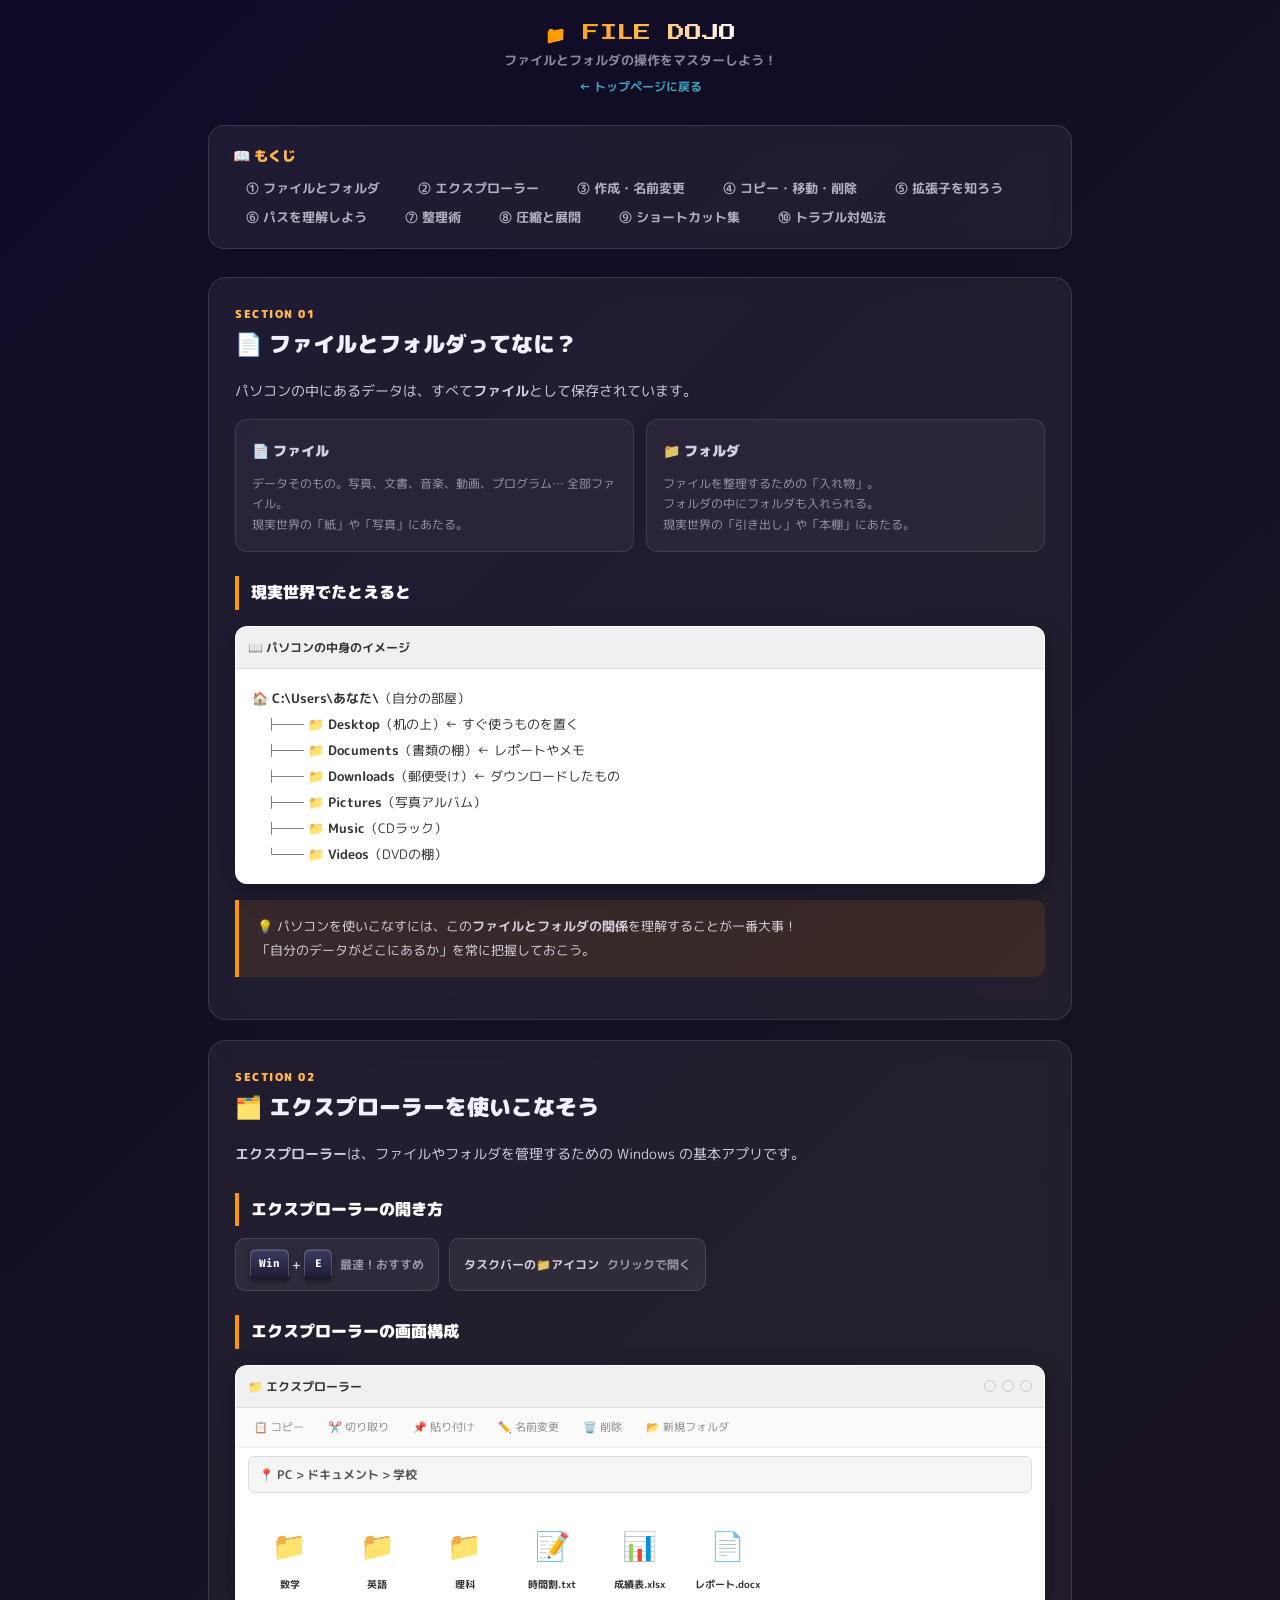
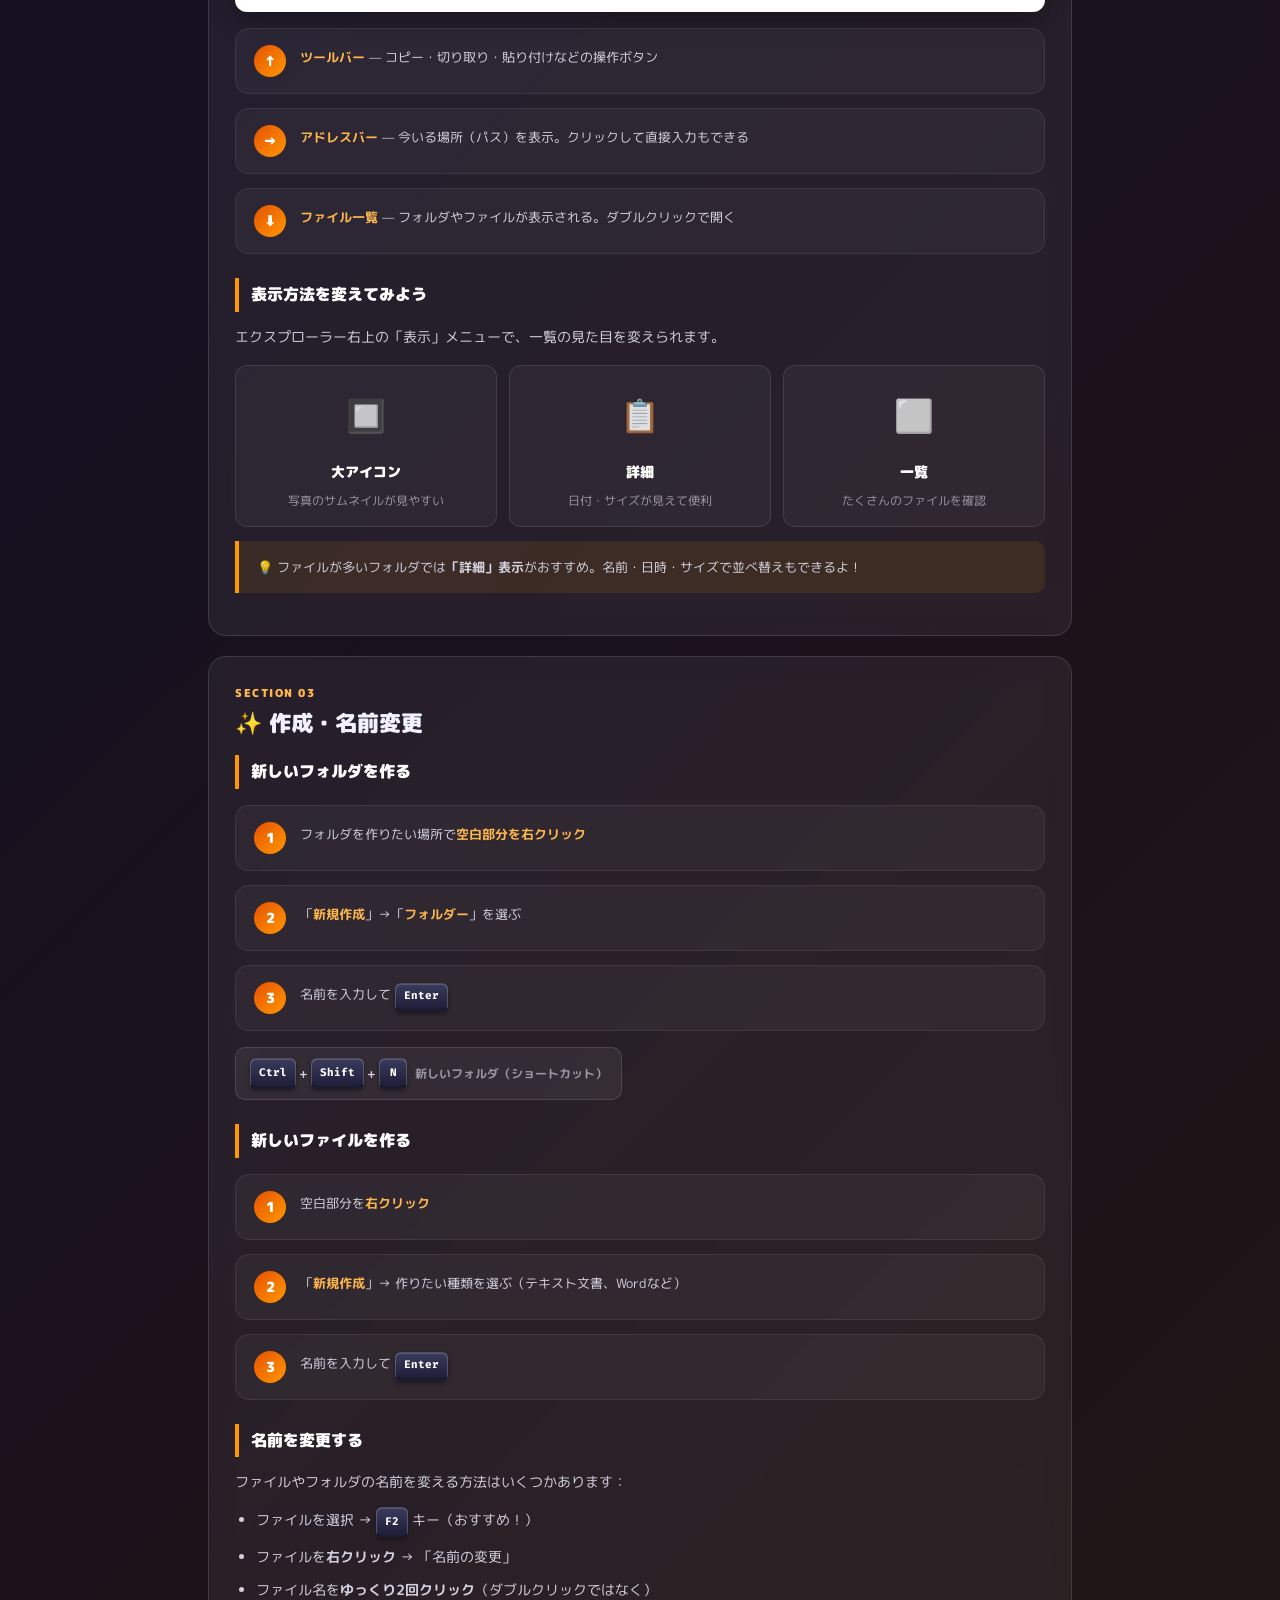
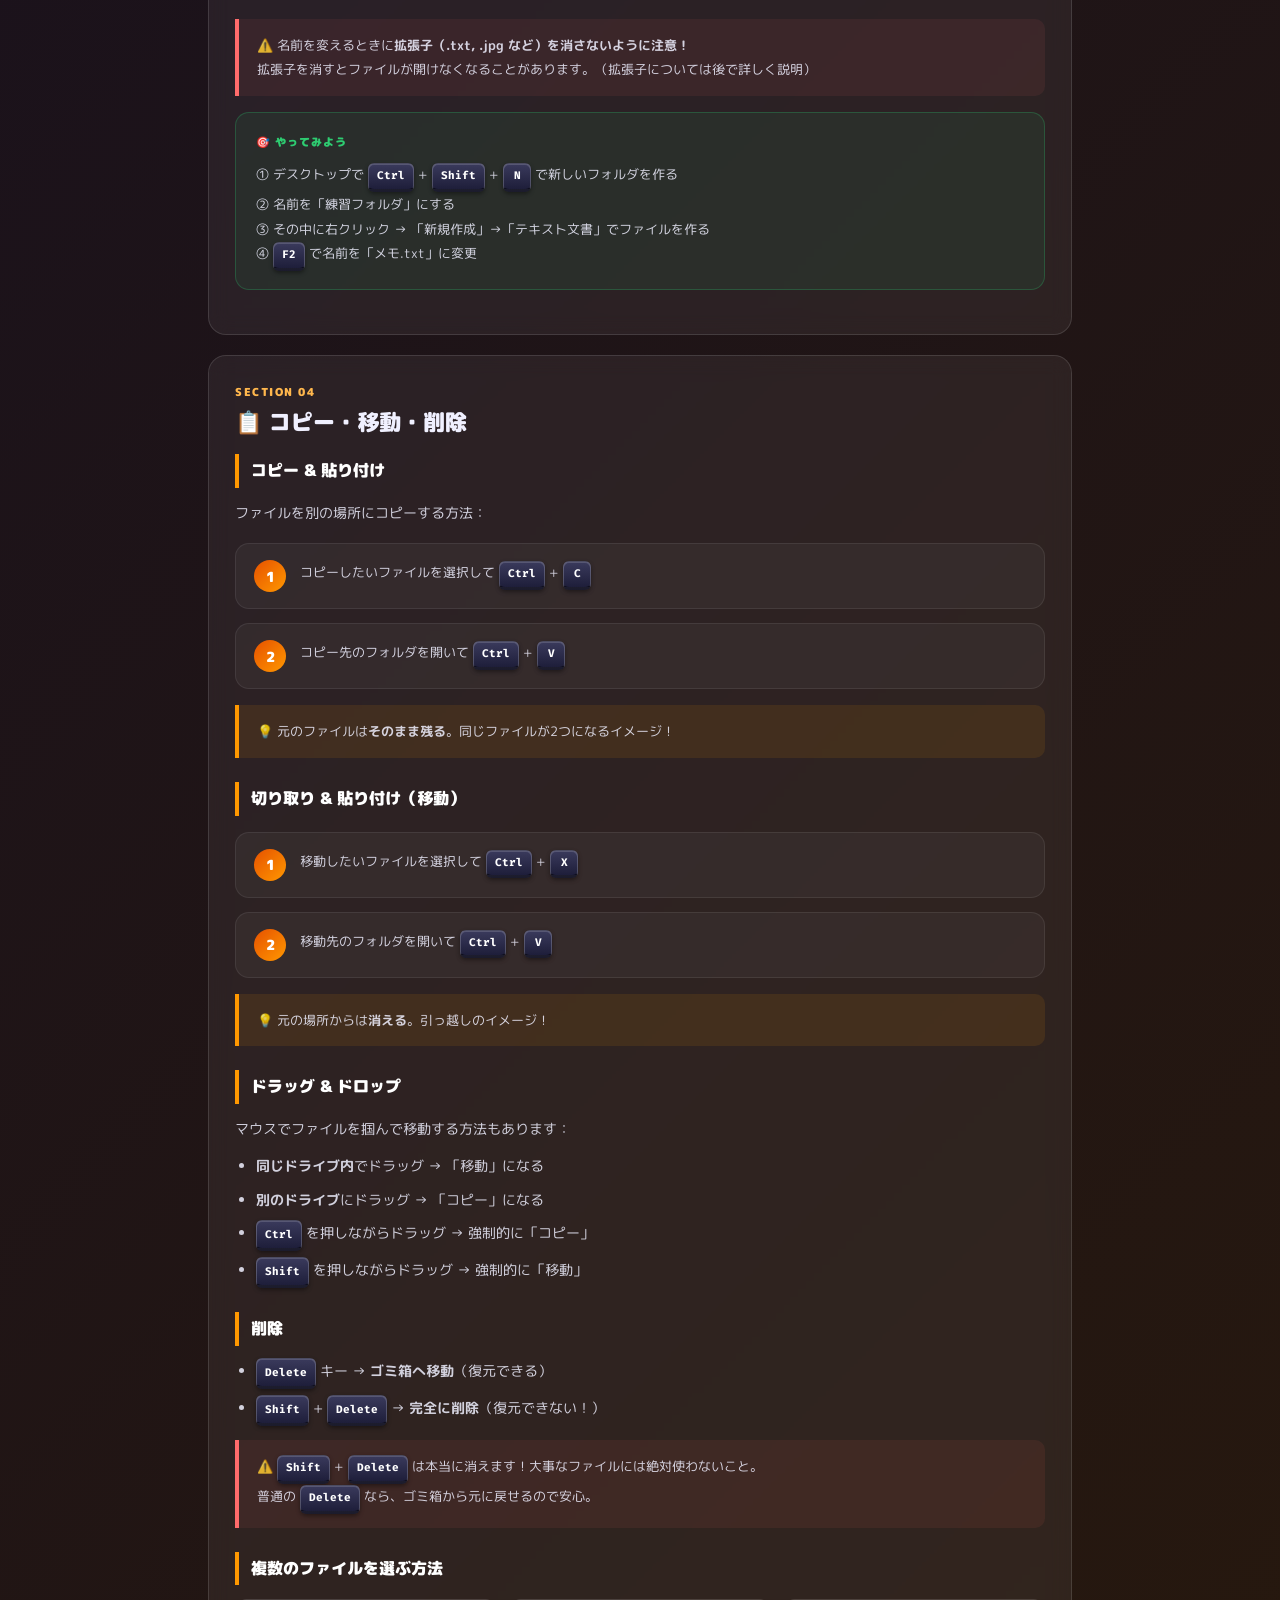
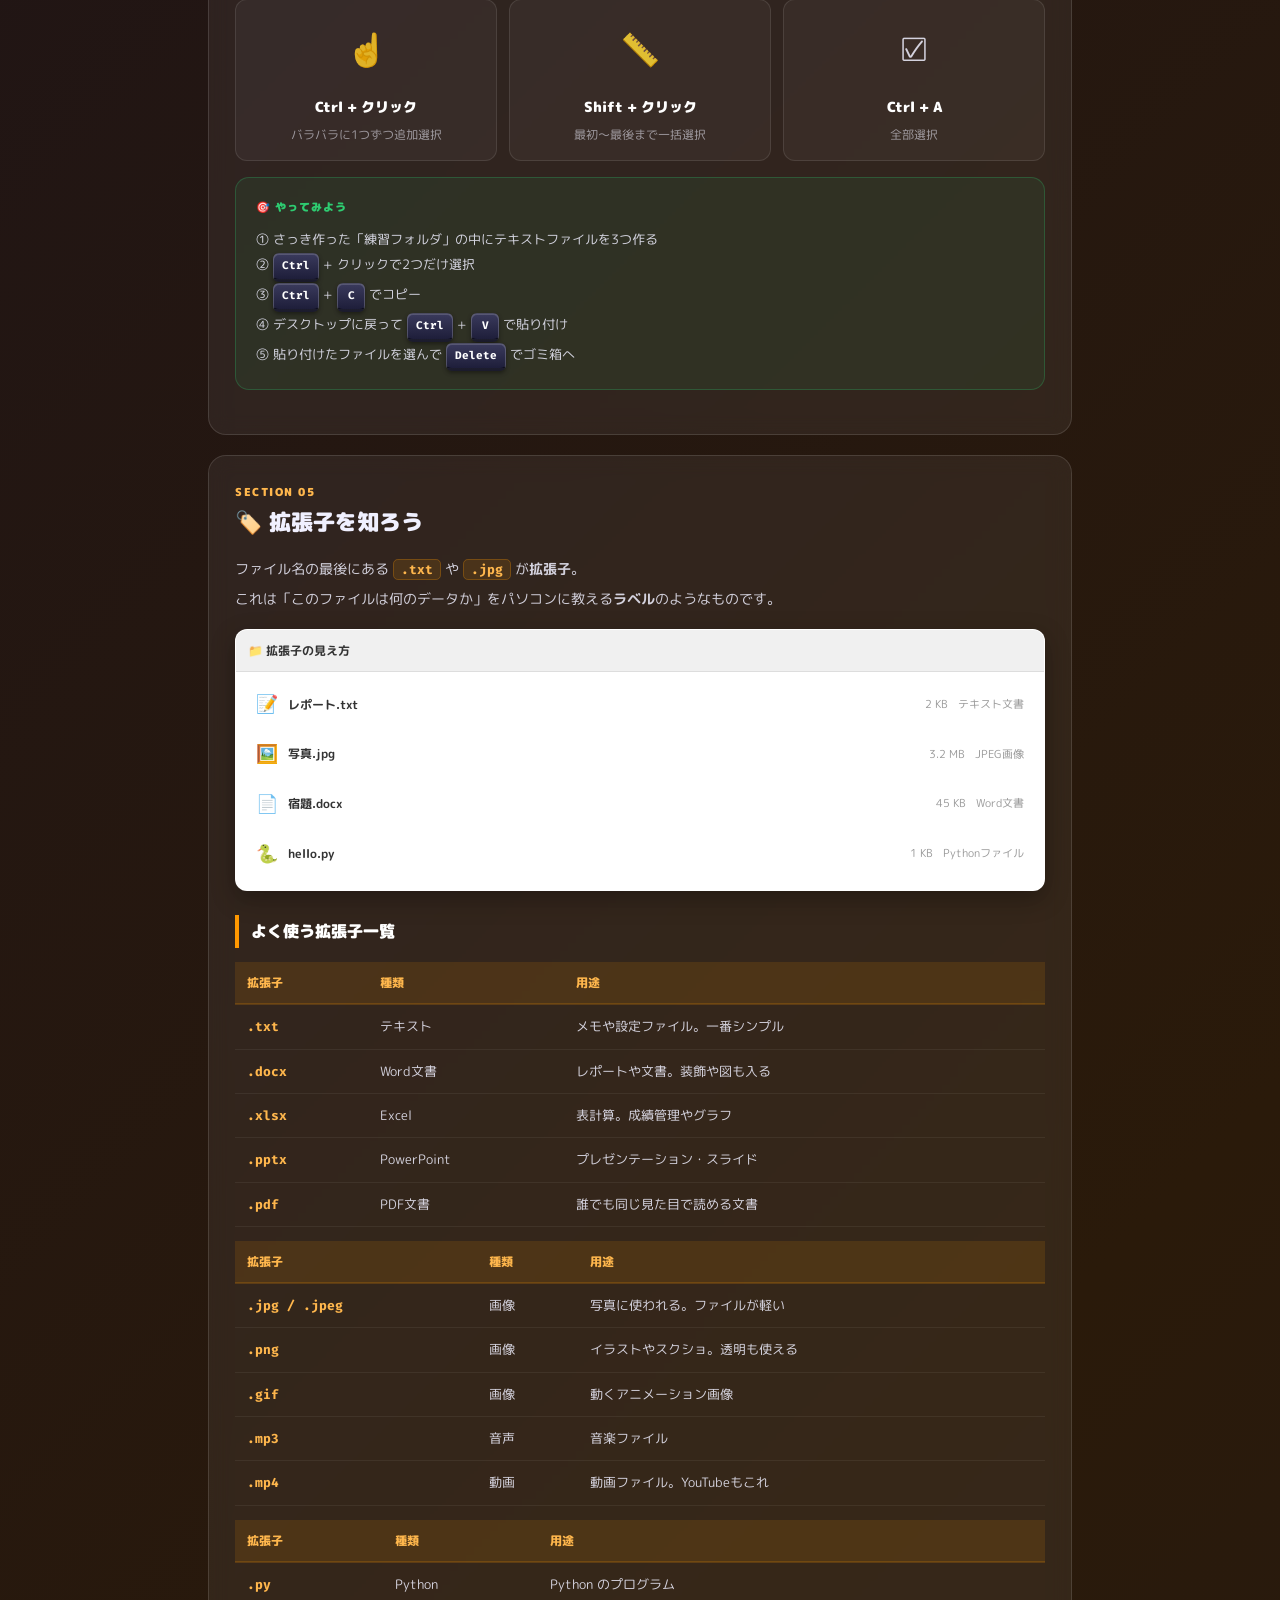
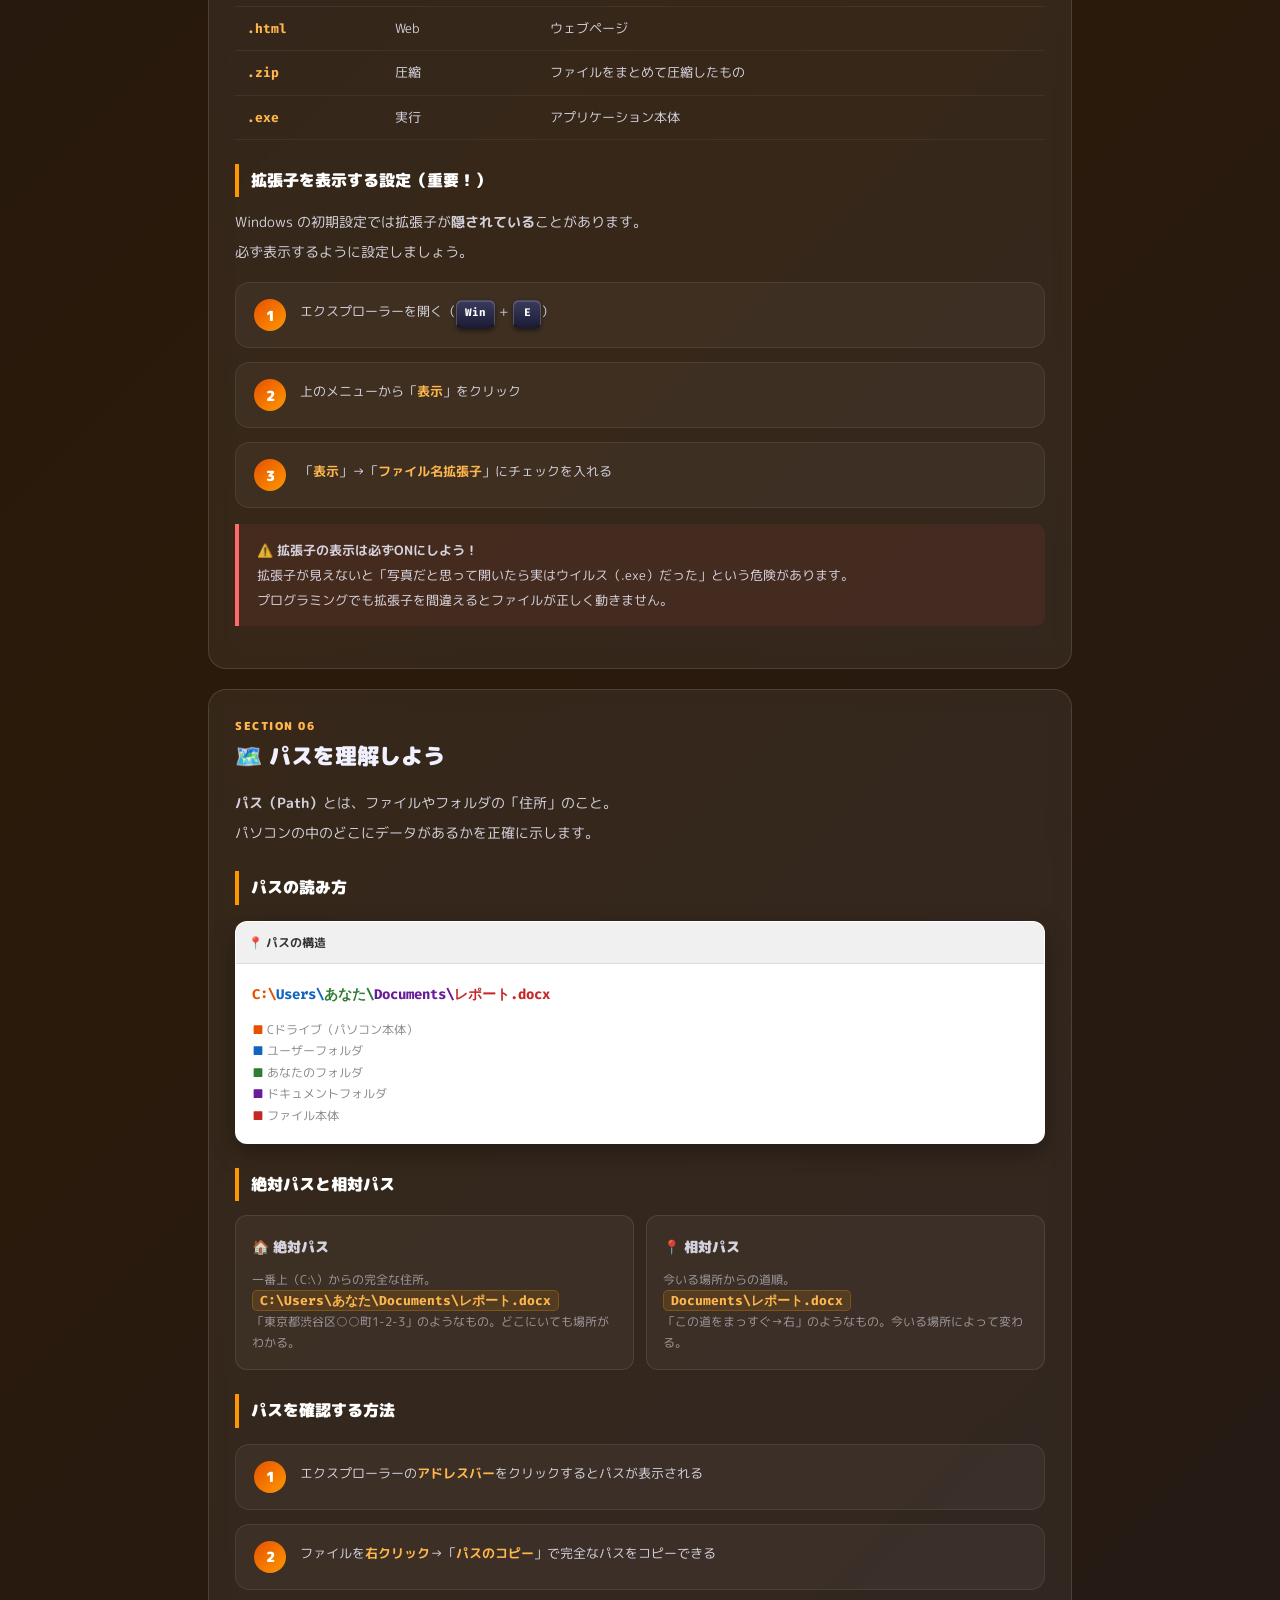
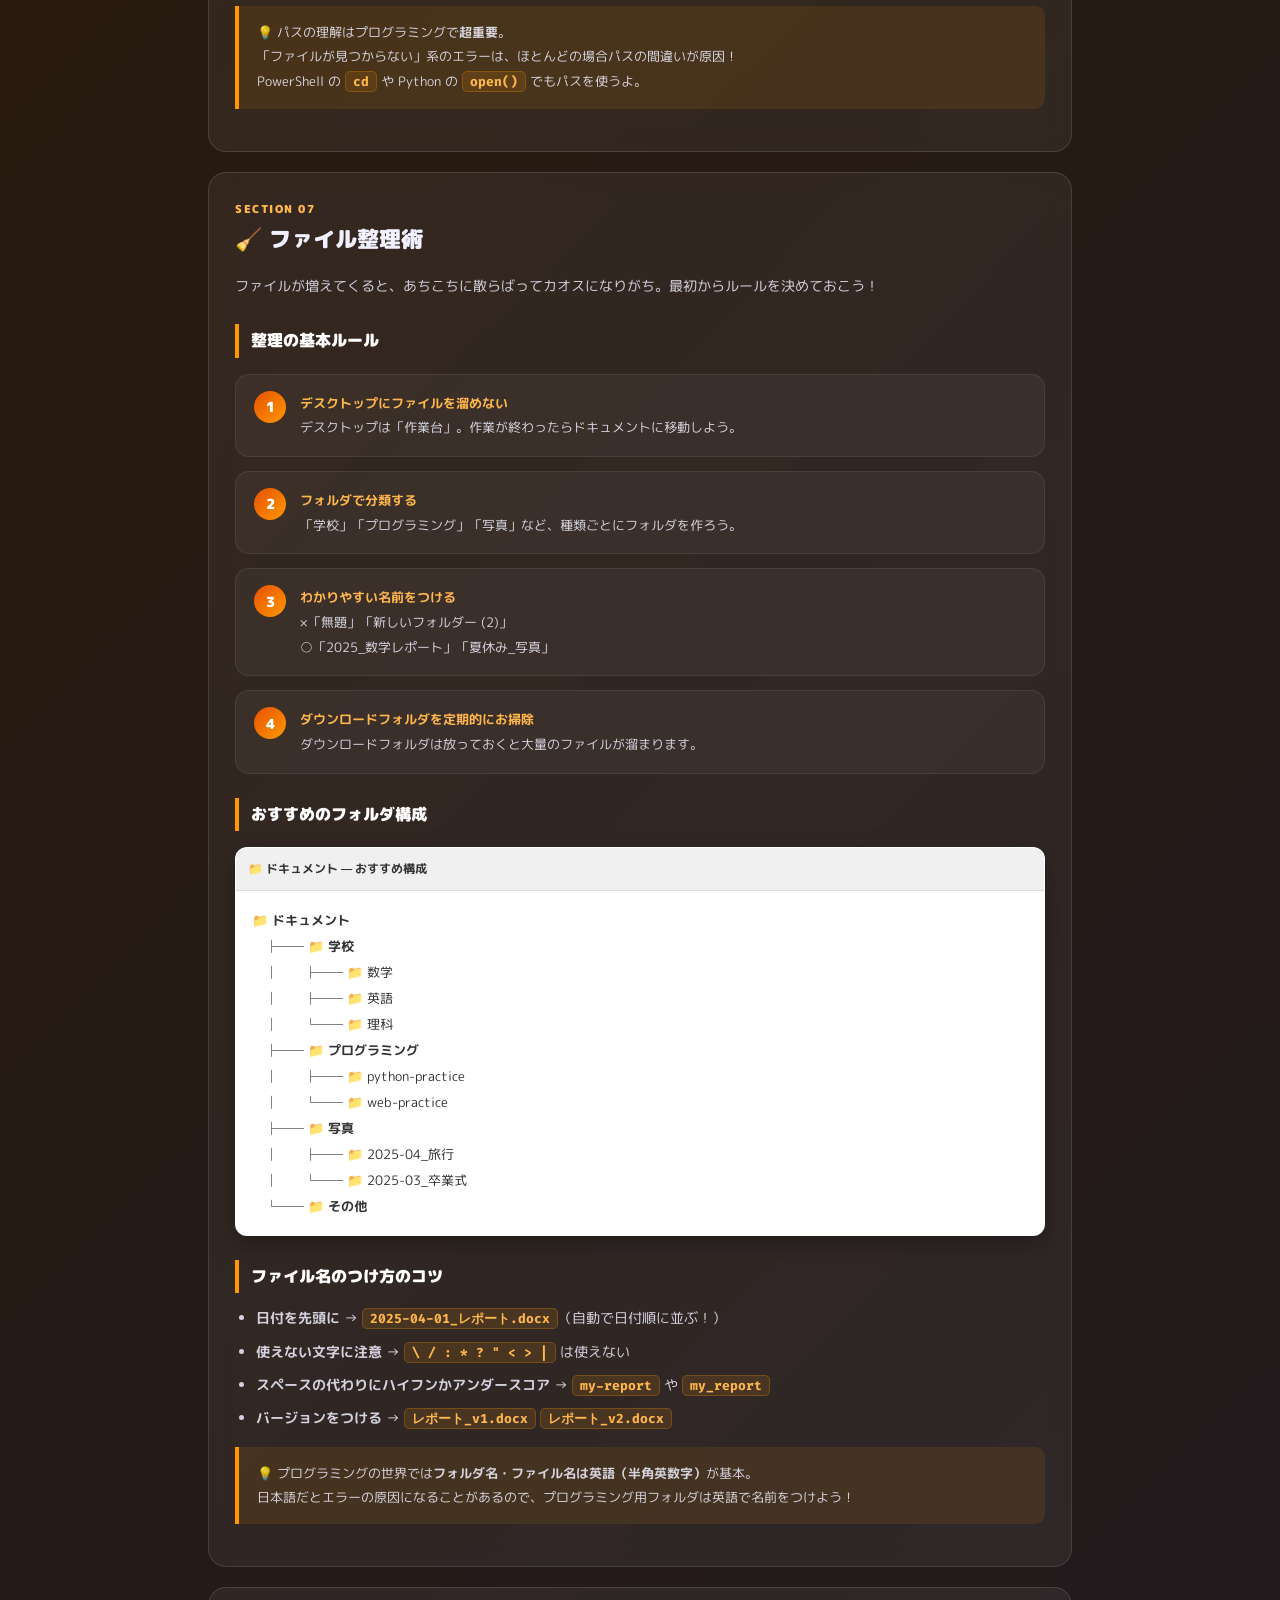
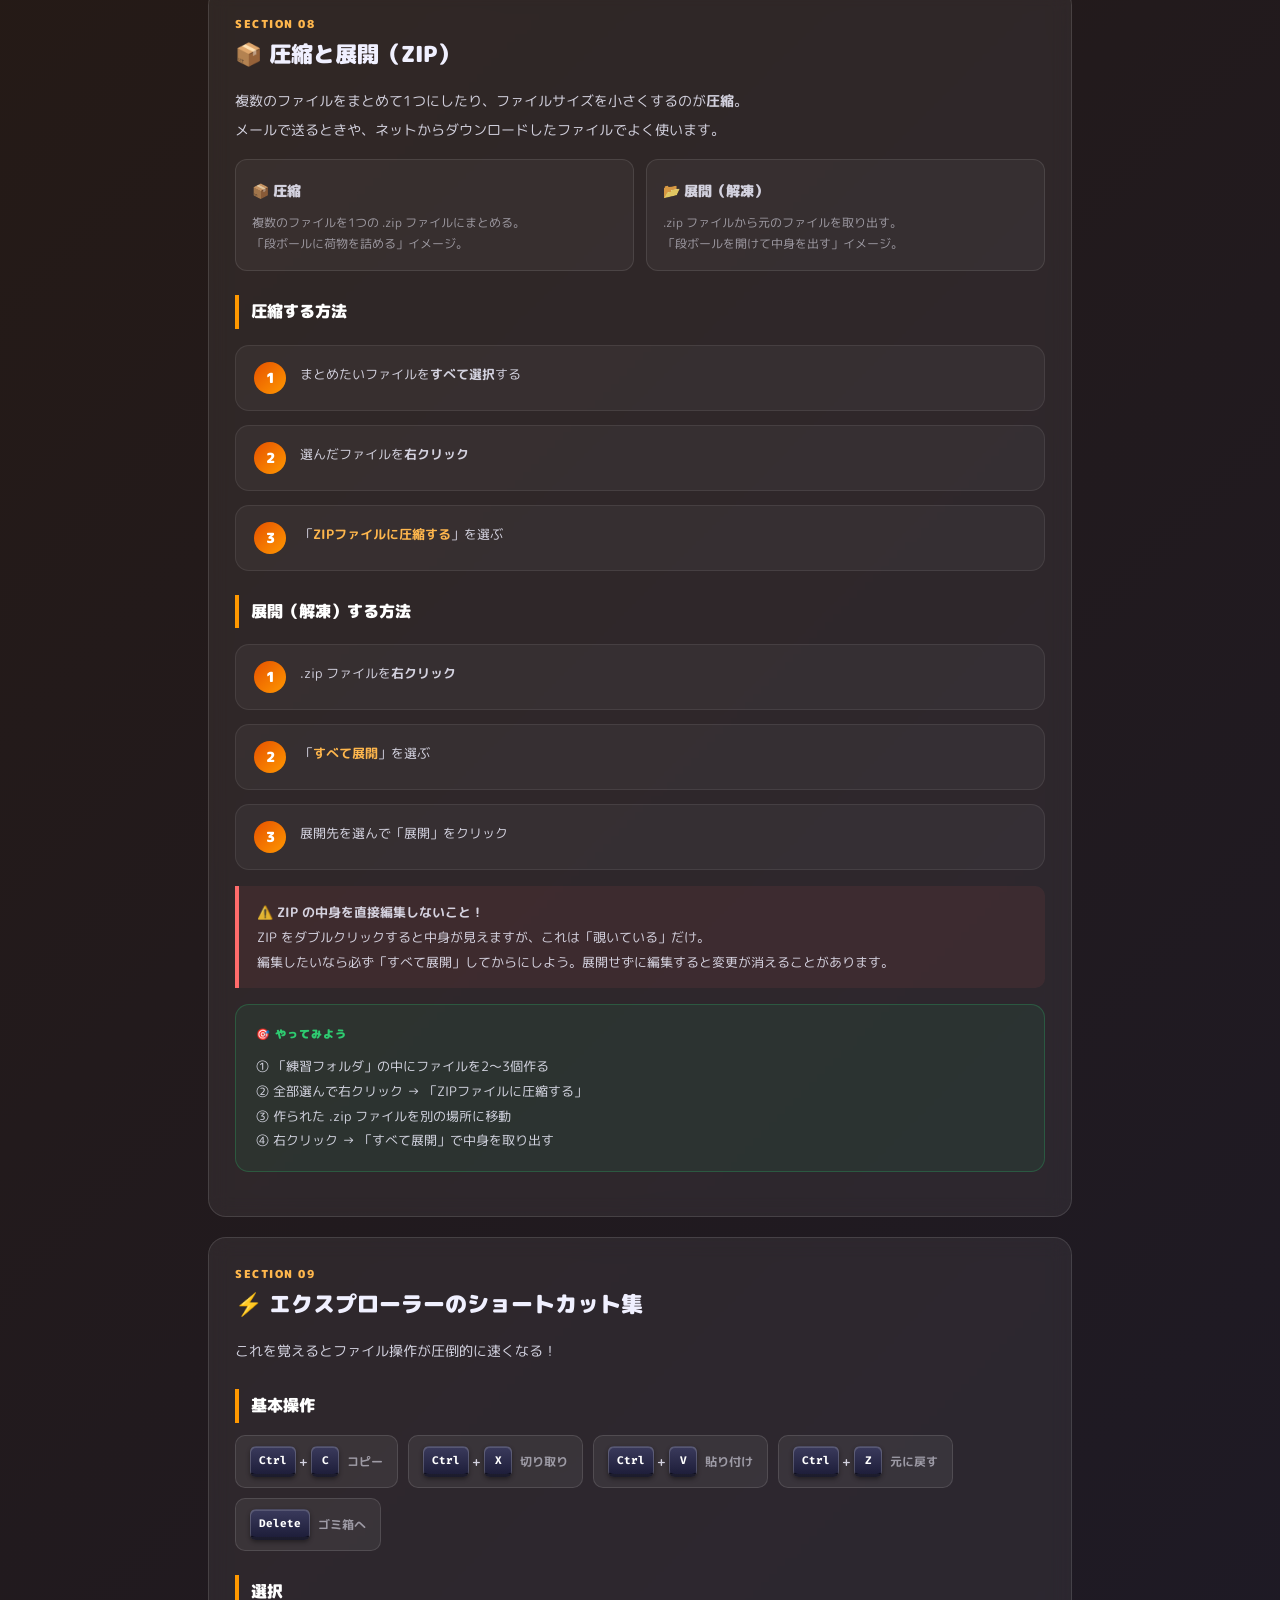
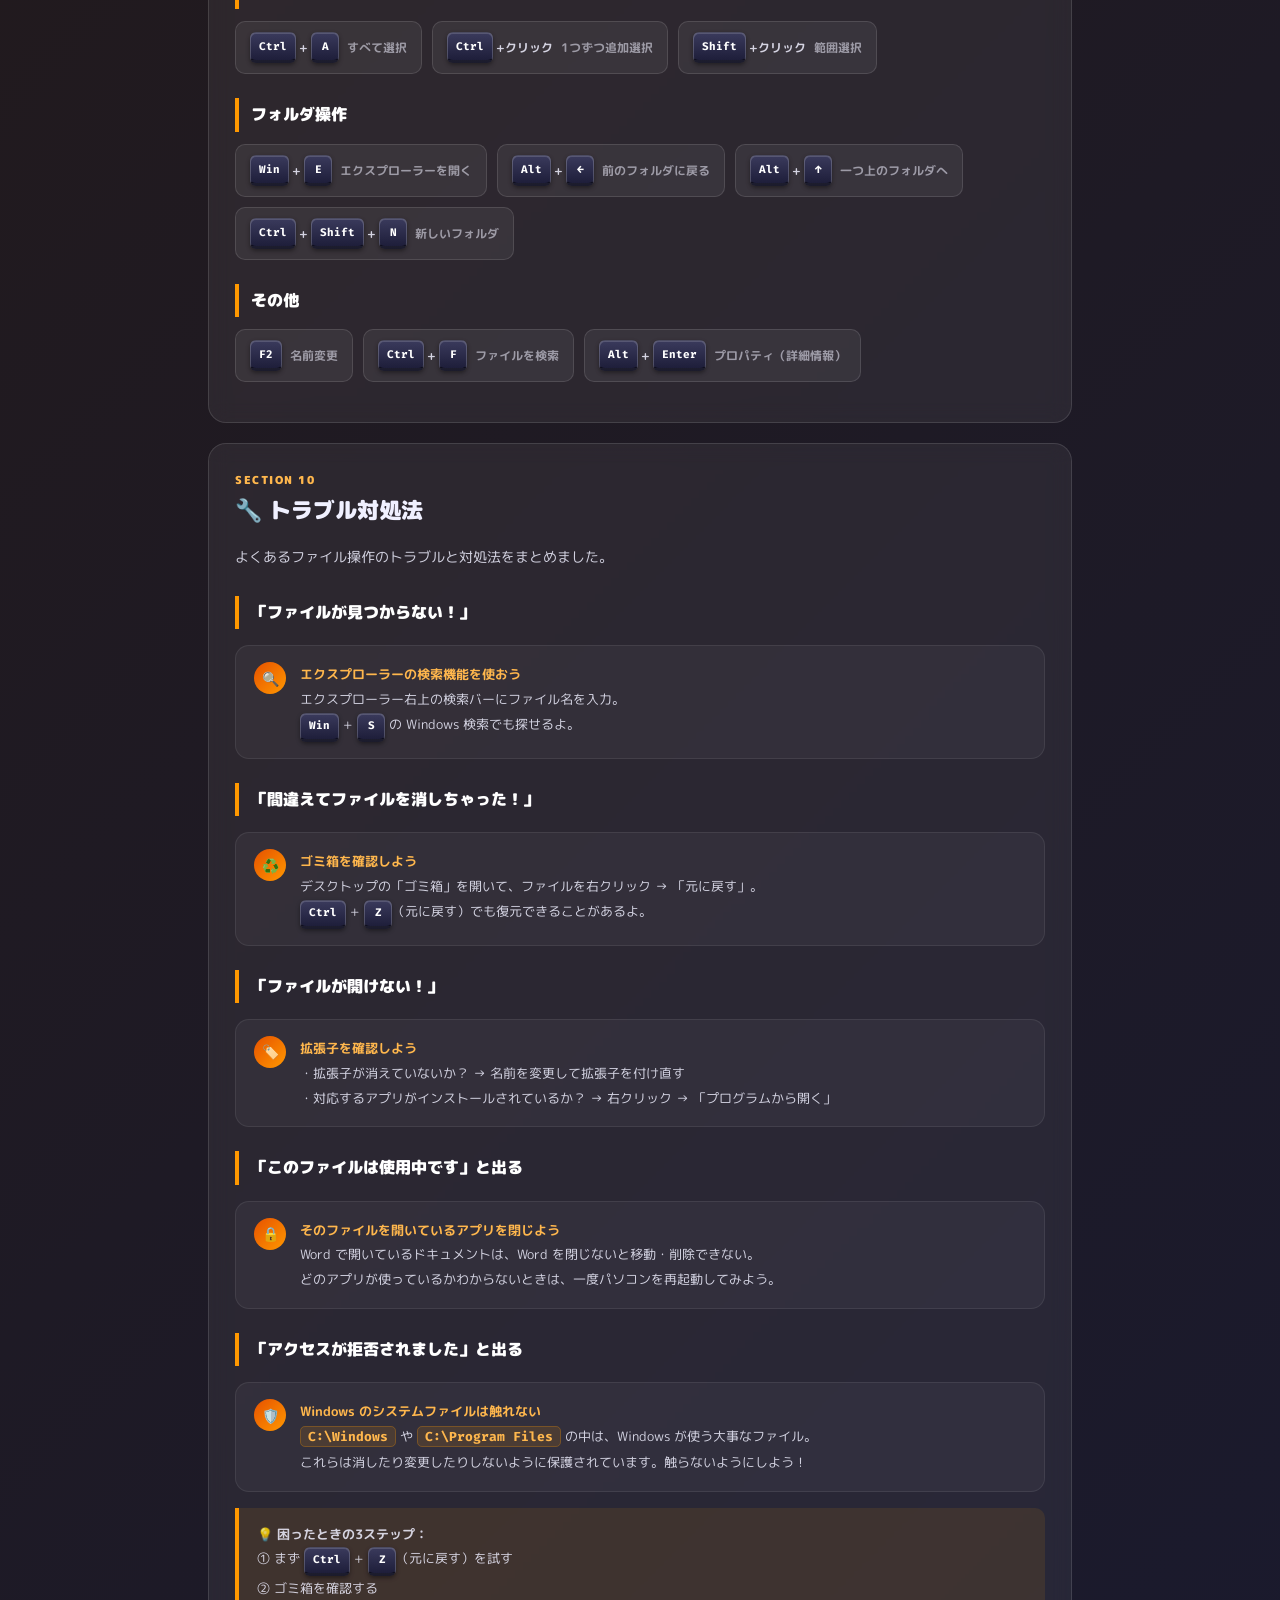
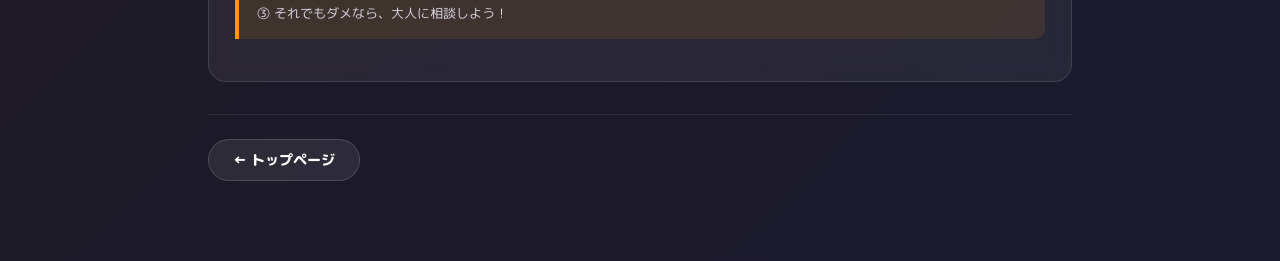
==== files/file-basics.html @ 325edcba "Add file operations tutorial 10 sections covering Windows file management: - Files & folders concept" ====
<!DOCTYPE html>
<html lang="ja">
<head>
<meta charset="UTF-8">
<meta name="viewport" content="width=device-width, initial-scale=1.0">
<title>ファイル操作 きほん — PC きほん道場</title>
<meta name="description" content="Windows 11 でのファイル・フォルダの操作方法を学ぼう。整理整頓の基本から拡張子の知識まで！">
<link href="https://fonts.googleapis.com/css2?family=M+PLUS+Rounded+1c:wght@400;700;800;900&family=Press+Start+2P&family=Fira+Code:wght@400;700&display=swap" rel="stylesheet">
<style>
:root {
  --accent: #7c6af5;
  --accent2: #50e6ff;
  --file-orange: #ff9800;
  --file-amber: #ffb74d;
  --correct: #2ecc71;
  --text-muted: rgba(240,240,255,0.55);
  --panel-bg: rgba(255,255,255,0.06);
  --panel-border: rgba(255,255,255,0.12);
}
* { box-sizing: border-box; margin: 0; padding: 0; }
body {
  font-family: 'M PLUS Rounded 1c', 'Meiryo', sans-serif;
  background: linear-gradient(135deg, #0f0c29, #2a1a0a, #1a1a2e);
  min-height: 100vh; color: #f0f0ff;
}
.outer { max-width: 900px; margin: 0 auto; padding: 24px 18px 80px; }

/* ── HEADER ── */
.header { text-align: center; margin-bottom: 28px; }
.logo {
  font-family: 'Press Start 2P', monospace;
  font-size: clamp(11px, 2.4vw, 17px);
  background: linear-gradient(90deg, #ff9800, #ffb74d, #fff);
  -webkit-background-clip: text; -webkit-text-fill-color: transparent;
  background-clip: text; display: inline-block; margin-bottom: 6px;
}
.sub { color: var(--text-muted); font-size: 13px; font-weight: 700; }
.home-link {
  display: inline-block; margin-top: 8px;
  color: var(--accent2); font-size: 12px; font-weight: 700;
  text-decoration: none; opacity: 0.7; transition: opacity 0.2s;
}
.home-link:hover { opacity: 1; }

/* ── TOC ── */
.toc {
  background: var(--panel-bg); border: 1.5px solid var(--panel-border);
  border-radius: 16px; padding: 20px 24px; margin-bottom: 28px;
  backdrop-filter: blur(10px);
}
.toc-title { font-size: 14px; font-weight: 900; margin-bottom: 10px; color: var(--file-amber); }
.toc-list { list-style: none; display: flex; flex-wrap: wrap; gap: 6px 12px; }
.toc-list a {
  font-size: 13px; font-weight: 700; color: rgba(240,240,255,0.7);
  text-decoration: none; padding: 4px 12px; border-radius: 8px;
  border: 1px solid transparent; transition: all 0.2s;
}
.toc-list a:hover { background: rgba(255,255,255,0.08); color: #fff; border-color: rgba(255,255,255,0.15); }

/* ── SECTION ── */
.section {
  background: var(--panel-bg); border: 1.5px solid var(--panel-border);
  border-radius: 18px; padding: 28px 26px; margin-bottom: 20px;
  backdrop-filter: blur(10px); scroll-margin-top: 20px;
}
.section-num {
  font-size: 11px; font-weight: 900; color: var(--file-amber);
  letter-spacing: 1.5px; margin-bottom: 4px;
}
.section-title {
  font-size: 22px; font-weight: 900; margin-bottom: 16px;
  display: flex; align-items: center; gap: 10px;
}
.section-body {
  font-size: 14px; line-height: 2.1; color: rgba(240,240,255,0.85);
}
.section-body h3 {
  font-size: 16px; font-weight: 900; margin: 24px 0 10px;
  padding-left: 12px; border-left: 4px solid var(--file-orange); color: #fff;
}
.section-body h3:first-child { margin-top: 0; }
.section-body code {
  font-family: 'Fira Code', monospace;
  background: rgba(255,152,0,0.12); border: 1px solid rgba(255,152,0,0.25);
  border-radius: 5px; padding: 1px 7px; font-size: 13px;
  color: var(--file-amber); font-weight: 700;
}
.section-body ul, .section-body ol { padding-left: 1.5em; margin: 8px 0; }
.section-body li { margin-bottom: 4px; }

/* Point / Warn */
.point {
  background: rgba(255,152,0,0.1); border-left: 4px solid var(--file-orange);
  border-radius: 0 10px 10px 0; padding: 14px 18px; margin: 14px 0;
  font-size: 13px; line-height: 1.9;
}
.warn {
  background: rgba(255,107,107,0.08); border-left: 4px solid #ff6b6b;
  border-radius: 0 10px 10px 0; padding: 14px 18px; margin: 14px 0;
  font-size: 13px; line-height: 1.9;
}

/* Steps */
.steps { display: flex; flex-direction: column; gap: 14px; margin: 16px 0; }
.step {
  background: rgba(255,255,255,0.04); border: 1px solid rgba(255,255,255,0.08);
  border-radius: 14px; padding: 16px 18px;
  display: flex; gap: 14px; align-items: flex-start;
}
.step-num {
  width: 32px; height: 32px; border-radius: 50%;
  background: linear-gradient(135deg, #e65100, var(--file-orange));
  color: #fff; font-size: 14px; font-weight: 900;
  display: flex; align-items: center; justify-content: center; flex-shrink: 0;
}
.step-content { flex: 1; font-size: 13px; line-height: 1.9; }
.step-content strong { color: var(--file-amber); }

/* Concept cards */
.concept-grid { display: grid; grid-template-columns: repeat(auto-fill, minmax(200px, 1fr)); gap: 12px; margin: 14px 0; }
.concept-card {
  background: rgba(255,255,255,0.04); border: 1px solid rgba(255,255,255,0.1);
  border-radius: 12px; padding: 16px; text-align: center;
}
.concept-icon { font-size: 32px; display: block; margin-bottom: 8px; }
.concept-name { font-size: 14px; font-weight: 900; color: #fff; margin-bottom: 4px; }
.concept-desc { font-size: 12px; color: var(--text-muted); line-height: 1.6; }

/* Fake explorer */
.explorer {
  background: #fff; border-radius: 12px; overflow: hidden;
  margin: 16px 0; border: 1px solid rgba(255,255,255,0.1);
  box-shadow: 0 8px 24px rgba(0,0,0,0.3);
  color: #333;
}
.explorer-titlebar {
  background: #f0f0f0; padding: 8px 12px;
  display: flex; align-items: center; justify-content: space-between;
  border-bottom: 1px solid #ddd;
}
.explorer-title { font-size: 12px; font-weight: 700; color: #333; display: flex; align-items: center; gap: 6px; }
.explorer-dots { display: flex; gap: 6px; }
.explorer-dots span { width: 12px; height: 12px; border-radius: 50%; border: 1px solid #ccc; }
.explorer-toolbar {
  background: #fafafa; padding: 6px 12px; border-bottom: 1px solid #eee;
  font-size: 11px; color: #888; display: flex; gap: 12px;
}
.explorer-toolbar span { cursor: default; padding: 2px 6px; border-radius: 4px; }
.explorer-toolbar span:hover { background: #eee; }
.explorer-path-bar {
  background: #f5f5f5; border: 1px solid #ddd; border-radius: 6px;
  margin: 8px 12px; padding: 5px 10px; font-size: 12px; color: #555;
  font-weight: 700; display: flex; align-items: center; gap: 4px;
}
.explorer-content { padding: 8px 12px 12px; }
.explorer-grid {
  display: grid; grid-template-columns: repeat(auto-fill, minmax(80px, 1fr));
  gap: 4px;
}
.explorer-item {
  text-align: center; padding: 8px 4px; border-radius: 6px;
  cursor: default; transition: background 0.15s;
}
.explorer-item:hover { background: #e8f0fe; }
.explorer-item.selected { background: #cce5ff; border: 1px solid #80bdff; }
.explorer-item .ei-icon { font-size: 28px; display: block; margin-bottom: 2px; }
.explorer-item .ei-name { font-size: 10px; color: #333; font-weight: 600; word-break: break-all; line-height: 1.3; }
.explorer-list { display: flex; flex-direction: column; gap: 2px; }
.explorer-list-item {
  display: flex; align-items: center; gap: 10px;
  padding: 5px 8px; border-radius: 6px; font-size: 12px;
  transition: background 0.15s;
}
.explorer-list-item:hover { background: #e8f0fe; }
.explorer-list-item .eli-icon { font-size: 18px; flex-shrink: 0; }
.explorer-list-item .eli-name { flex: 1; font-weight: 600; color: #333; }
.explorer-list-item .eli-date { color: #999; font-size: 11px; }
.explorer-list-item .eli-size { color: #999; font-size: 11px; min-width: 60px; text-align: right; }

/* kbd */
.kbd {
  display: inline-flex; align-items: center; justify-content: center;
  background: linear-gradient(180deg, #3a3a5c 0%, #1e1e3a 100%);
  border: 1.5px solid rgba(255,255,255,0.2);
  border-bottom: 3px solid rgba(0,0,0,0.5);
  border-radius: 6px; color: #fff;
  font-size: 11px; font-weight: 800;
  padding: 2px 8px; min-width: 28px;
  box-shadow: inset 0 1px 0 rgba(255,255,255,0.15), 0 2px 4px rgba(0,0,0,0.4);
  white-space: nowrap; font-family: 'Fira Code', monospace;
}

/* Extension table */
.ext-table { width: 100%; border-collapse: collapse; margin: 14px 0; font-size: 13px; }
.ext-table th {
  text-align: left; padding: 8px 12px;
  background: rgba(255,152,0,0.12); color: var(--file-amber);
  font-weight: 800; font-size: 12px;
  border-bottom: 2px solid rgba(255,152,0,0.2);
}
.ext-table td {
  padding: 8px 12px; border-bottom: 1px solid rgba(255,255,255,0.06);
  vertical-align: top;
}
.ext-table td:first-child {
  font-family: 'Fira Code', monospace; color: var(--file-amber);
  font-weight: 700; white-space: nowrap;
}
.ext-table tr:hover td { background: rgba(255,255,255,0.03); }

/* Try-it */
.try-it {
  background: rgba(46,204,113,0.08); border: 1.5px solid rgba(46,204,113,0.25);
  border-radius: 14px; padding: 18px 20px; margin: 16px 0;
}
.try-it-label {
  font-size: 11px; font-weight: 900; color: var(--correct);
  letter-spacing: 1px; text-transform: uppercase; margin-bottom: 8px;
}
.try-it-body { font-size: 13px; line-height: 1.9; }

/* Compare */
.compare-grid { display: grid; grid-template-columns: 1fr 1fr; gap: 12px; margin: 14px 0; }
@media (max-width: 600px) { .compare-grid { grid-template-columns: 1fr; } }
.compare-card {
  background: rgba(255,255,255,0.04); border: 1px solid rgba(255,255,255,0.1);
  border-radius: 12px; padding: 16px;
}
.compare-card h4 {
  font-size: 14px; font-weight: 900; margin-bottom: 8px;
  display: flex; align-items: center; gap: 6px;
}
.compare-card p { font-size: 12px; color: var(--text-muted); line-height: 1.7; }

/* Shortcut badge row */
.shortcut-row {
  display: flex; flex-wrap: wrap; gap: 10px; margin: 12px 0;
}
.shortcut-badge {
  background: rgba(255,255,255,0.06); border: 1px solid rgba(255,255,255,0.12);
  border-radius: 10px; padding: 10px 14px;
  display: flex; align-items: center; gap: 8px;
  font-size: 12px; font-weight: 700;
}
.shortcut-badge .sb-keys { display: flex; align-items: center; gap: 3px; }
.shortcut-badge .sb-label { color: var(--text-muted); }

/* Nav */
.nav-bottom {
  display: flex; justify-content: space-between; align-items: center;
  margin-top: 32px; padding-top: 24px;
  border-top: 1px solid rgba(255,255,255,0.08);
}
.nav-btn {
  background: linear-gradient(135deg, var(--accent), #5a4fcf);
  border: none; border-radius: 50px; color: #fff;
  font-family: 'M PLUS Rounded 1c', sans-serif;
  font-size: 14px; font-weight: 800;
  padding: 10px 24px; cursor: pointer; transition: all 0.2s;
  text-decoration: none;
}
.nav-btn:hover { transform: translateY(-2px); box-shadow: 0 6px 20px rgba(124,106,245,0.4); }
.nav-btn.secondary {
  background: rgba(255,255,255,0.08); border: 1.5px solid rgba(255,255,255,0.15);
}
.nav-btn.secondary:hover { background: rgba(255,255,255,0.14); box-shadow: none; }
</style>
</head>
<body>
<div class="outer">

  <div class="header">
    <div class="logo">📁 FILE DOJO</div>
    <div class="sub">ファイルとフォルダの操作をマスターしよう！</div>
    <a class="home-link" href="../index.html">← トップページに戻る</a>
  </div>

  <!-- TOC -->
  <div class="toc">
    <div class="toc-title">📖 もくじ</div>
    <ul class="toc-list">
      <li><a href="#what">① ファイルとフォルダ</a></li>
      <li><a href="#explorer">② エクスプローラー</a></li>
      <li><a href="#create">③ 作成・名前変更</a></li>
      <li><a href="#copymove">④ コピー・移動・削除</a></li>
      <li><a href="#extension">⑤ 拡張子を知ろう</a></li>
      <li><a href="#path">⑥ パスを理解しよう</a></li>
      <li><a href="#organize">⑦ 整理術</a></li>
      <li><a href="#zip">⑧ 圧縮と展開</a></li>
      <li><a href="#shortcut">⑨ ショートカット集</a></li>
      <li><a href="#trouble">⑩ トラブル対処法</a></li>
    </ul>
  </div>

  <!-- ══════════════════════════════════════ -->
  <!-- SECTION 1 -->
  <!-- ══════════════════════════════════════ -->
  <div class="section" id="what">
    <div class="section-num">SECTION 01</div>
    <div class="section-title">📄 ファイルとフォルダってなに？</div>
    <div class="section-body">
      <p>パソコンの中にあるデータは、すべて<b>ファイル</b>として保存されています。</p>

      <div class="compare-grid">
        <div class="compare-card">
          <h4>📄 ファイル</h4>
          <p>
            データそのもの。写真、文書、音楽、動画、プログラム… 全部ファイル。<br>
            現実世界の「紙」や「写真」にあたる。
          </p>
        </div>
        <div class="compare-card">
          <h4>📁 フォルダ</h4>
          <p>
            ファイルを整理するための「入れ物」。<br>
            フォルダの中にフォルダも入れられる。<br>
            現実世界の「引き出し」や「本棚」にあたる。
          </p>
        </div>
      </div>

      <h3>現実世界でたとえると</h3>
      <div class="explorer">
        <div class="explorer-titlebar">
          <div class="explorer-title">📖 パソコンの中身のイメージ</div>
        </div>
        <div class="explorer-content" style="font-size:13px;line-height:2;color:#333;padding:16px;">
          🏠 <b>C:\Users\あなた\</b>（自分の部屋）<br>
          　├── 📁 <b>Desktop</b>（机の上）← すぐ使うものを置く<br>
          　├── 📁 <b>Documents</b>（書類の棚）← レポートやメモ<br>
          　├── 📁 <b>Downloads</b>（郵便受け）← ダウンロードしたもの<br>
          　├── 📁 <b>Pictures</b>（写真アルバム）<br>
          　├── 📁 <b>Music</b>（CDラック）<br>
          　└── 📁 <b>Videos</b>（DVDの棚）
        </div>
      </div>

      <div class="point">
        💡 パソコンを使いこなすには、この<b>ファイルとフォルダの関係</b>を理解することが一番大事！<br>
        「自分のデータがどこにあるか」を常に把握しておこう。
      </div>
    </div>
  </div>

  <!-- ══════════════════════════════════════ -->
  <!-- SECTION 2 -->
  <!-- ══════════════════════════════════════ -->
  <div class="section" id="explorer">
    <div class="section-num">SECTION 02</div>
    <div class="section-title">🗂️ エクスプローラーを使いこなそう</div>
    <div class="section-body">
      <p><b>エクスプローラー</b>は、ファイルやフォルダを管理するための Windows の基本アプリです。</p>

      <h3>エクスプローラーの開き方</h3>
      <div class="shortcut-row">
        <div class="shortcut-badge">
          <div class="sb-keys"><span class="kbd">Win</span> + <span class="kbd">E</span></div>
          <div class="sb-label">最速！おすすめ</div>
        </div>
        <div class="shortcut-badge">
          <div class="sb-keys">タスクバーの📁アイコン</div>
          <div class="sb-label">クリックで開く</div>
        </div>
      </div>

      <h3>エクスプローラーの画面構成</h3>
      <div class="explorer">
        <div class="explorer-titlebar">
          <div class="explorer-title">📁 エクスプローラー</div>
          <div class="explorer-dots"><span></span><span></span><span></span></div>
        </div>
        <div class="explorer-toolbar">
          <span>📋 コピー</span>
          <span>✂️ 切り取り</span>
          <span>📌 貼り付け</span>
          <span>✏️ 名前変更</span>
          <span>🗑️ 削除</span>
          <span>📂 新規フォルダ</span>
        </div>
        <div class="explorer-path-bar">📍 PC &gt; ドキュメント &gt; 学校</div>
        <div class="explorer-content">
          <div class="explorer-grid">
            <div class="explorer-item"><span class="ei-icon">📁</span><div class="ei-name">数学</div></div>
            <div class="explorer-item"><span class="ei-icon">📁</span><div class="ei-name">英語</div></div>
            <div class="explorer-item"><span class="ei-icon">📁</span><div class="ei-name">理科</div></div>
            <div class="explorer-item"><span class="ei-icon">📝</span><div class="ei-name">時間割.txt</div></div>
            <div class="explorer-item"><span class="ei-icon">📊</span><div class="ei-name">成績表.xlsx</div></div>
            <div class="explorer-item"><span class="ei-icon">📄</span><div class="ei-name">レポート.docx</div></div>
          </div>
        </div>
      </div>

      <div class="steps">
        <div class="step">
          <div class="step-num">↑</div>
          <div class="step-content">
            <strong>ツールバー</strong> — コピー・切り取り・貼り付けなどの操作ボタン
          </div>
        </div>
        <div class="step">
          <div class="step-num">→</div>
          <div class="step-content">
            <strong>アドレスバー</strong> — 今いる場所（パス）を表示。クリックして直接入力もできる
          </div>
        </div>
        <div class="step">
          <div class="step-num">⬇</div>
          <div class="step-content">
            <strong>ファイル一覧</strong> — フォルダやファイルが表示される。ダブルクリックで開く
          </div>
        </div>
      </div>

      <h3>表示方法を変えてみよう</h3>
      <p>エクスプローラー右上の「表示」メニューで、一覧の見た目を変えられます。</p>
      <div class="concept-grid">
        <div class="concept-card">
          <span class="concept-icon">🔲</span>
          <div class="concept-name">大アイコン</div>
          <div class="concept-desc">写真のサムネイルが見やすい</div>
        </div>
        <div class="concept-card">
          <span class="concept-icon">📋</span>
          <div class="concept-name">詳細</div>
          <div class="concept-desc">日付・サイズが見えて便利</div>
        </div>
        <div class="concept-card">
          <span class="concept-icon">⬜</span>
          <div class="concept-name">一覧</div>
          <div class="concept-desc">たくさんのファイルを確認</div>
        </div>
      </div>

      <div class="point">
        💡 ファイルが多いフォルダでは<b>「詳細」表示</b>がおすすめ。名前・日時・サイズで並べ替えもできるよ！
      </div>
    </div>
  </div>

  <!-- ══════════════════════════════════════ -->
  <!-- SECTION 3 -->
  <!-- ══════════════════════════════════════ -->
  <div class="section" id="create">
    <div class="section-num">SECTION 03</div>
    <div class="section-title">✨ 作成・名前変更</div>
    <div class="section-body">

      <h3>新しいフォルダを作る</h3>
      <div class="steps">
        <div class="step">
          <div class="step-num">1</div>
          <div class="step-content">
            フォルダを作りたい場所で<strong>空白部分を右クリック</strong>
          </div>
        </div>
        <div class="step">
          <div class="step-num">2</div>
          <div class="step-content">
            「<strong>新規作成</strong>」→「<strong>フォルダー</strong>」を選ぶ
          </div>
        </div>
        <div class="step">
          <div class="step-num">3</div>
          <div class="step-content">
            名前を入力して <span class="kbd">Enter</span>
          </div>
        </div>
      </div>

      <div class="shortcut-row">
        <div class="shortcut-badge">
          <div class="sb-keys"><span class="kbd">Ctrl</span> + <span class="kbd">Shift</span> + <span class="kbd">N</span></div>
          <div class="sb-label">新しいフォルダ（ショートカット）</div>
        </div>
      </div>

      <h3>新しいファイルを作る</h3>
      <div class="steps">
        <div class="step">
          <div class="step-num">1</div>
          <div class="step-content">
            空白部分を<strong>右クリック</strong>
          </div>
        </div>
        <div class="step">
          <div class="step-num">2</div>
          <div class="step-content">
            「<strong>新規作成</strong>」→ 作りたい種類を選ぶ（テキスト文書、Wordなど）
          </div>
        </div>
        <div class="step">
          <div class="step-num">3</div>
          <div class="step-content">
            名前を入力して <span class="kbd">Enter</span>
          </div>
        </div>
      </div>

      <h3>名前を変更する</h3>
      <p>ファイルやフォルダの名前を変える方法はいくつかあります：</p>
      <ul>
        <li>ファイルを選択 → <span class="kbd">F2</span> キー（おすすめ！）</li>
        <li>ファイルを<b>右クリック</b> → 「名前の変更」</li>
        <li>ファイル名を<b>ゆっくり2回クリック</b>（ダブルクリックではなく）</li>
      </ul>

      <div class="warn">
        ⚠️ 名前を変えるときに<b>拡張子（.txt, .jpg など）を消さないように注意！</b><br>
        拡張子を消すとファイルが開けなくなることがあります。（拡張子については後で詳しく説明）
      </div>

      <div class="try-it">
        <div class="try-it-label">🎯 やってみよう</div>
        <div class="try-it-body">
          ① デスクトップで <span class="kbd">Ctrl</span> + <span class="kbd">Shift</span> + <span class="kbd">N</span> で新しいフォルダを作る<br>
          ② 名前を「練習フォルダ」にする<br>
          ③ その中に右クリック → 「新規作成」→「テキスト文書」でファイルを作る<br>
          ④ <span class="kbd">F2</span> で名前を「メモ.txt」に変更
        </div>
      </div>
    </div>
  </div>

  <!-- ══════════════════════════════════════ -->
  <!-- SECTION 4 -->
  <!-- ══════════════════════════════════════ -->
  <div class="section" id="copymove">
    <div class="section-num">SECTION 04</div>
    <div class="section-title">📋 コピー・移動・削除</div>
    <div class="section-body">

      <h3>コピー & 貼り付け</h3>
      <p>ファイルを別の場所にコピーする方法：</p>
      <div class="steps">
        <div class="step">
          <div class="step-num">1</div>
          <div class="step-content">
            コピーしたいファイルを選択して <span class="kbd">Ctrl</span> + <span class="kbd">C</span>
          </div>
        </div>
        <div class="step">
          <div class="step-num">2</div>
          <div class="step-content">
            コピー先のフォルダを開いて <span class="kbd">Ctrl</span> + <span class="kbd">V</span>
          </div>
        </div>
      </div>

      <div class="point">
        💡 元のファイルは<b>そのまま残る</b>。同じファイルが2つになるイメージ！
      </div>

      <h3>切り取り & 貼り付け（移動）</h3>
      <div class="steps">
        <div class="step">
          <div class="step-num">1</div>
          <div class="step-content">
            移動したいファイルを選択して <span class="kbd">Ctrl</span> + <span class="kbd">X</span>
          </div>
        </div>
        <div class="step">
          <div class="step-num">2</div>
          <div class="step-content">
            移動先のフォルダを開いて <span class="kbd">Ctrl</span> + <span class="kbd">V</span>
          </div>
        </div>
      </div>

      <div class="point">
        💡 元の場所からは<b>消える</b>。引っ越しのイメージ！
      </div>

      <h3>ドラッグ & ドロップ</h3>
      <p>マウスでファイルを掴んで移動する方法もあります：</p>
      <ul>
        <li><b>同じドライブ内</b>でドラッグ → 「移動」になる</li>
        <li><b>別のドライブ</b>にドラッグ → 「コピー」になる</li>
        <li><span class="kbd">Ctrl</span> を押しながらドラッグ → 強制的に「コピー」</li>
        <li><span class="kbd">Shift</span> を押しながらドラッグ → 強制的に「移動」</li>
      </ul>

      <h3>削除</h3>
      <ul>
        <li><span class="kbd">Delete</span> キー → <b>ゴミ箱へ移動</b>（復元できる）</li>
        <li><span class="kbd">Shift</span> + <span class="kbd">Delete</span> → <b>完全に削除</b>（復元できない！）</li>
      </ul>

      <div class="warn">
        ⚠️ <span class="kbd">Shift</span> + <span class="kbd">Delete</span> は本当に消えます！大事なファイルには絶対使わないこと。<br>
        普通の <span class="kbd">Delete</span> なら、ゴミ箱から元に戻せるので安心。
      </div>

      <h3>複数のファイルを選ぶ方法</h3>
      <div class="concept-grid">
        <div class="concept-card">
          <span class="concept-icon">☝️</span>
          <div class="concept-name">Ctrl + クリック</div>
          <div class="concept-desc">バラバラに1つずつ追加選択</div>
        </div>
        <div class="concept-card">
          <span class="concept-icon">📏</span>
          <div class="concept-name">Shift + クリック</div>
          <div class="concept-desc">最初〜最後まで一括選択</div>
        </div>
        <div class="concept-card">
          <span class="concept-icon">☑️</span>
          <div class="concept-name">Ctrl + A</div>
          <div class="concept-desc">全部選択</div>
        </div>
      </div>

      <div class="try-it">
        <div class="try-it-label">🎯 やってみよう</div>
        <div class="try-it-body">
          ① さっき作った「練習フォルダ」の中にテキストファイルを3つ作る<br>
          ② <span class="kbd">Ctrl</span> + クリックで2つだけ選択<br>
          ③ <span class="kbd">Ctrl</span> + <span class="kbd">C</span> でコピー<br>
          ④ デスクトップに戻って <span class="kbd">Ctrl</span> + <span class="kbd">V</span> で貼り付け<br>
          ⑤ 貼り付けたファイルを選んで <span class="kbd">Delete</span> でゴミ箱へ
        </div>
      </div>
    </div>
  </div>

  <!-- ══════════════════════════════════════ -->
  <!-- SECTION 5 -->
  <!-- ══════════════════════════════════════ -->
  <div class="section" id="extension">
    <div class="section-num">SECTION 05</div>
    <div class="section-title">🏷️ 拡張子を知ろう</div>
    <div class="section-body">
      <p>
        ファイル名の最後にある <code>.txt</code> や <code>.jpg</code> が<b>拡張子</b>。<br>
        これは「このファイルは何のデータか」をパソコンに教える<b>ラベル</b>のようなものです。
      </p>

      <div class="explorer">
        <div class="explorer-titlebar">
          <div class="explorer-title">📁 拡張子の見え方</div>
        </div>
        <div class="explorer-content">
          <div class="explorer-list">
            <div class="explorer-list-item">
              <span class="eli-icon">📝</span>
              <span class="eli-name">レポート<b>.txt</b></span>
              <span class="eli-size">2 KB</span>
              <span class="eli-date">テキスト文書</span>
            </div>
            <div class="explorer-list-item">
              <span class="eli-icon">🖼️</span>
              <span class="eli-name">写真<b>.jpg</b></span>
              <span class="eli-size">3.2 MB</span>
              <span class="eli-date">JPEG画像</span>
            </div>
            <div class="explorer-list-item">
              <span class="eli-icon">📄</span>
              <span class="eli-name">宿題<b>.docx</b></span>
              <span class="eli-size">45 KB</span>
              <span class="eli-date">Word文書</span>
            </div>
            <div class="explorer-list-item">
              <span class="eli-icon">🐍</span>
              <span class="eli-name">hello<b>.py</b></span>
              <span class="eli-size">1 KB</span>
              <span class="eli-date">Pythonファイル</span>
            </div>
          </div>
        </div>
      </div>

      <h3>よく使う拡張子一覧</h3>

      <table class="ext-table">
        <tr><th>拡張子</th><th>種類</th><th>用途</th></tr>
        <tr><td>.txt</td><td>テキスト</td><td>メモや設定ファイル。一番シンプル</td></tr>
        <tr><td>.docx</td><td>Word文書</td><td>レポートや文書。装飾や図も入る</td></tr>
        <tr><td>.xlsx</td><td>Excel</td><td>表計算。成績管理やグラフ</td></tr>
        <tr><td>.pptx</td><td>PowerPoint</td><td>プレゼンテーション・スライド</td></tr>
        <tr><td>.pdf</td><td>PDF文書</td><td>誰でも同じ見た目で読める文書</td></tr>
      </table>

      <table class="ext-table">
        <tr><th>拡張子</th><th>種類</th><th>用途</th></tr>
        <tr><td>.jpg / .jpeg</td><td>画像</td><td>写真に使われる。ファイルが軽い</td></tr>
        <tr><td>.png</td><td>画像</td><td>イラストやスクショ。透明も使える</td></tr>
        <tr><td>.gif</td><td>画像</td><td>動くアニメーション画像</td></tr>
        <tr><td>.mp3</td><td>音声</td><td>音楽ファイル</td></tr>
        <tr><td>.mp4</td><td>動画</td><td>動画ファイル。YouTubeもこれ</td></tr>
      </table>

      <table class="ext-table">
        <tr><th>拡張子</th><th>種類</th><th>用途</th></tr>
        <tr><td>.py</td><td>Python</td><td>Python のプログラム</td></tr>
        <tr><td>.html</td><td>Web</td><td>ウェブページ</td></tr>
        <tr><td>.zip</td><td>圧縮</td><td>ファイルをまとめて圧縮したもの</td></tr>
        <tr><td>.exe</td><td>実行</td><td>アプリケーション本体</td></tr>
      </table>

      <h3>拡張子を表示する設定（重要！）</h3>
      <p>Windows の初期設定では拡張子が<b>隠されている</b>ことがあります。<br>必ず表示するように設定しましょう。</p>

      <div class="steps">
        <div class="step">
          <div class="step-num">1</div>
          <div class="step-content">
            エクスプローラーを開く（<span class="kbd">Win</span> + <span class="kbd">E</span>）
          </div>
        </div>
        <div class="step">
          <div class="step-num">2</div>
          <div class="step-content">
            上のメニューから「<strong>表示</strong>」をクリック
          </div>
        </div>
        <div class="step">
          <div class="step-num">3</div>
          <div class="step-content">
            「<strong>表示</strong>」→「<strong>ファイル名拡張子</strong>」にチェックを入れる
          </div>
        </div>
      </div>

      <div class="warn">
        ⚠️ <b>拡張子の表示は必ずONにしよう！</b><br>
        拡張子が見えないと「写真だと思って開いたら実はウイルス（.exe）だった」という危険があります。<br>
        プログラミングでも拡張子を間違えるとファイルが正しく動きません。
      </div>
    </div>
  </div>

  <!-- ══════════════════════════════════════ -->
  <!-- SECTION 6 -->
  <!-- ══════════════════════════════════════ -->
  <div class="section" id="path">
    <div class="section-num">SECTION 06</div>
    <div class="section-title">🗺️ パスを理解しよう</div>
    <div class="section-body">
      <p>
        <b>パス（Path）</b>とは、ファイルやフォルダの「住所」のこと。<br>
        パソコンの中のどこにデータがあるかを正確に示します。
      </p>

      <h3>パスの読み方</h3>
      <div class="explorer">
        <div class="explorer-titlebar">
          <div class="explorer-title">📍 パスの構造</div>
        </div>
        <div class="explorer-content" style="font-size:14px;line-height:2.2;color:#333;padding:16px;font-family:'Fira Code',monospace;">
          <b style="color:#e65100;">C:\</b><b style="color:#1565c0;">Users\</b><b style="color:#2e7d32;">あなた\</b><b style="color:#6a1b9a;">Documents\</b><b style="color:#c62828;">レポート.docx</b>
          <div style="font-family:'M PLUS Rounded 1c',sans-serif;font-size:12px;color:#888;margin-top:8px;line-height:1.8;">
            <span style="color:#e65100;">■</span> Cドライブ（パソコン本体）<br>
            <span style="color:#1565c0;">■</span> ユーザーフォルダ<br>
            <span style="color:#2e7d32;">■</span> あなたのフォルダ<br>
            <span style="color:#6a1b9a;">■</span> ドキュメントフォルダ<br>
            <span style="color:#c62828;">■</span> ファイル本体
          </div>
        </div>
      </div>

      <h3>絶対パスと相対パス</h3>
      <div class="compare-grid">
        <div class="compare-card">
          <h4>🏠 絶対パス</h4>
          <p>
            一番上（C:\）からの完全な住所。<br>
            <code>C:\Users\あなた\Documents\レポート.docx</code><br>
            「東京都渋谷区○○町1-2-3」のようなもの。どこにいても場所がわかる。
          </p>
        </div>
        <div class="compare-card">
          <h4>📍 相対パス</h4>
          <p>
            今いる場所からの道順。<br>
            <code>Documents\レポート.docx</code><br>
            「この道をまっすぐ→右」のようなもの。今いる場所によって変わる。
          </p>
        </div>
      </div>

      <h3>パスを確認する方法</h3>
      <div class="steps">
        <div class="step">
          <div class="step-num">1</div>
          <div class="step-content">
            エクスプローラーの<strong>アドレスバー</strong>をクリックするとパスが表示される
          </div>
        </div>
        <div class="step">
          <div class="step-num">2</div>
          <div class="step-content">
            ファイルを<strong>右クリック</strong>→「<strong>パスのコピー</strong>」で完全なパスをコピーできる
          </div>
        </div>
      </div>

      <div class="point">
        💡 パスの理解はプログラミングで<b>超重要</b>。<br>
        「ファイルが見つからない」系のエラーは、ほとんどの場合パスの間違いが原因！<br>
        PowerShell の <code>cd</code> や Python の <code>open()</code> でもパスを使うよ。
      </div>
    </div>
  </div>

  <!-- ══════════════════════════════════════ -->
  <!-- SECTION 7 -->
  <!-- ══════════════════════════════════════ -->
  <div class="section" id="organize">
    <div class="section-num">SECTION 07</div>
    <div class="section-title">🧹 ファイル整理術</div>
    <div class="section-body">
      <p>ファイルが増えてくると、あちこちに散らばってカオスになりがち。最初からルールを決めておこう！</p>

      <h3>整理の基本ルール</h3>
      <div class="steps">
        <div class="step">
          <div class="step-num">1</div>
          <div class="step-content">
            <strong>デスクトップにファイルを溜めない</strong><br>
            デスクトップは「作業台」。作業が終わったらドキュメントに移動しよう。
          </div>
        </div>
        <div class="step">
          <div class="step-num">2</div>
          <div class="step-content">
            <strong>フォルダで分類する</strong><br>
            「学校」「プログラミング」「写真」など、種類ごとにフォルダを作ろう。
          </div>
        </div>
        <div class="step">
          <div class="step-num">3</div>
          <div class="step-content">
            <strong>わかりやすい名前をつける</strong><br>
            ×「無題」「新しいフォルダー (2)」<br>
            ○「2025_数学レポート」「夏休み_写真」
          </div>
        </div>
        <div class="step">
          <div class="step-num">4</div>
          <div class="step-content">
            <strong>ダウンロードフォルダを定期的にお掃除</strong><br>
            ダウンロードフォルダは放っておくと大量のファイルが溜まります。
          </div>
        </div>
      </div>

      <h3>おすすめのフォルダ構成</h3>
      <div class="explorer">
        <div class="explorer-titlebar">
          <div class="explorer-title">📁 ドキュメント — おすすめ構成</div>
        </div>
        <div class="explorer-content" style="font-size:13px;line-height:2;color:#333;padding:16px;">
          📁 <b>ドキュメント</b><br>
          　├── 📁 <b>学校</b><br>
          　│　　├── 📁 数学<br>
          　│　　├── 📁 英語<br>
          　│　　└── 📁 理科<br>
          　├── 📁 <b>プログラミング</b><br>
          　│　　├── 📁 python-practice<br>
          　│　　└── 📁 web-practice<br>
          　├── 📁 <b>写真</b><br>
          　│　　├── 📁 2025-04_旅行<br>
          　│　　└── 📁 2025-03_卒業式<br>
          　└── 📁 <b>その他</b>
        </div>
      </div>

      <h3>ファイル名のつけ方のコツ</h3>
      <ul>
        <li><b>日付を先頭に</b> → <code>2025-04-01_レポート.docx</code>（自動で日付順に並ぶ！）</li>
        <li><b>使えない文字に注意</b> → <code>\ / : * ? " &lt; &gt; |</code> は使えない</li>
        <li><b>スペースの代わりにハイフンかアンダースコア</b> → <code>my-report</code> や <code>my_report</code></li>
        <li><b>バージョンをつける</b> → <code>レポート_v1.docx</code> <code>レポート_v2.docx</code></li>
      </ul>

      <div class="point">
        💡 プログラミングの世界では<b>フォルダ名・ファイル名は英語（半角英数字）</b>が基本。<br>
        日本語だとエラーの原因になることがあるので、プログラミング用フォルダは英語で名前をつけよう！
      </div>
    </div>
  </div>

  <!-- ══════════════════════════════════════ -->
  <!-- SECTION 8 -->
  <!-- ══════════════════════════════════════ -->
  <div class="section" id="zip">
    <div class="section-num">SECTION 08</div>
    <div class="section-title">📦 圧縮と展開（ZIP）</div>
    <div class="section-body">
      <p>
        複数のファイルをまとめて1つにしたり、ファイルサイズを小さくするのが<b>圧縮</b>。<br>
        メールで送るときや、ネットからダウンロードしたファイルでよく使います。
      </p>

      <div class="compare-grid">
        <div class="compare-card">
          <h4>📦 圧縮</h4>
          <p>
            複数のファイルを1つの .zip ファイルにまとめる。<br>
            「段ボールに荷物を詰める」イメージ。
          </p>
        </div>
        <div class="compare-card">
          <h4>📂 展開（解凍）</h4>
          <p>
            .zip ファイルから元のファイルを取り出す。<br>
            「段ボールを開けて中身を出す」イメージ。
          </p>
        </div>
      </div>

      <h3>圧縮する方法</h3>
      <div class="steps">
        <div class="step">
          <div class="step-num">1</div>
          <div class="step-content">
            まとめたいファイルを<b>すべて選択</b>する
          </div>
        </div>
        <div class="step">
          <div class="step-num">2</div>
          <div class="step-content">
            選んだファイルを<b>右クリック</b>
          </div>
        </div>
        <div class="step">
          <div class="step-num">3</div>
          <div class="step-content">
            「<strong>ZIPファイルに圧縮する</strong>」を選ぶ
          </div>
        </div>
      </div>

      <h3>展開（解凍）する方法</h3>
      <div class="steps">
        <div class="step">
          <div class="step-num">1</div>
          <div class="step-content">
            .zip ファイルを<b>右クリック</b>
          </div>
        </div>
        <div class="step">
          <div class="step-num">2</div>
          <div class="step-content">
            「<strong>すべて展開</strong>」を選ぶ
          </div>
        </div>
        <div class="step">
          <div class="step-num">3</div>
          <div class="step-content">
            展開先を選んで「展開」をクリック
          </div>
        </div>
      </div>

      <div class="warn">
        ⚠️ <b>ZIP の中身を直接編集しないこと！</b><br>
        ZIP をダブルクリックすると中身が見えますが、これは「覗いている」だけ。<br>
        編集したいなら必ず「すべて展開」してからにしよう。展開せずに編集すると変更が消えることがあります。
      </div>

      <div class="try-it">
        <div class="try-it-label">🎯 やってみよう</div>
        <div class="try-it-body">
          ① 「練習フォルダ」の中にファイルを2〜3個作る<br>
          ② 全部選んで右クリック → 「ZIPファイルに圧縮する」<br>
          ③ 作られた .zip ファイルを別の場所に移動<br>
          ④ 右クリック → 「すべて展開」で中身を取り出す
        </div>
      </div>
    </div>
  </div>

  <!-- ══════════════════════════════════════ -->
  <!-- SECTION 9 -->
  <!-- ══════════════════════════════════════ -->
  <div class="section" id="shortcut">
    <div class="section-num">SECTION 09</div>
    <div class="section-title">⚡ エクスプローラーのショートカット集</div>
    <div class="section-body">
      <p>これを覚えるとファイル操作が圧倒的に速くなる！</p>

      <h3>基本操作</h3>
      <div class="shortcut-row">
        <div class="shortcut-badge">
          <div class="sb-keys"><span class="kbd">Ctrl</span>+<span class="kbd">C</span></div>
          <div class="sb-label">コピー</div>
        </div>
        <div class="shortcut-badge">
          <div class="sb-keys"><span class="kbd">Ctrl</span>+<span class="kbd">X</span></div>
          <div class="sb-label">切り取り</div>
        </div>
        <div class="shortcut-badge">
          <div class="sb-keys"><span class="kbd">Ctrl</span>+<span class="kbd">V</span></div>
          <div class="sb-label">貼り付け</div>
        </div>
        <div class="shortcut-badge">
          <div class="sb-keys"><span class="kbd">Ctrl</span>+<span class="kbd">Z</span></div>
          <div class="sb-label">元に戻す</div>
        </div>
        <div class="shortcut-badge">
          <div class="sb-keys"><span class="kbd">Delete</span></div>
          <div class="sb-label">ゴミ箱へ</div>
        </div>
      </div>

      <h3>選択</h3>
      <div class="shortcut-row">
        <div class="shortcut-badge">
          <div class="sb-keys"><span class="kbd">Ctrl</span>+<span class="kbd">A</span></div>
          <div class="sb-label">すべて選択</div>
        </div>
        <div class="shortcut-badge">
          <div class="sb-keys"><span class="kbd">Ctrl</span>+クリック</div>
          <div class="sb-label">1つずつ追加選択</div>
        </div>
        <div class="shortcut-badge">
          <div class="sb-keys"><span class="kbd">Shift</span>+クリック</div>
          <div class="sb-label">範囲選択</div>
        </div>
      </div>

      <h3>フォルダ操作</h3>
      <div class="shortcut-row">
        <div class="shortcut-badge">
          <div class="sb-keys"><span class="kbd">Win</span>+<span class="kbd">E</span></div>
          <div class="sb-label">エクスプローラーを開く</div>
        </div>
        <div class="shortcut-badge">
          <div class="sb-keys"><span class="kbd">Alt</span>+<span class="kbd">←</span></div>
          <div class="sb-label">前のフォルダに戻る</div>
        </div>
        <div class="shortcut-badge">
          <div class="sb-keys"><span class="kbd">Alt</span>+<span class="kbd">↑</span></div>
          <div class="sb-label">一つ上のフォルダへ</div>
        </div>
        <div class="shortcut-badge">
          <div class="sb-keys"><span class="kbd">Ctrl</span>+<span class="kbd">Shift</span>+<span class="kbd">N</span></div>
          <div class="sb-label">新しいフォルダ</div>
        </div>
      </div>

      <h3>その他</h3>
      <div class="shortcut-row">
        <div class="shortcut-badge">
          <div class="sb-keys"><span class="kbd">F2</span></div>
          <div class="sb-label">名前変更</div>
        </div>
        <div class="shortcut-badge">
          <div class="sb-keys"><span class="kbd">Ctrl</span>+<span class="kbd">F</span></div>
          <div class="sb-label">ファイルを検索</div>
        </div>
        <div class="shortcut-badge">
          <div class="sb-keys"><span class="kbd">Alt</span>+<span class="kbd">Enter</span></div>
          <div class="sb-label">プロパティ（詳細情報）</div>
        </div>
      </div>
    </div>
  </div>

  <!-- ══════════════════════════════════════ -->
  <!-- SECTION 10 -->
  <!-- ══════════════════════════════════════ -->
  <div class="section" id="trouble">
    <div class="section-num">SECTION 10</div>
    <div class="section-title">🔧 トラブル対処法</div>
    <div class="section-body">
      <p>よくあるファイル操作のトラブルと対処法をまとめました。</p>

      <h3>「ファイルが見つからない！」</h3>
      <div class="steps">
        <div class="step">
          <div class="step-num">🔍</div>
          <div class="step-content">
            <strong>エクスプローラーの検索機能を使おう</strong><br>
            エクスプローラー右上の検索バーにファイル名を入力。<br>
            <span class="kbd">Win</span> + <span class="kbd">S</span> の Windows 検索でも探せるよ。
          </div>
        </div>
      </div>

      <h3>「間違えてファイルを消しちゃった！」</h3>
      <div class="steps">
        <div class="step">
          <div class="step-num">♻️</div>
          <div class="step-content">
            <strong>ゴミ箱を確認しよう</strong><br>
            デスクトップの「ゴミ箱」を開いて、ファイルを右クリック → 「元に戻す」。<br>
            <span class="kbd">Ctrl</span> + <span class="kbd">Z</span>（元に戻す）でも復元できることがあるよ。
          </div>
        </div>
      </div>

      <h3>「ファイルが開けない！」</h3>
      <div class="steps">
        <div class="step">
          <div class="step-num">🏷️</div>
          <div class="step-content">
            <strong>拡張子を確認しよう</strong><br>
            ・拡張子が消えていないか？ → 名前を変更して拡張子を付け直す<br>
            ・対応するアプリがインストールされているか？ → 右クリック → 「プログラムから開く」
          </div>
        </div>
      </div>

      <h3>「このファイルは使用中です」と出る</h3>
      <div class="steps">
        <div class="step">
          <div class="step-num">🔒</div>
          <div class="step-content">
            <strong>そのファイルを開いているアプリを閉じよう</strong><br>
            Word で開いているドキュメントは、Word を閉じないと移動・削除できない。<br>
            どのアプリが使っているかわからないときは、一度パソコンを再起動してみよう。
          </div>
        </div>
      </div>

      <h3>「アクセスが拒否されました」と出る</h3>
      <div class="steps">
        <div class="step">
          <div class="step-num">🛡️</div>
          <div class="step-content">
            <strong>Windows のシステムファイルは触れない</strong><br>
            <code>C:\Windows</code> や <code>C:\Program Files</code> の中は、Windows が使う大事なファイル。<br>
            これらは消したり変更したりしないように保護されています。触らないようにしよう！
          </div>
        </div>
      </div>

      <div class="point">
        💡 <b>困ったときの3ステップ：</b><br>
        ① まず <span class="kbd">Ctrl</span> + <span class="kbd">Z</span>（元に戻す）を試す<br>
        ② ゴミ箱を確認する<br>
        ③ それでもダメなら、大人に相談しよう！
      </div>
    </div>
  </div>

  <!-- NAV -->
  <div class="nav-bottom">
    <a class="nav-btn secondary" href="../index.html">← トップページ</a>
  </div>

</div>
</body>
</html>
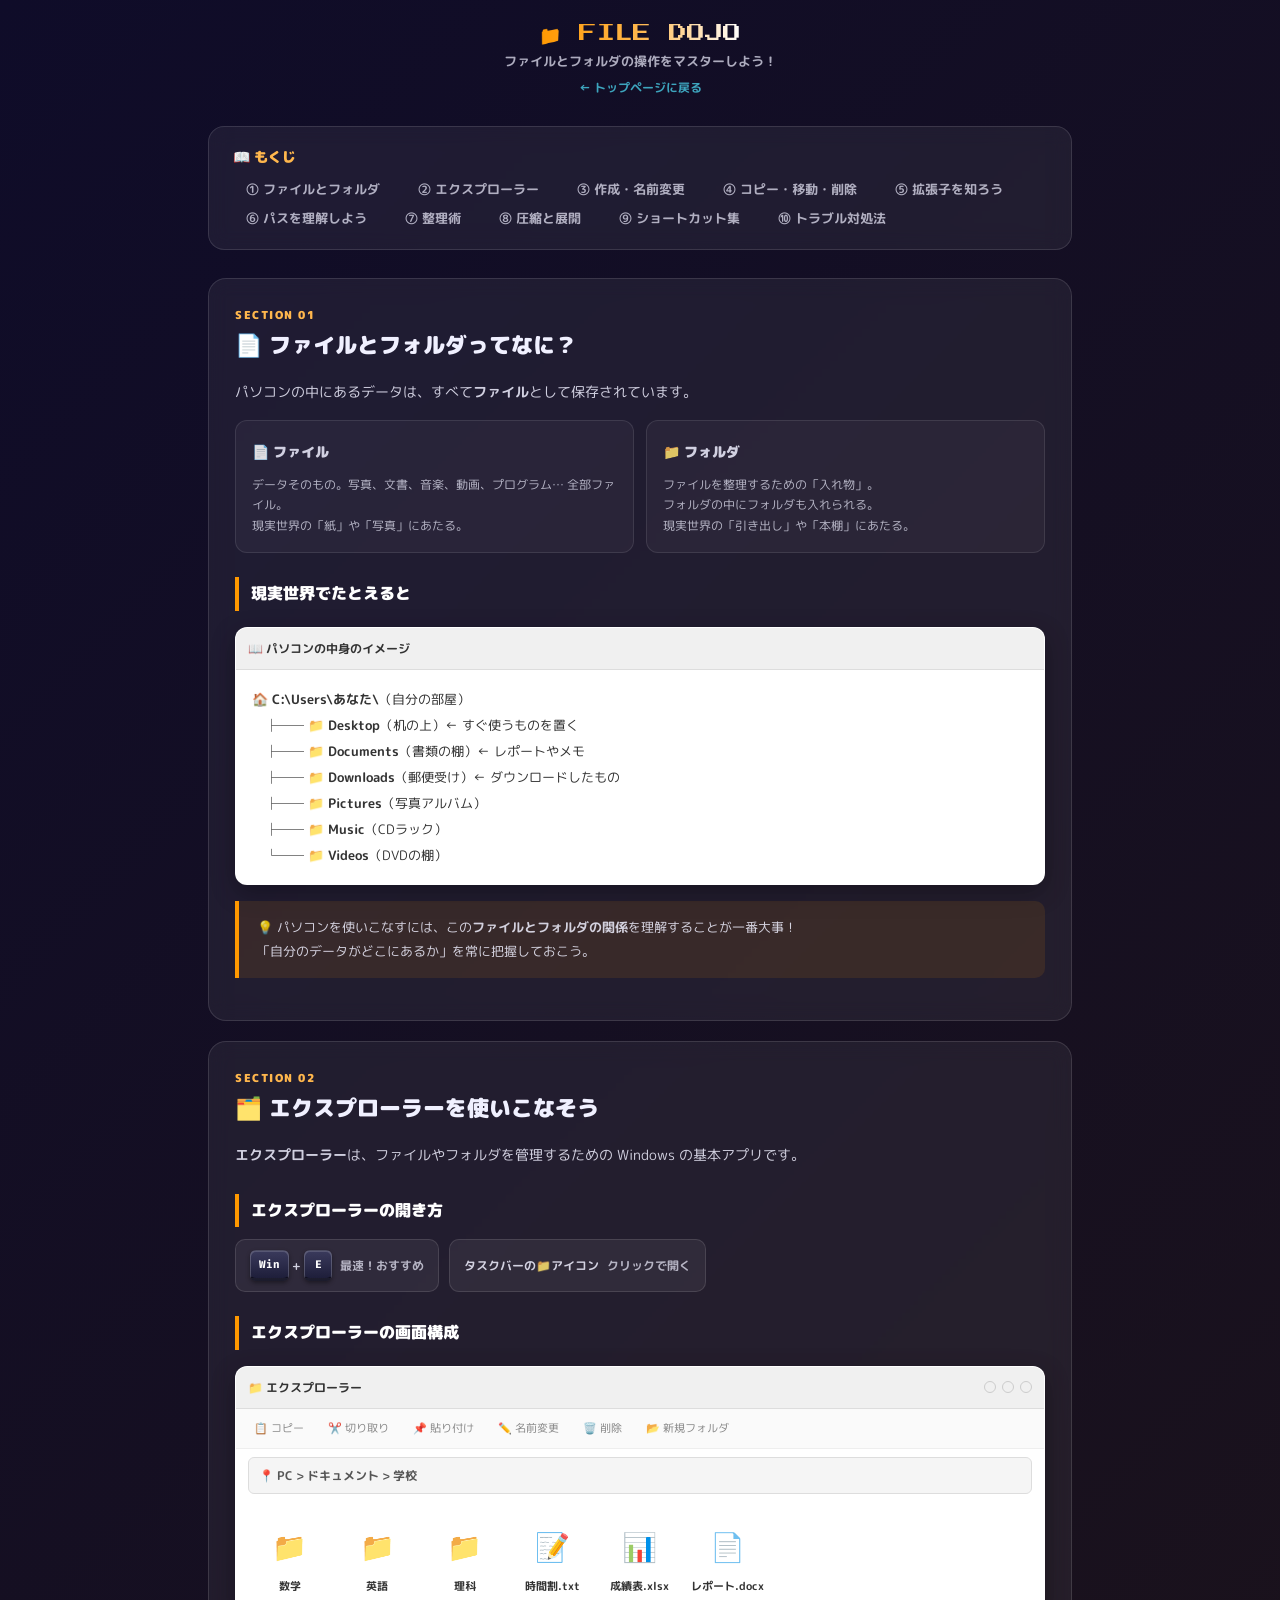
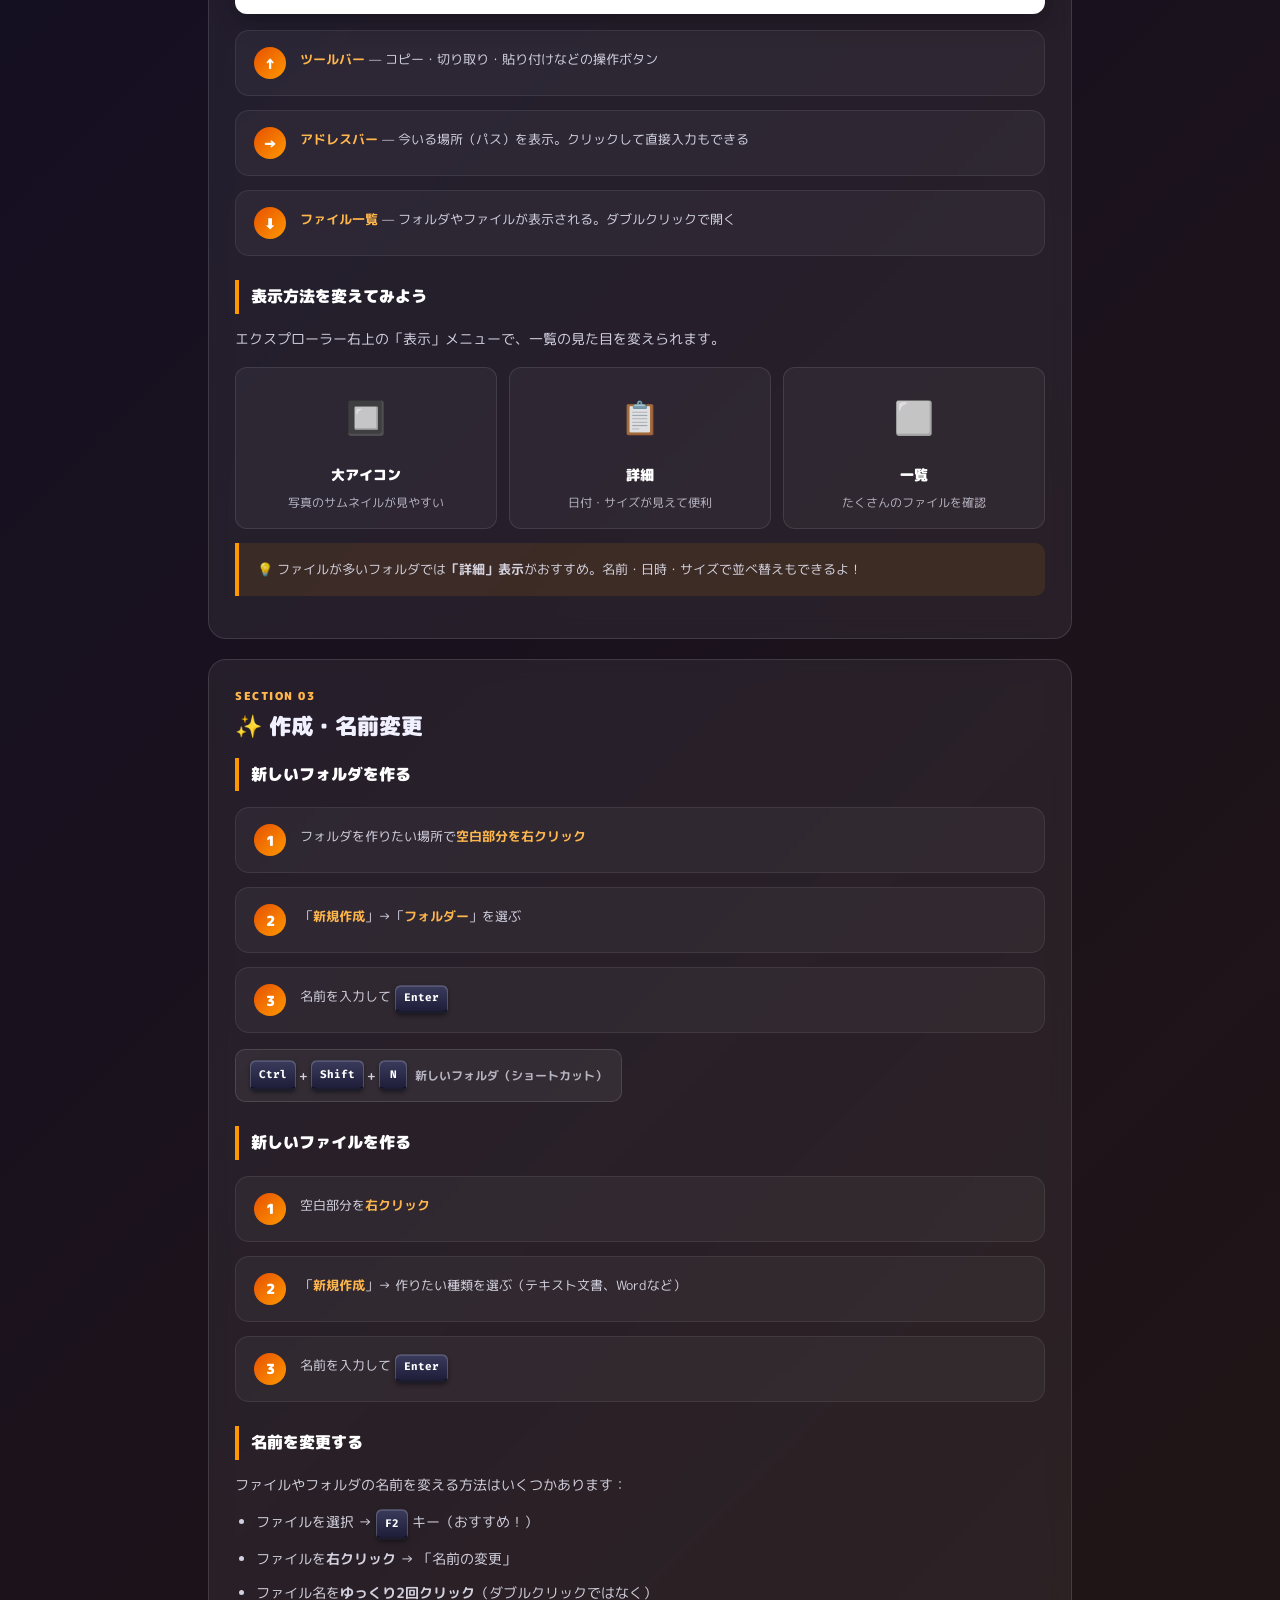
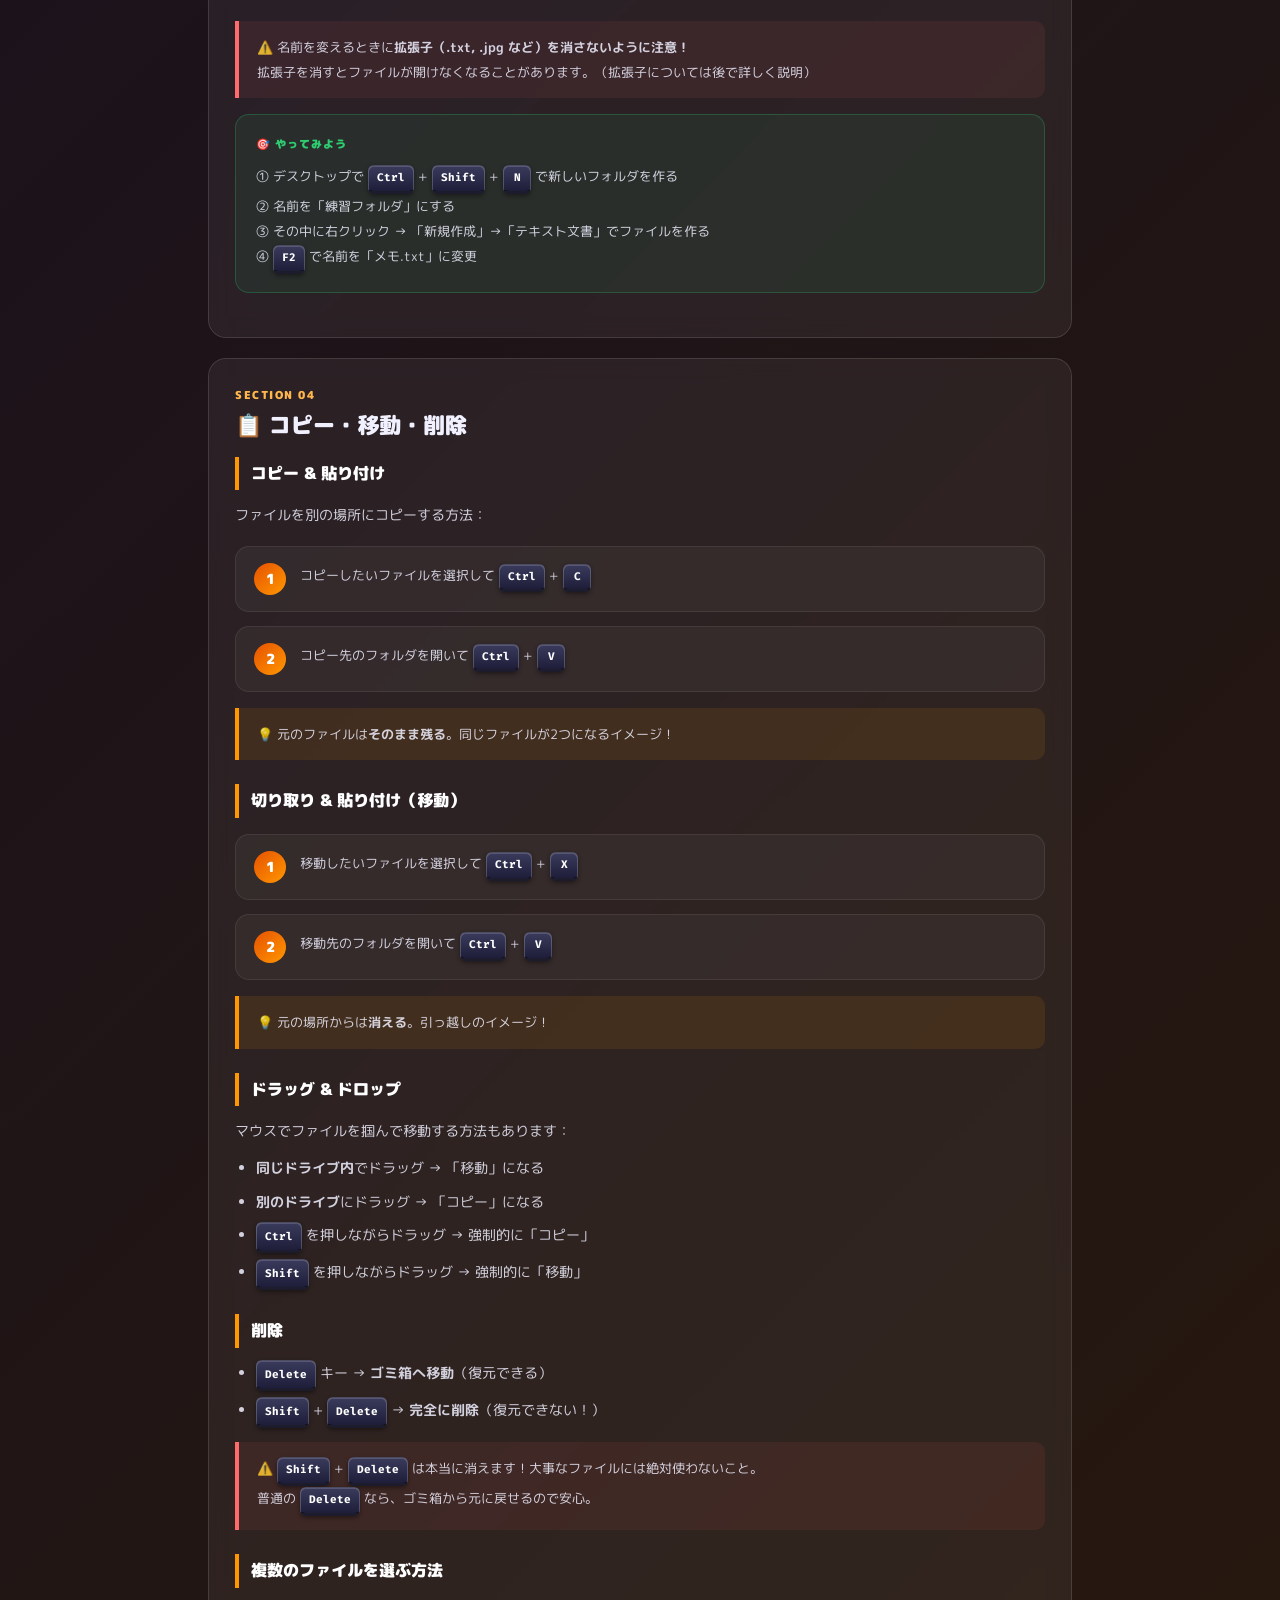
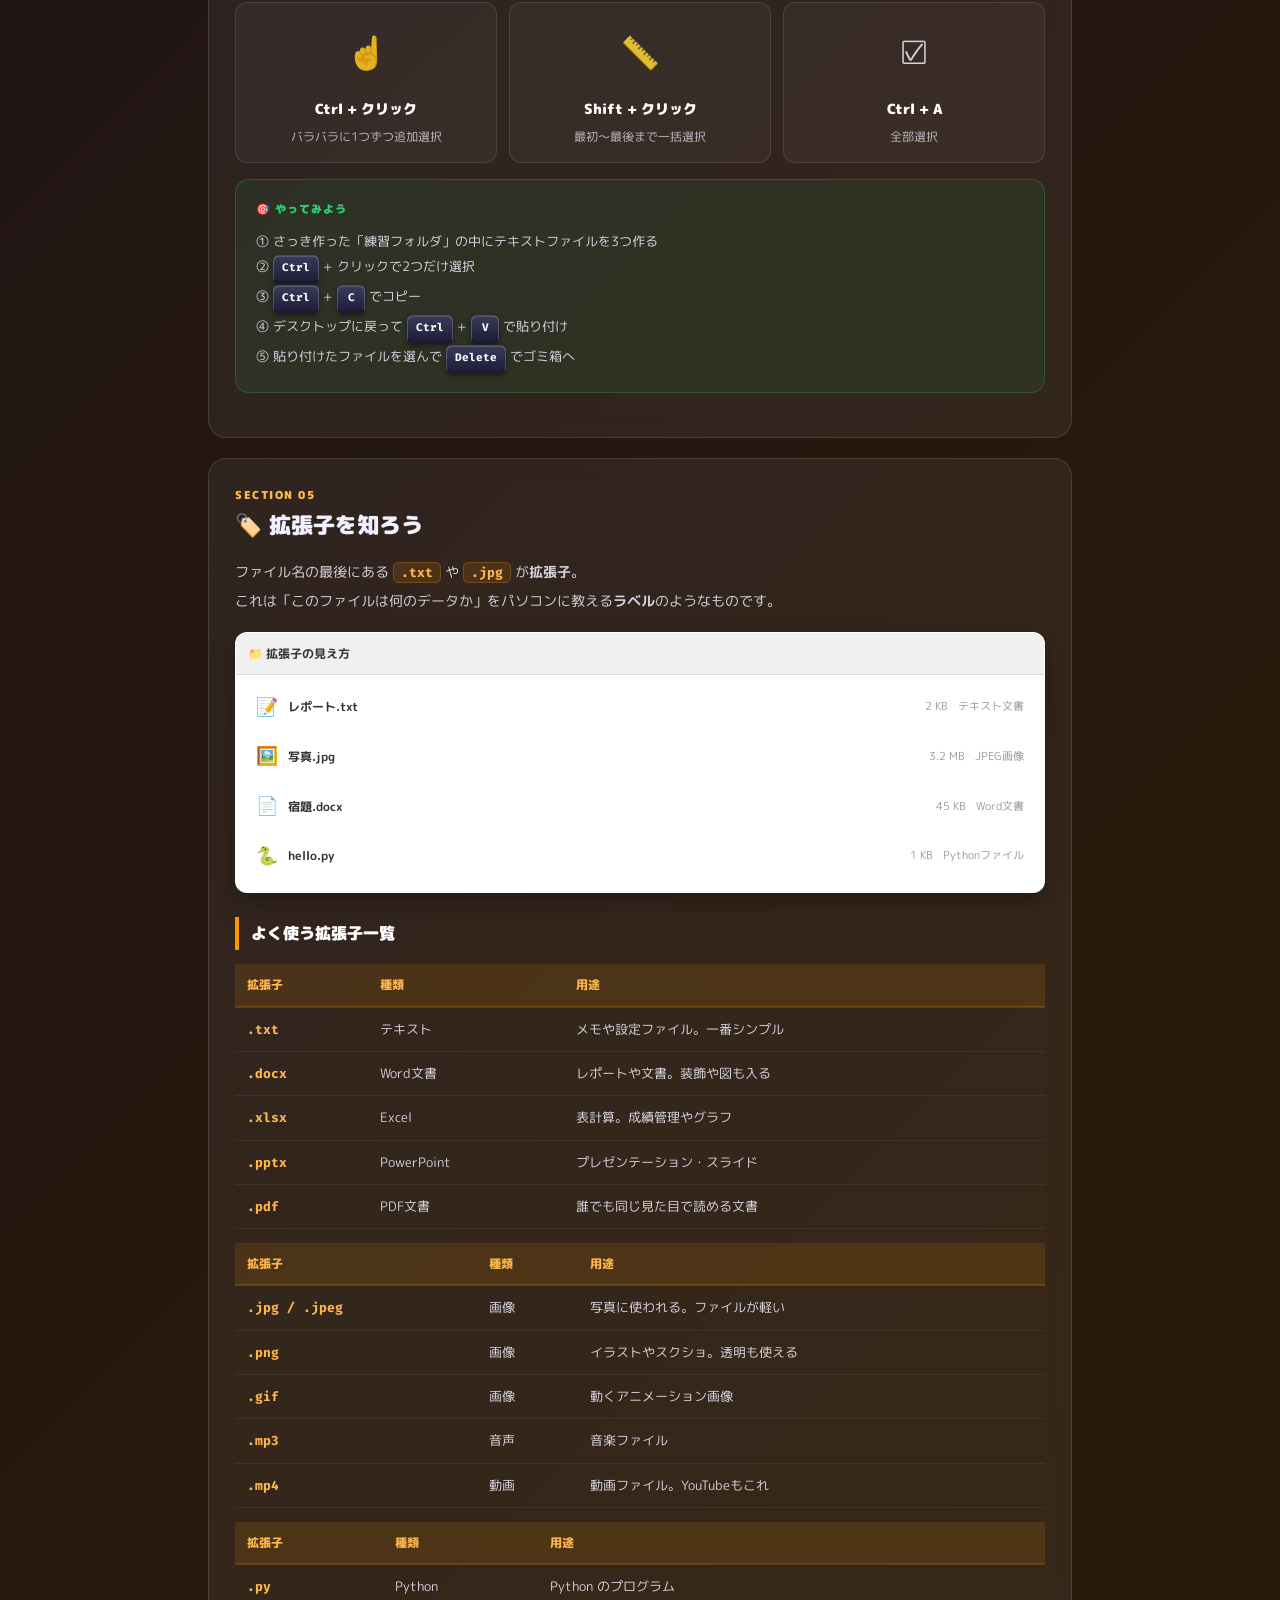
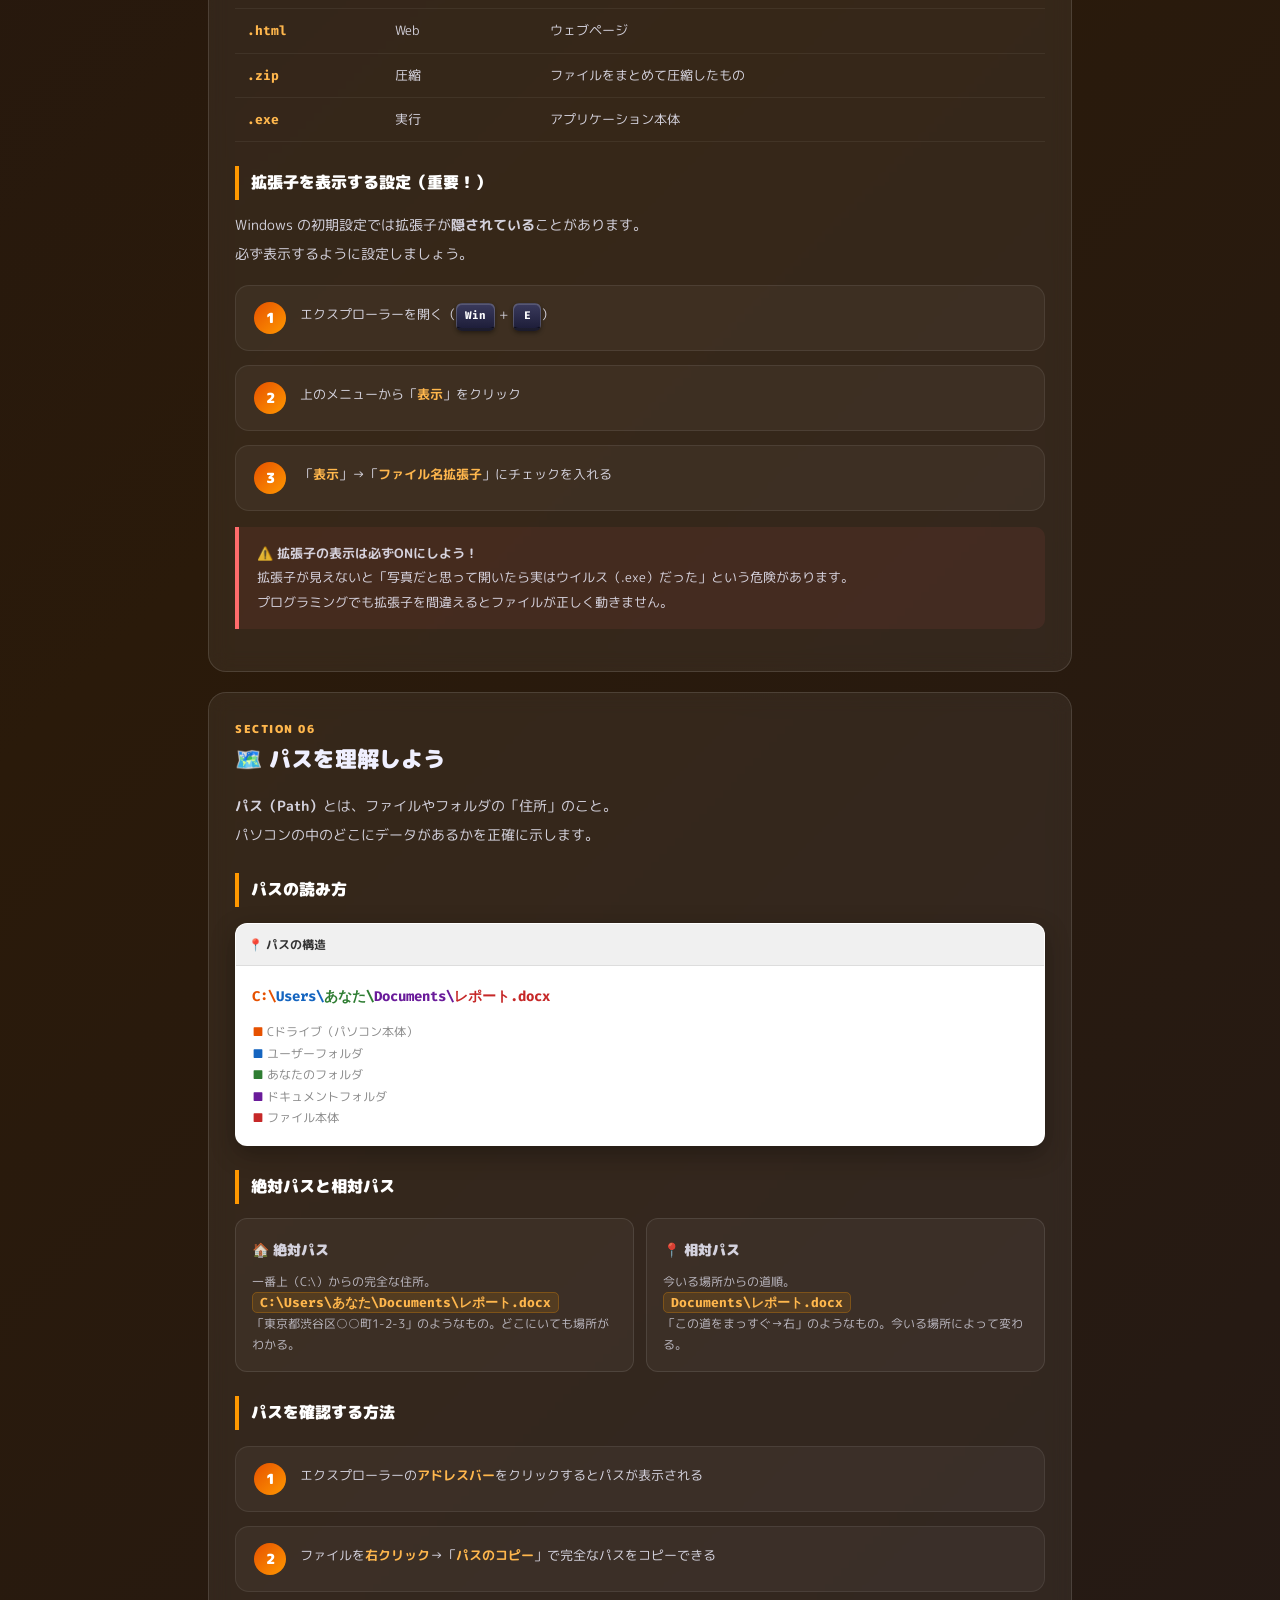
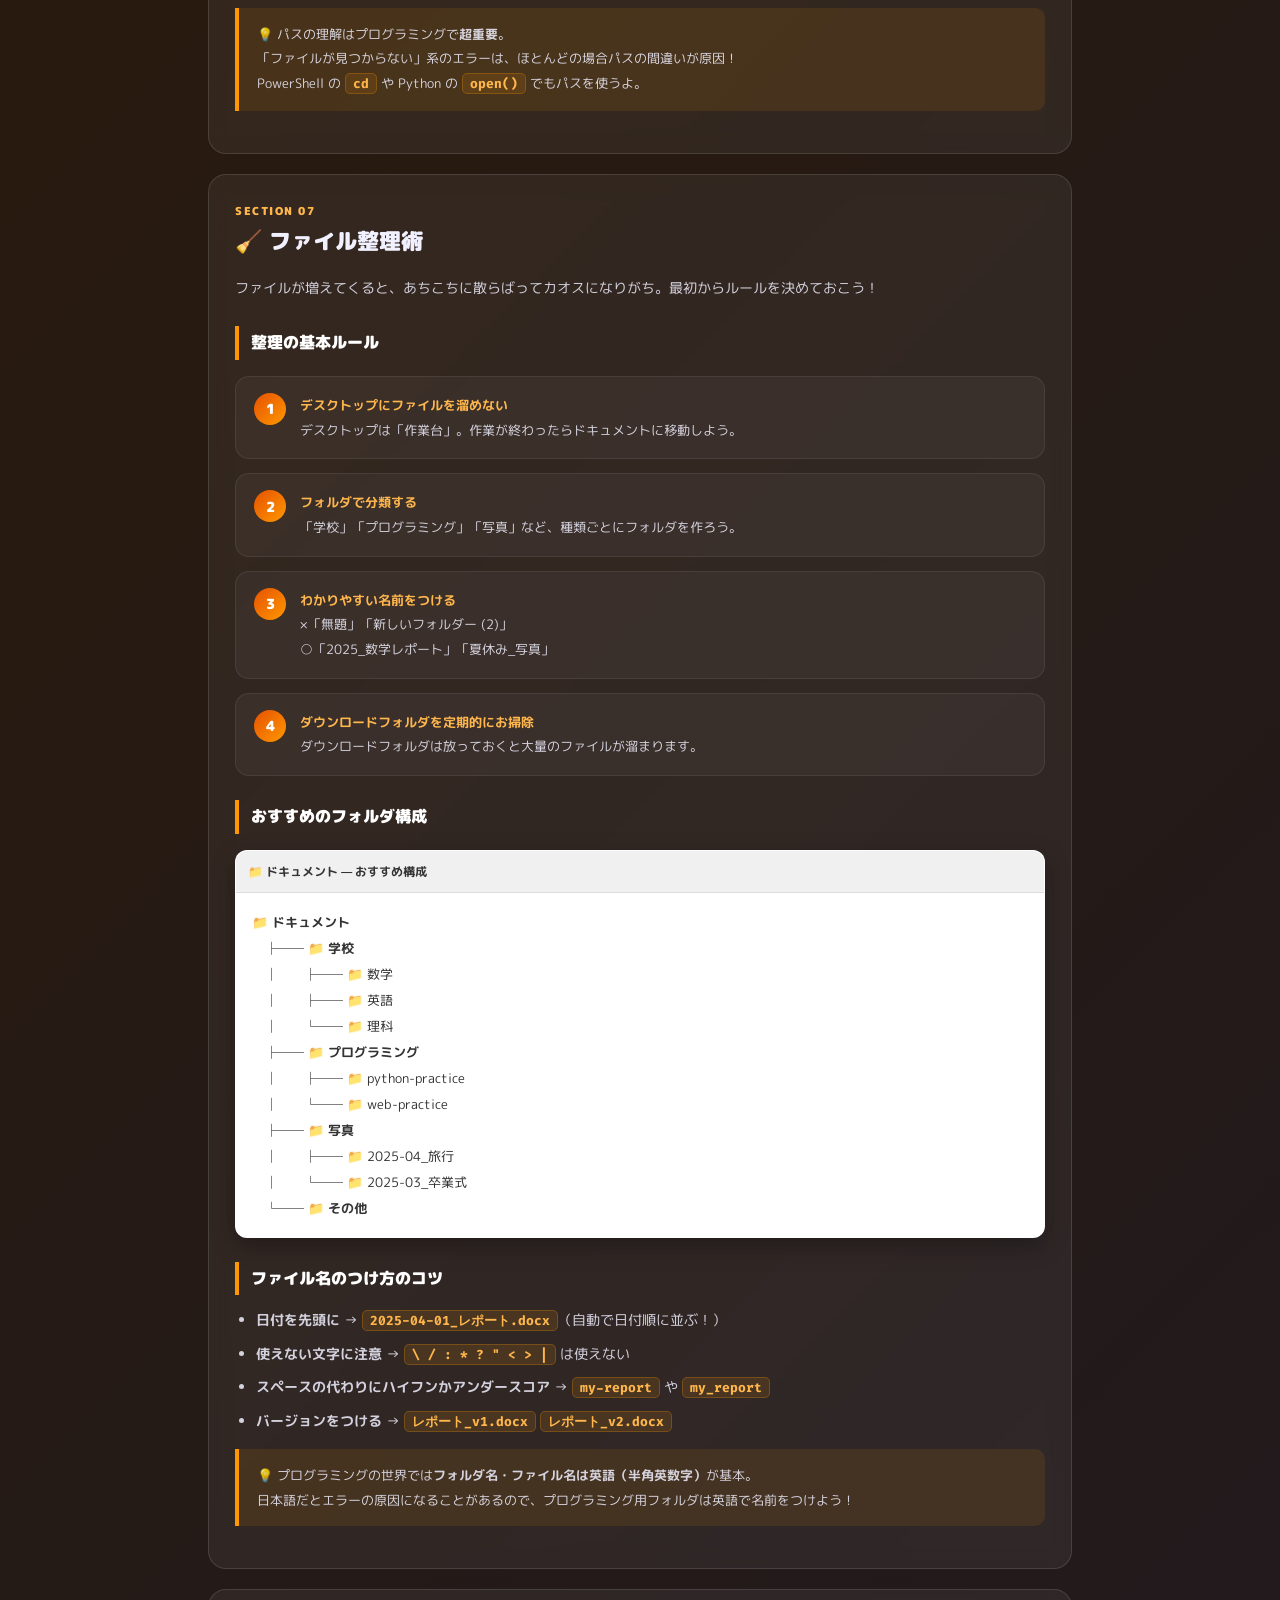
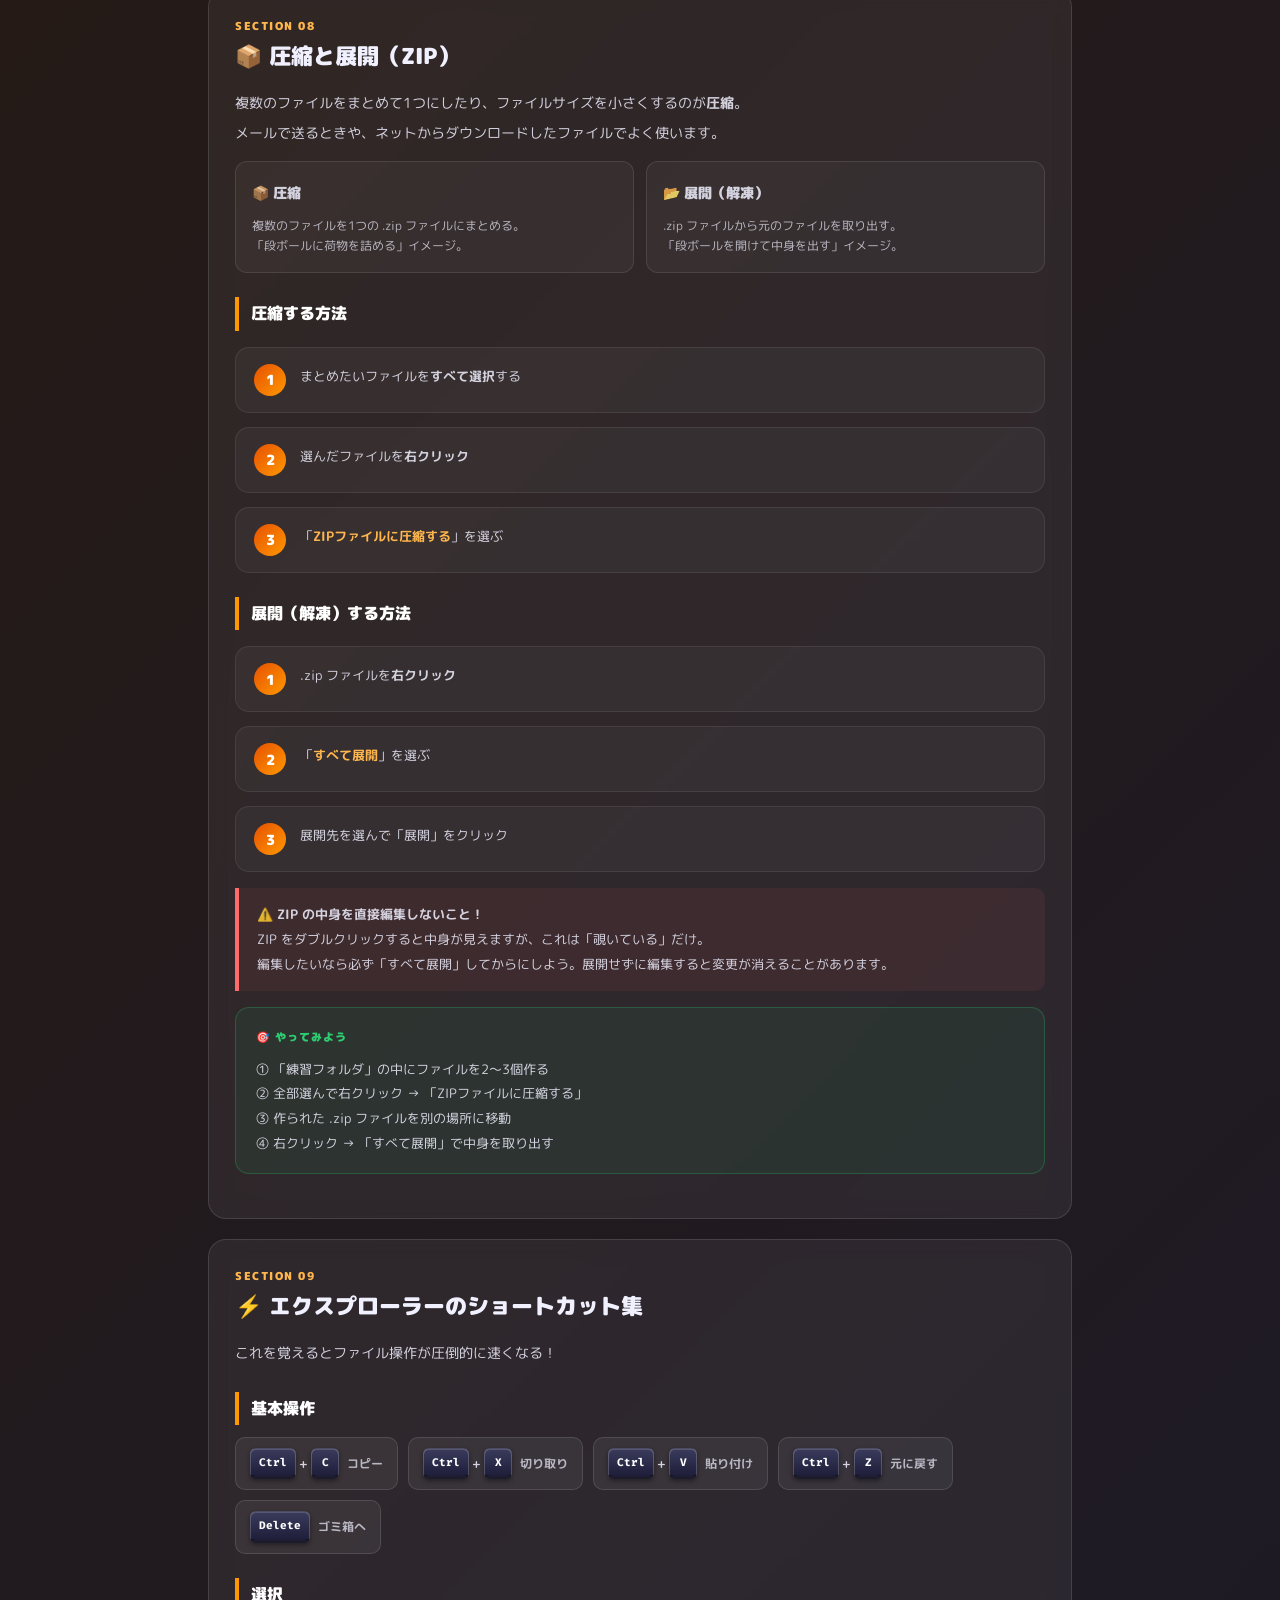
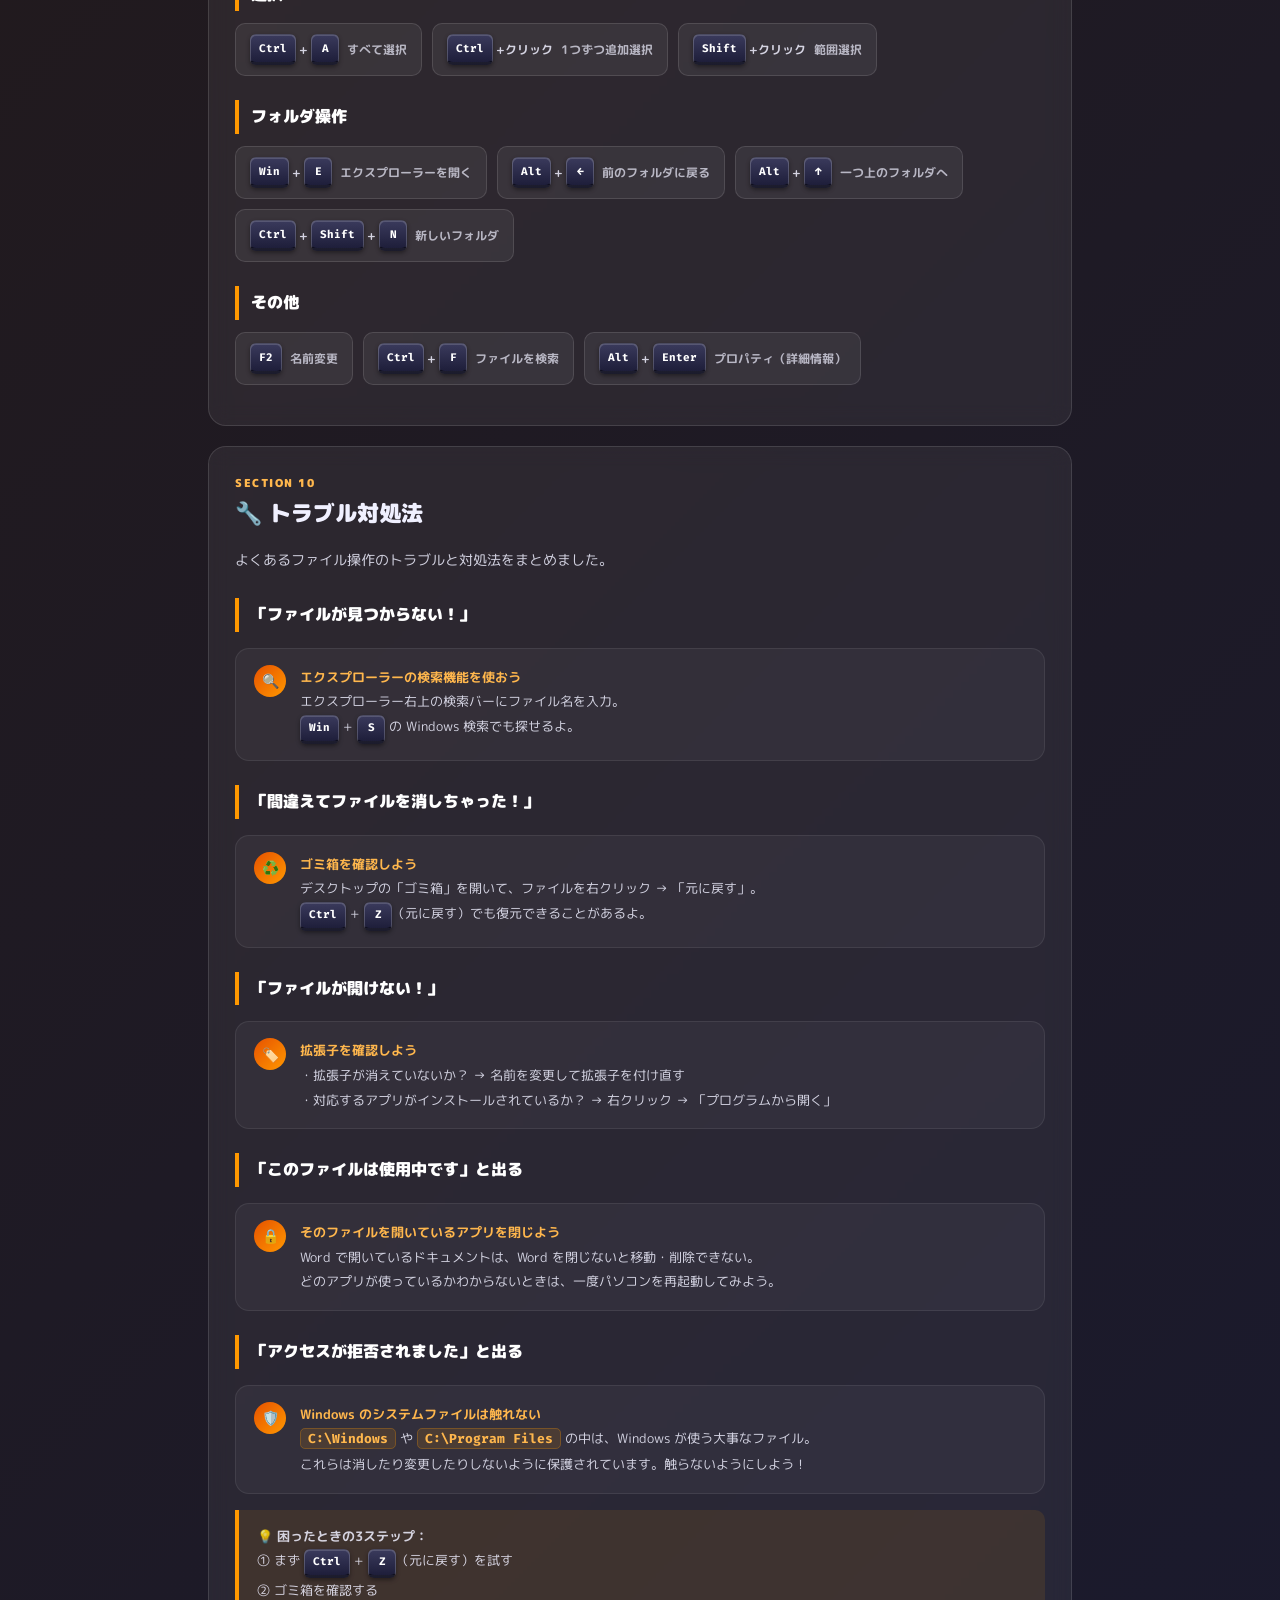
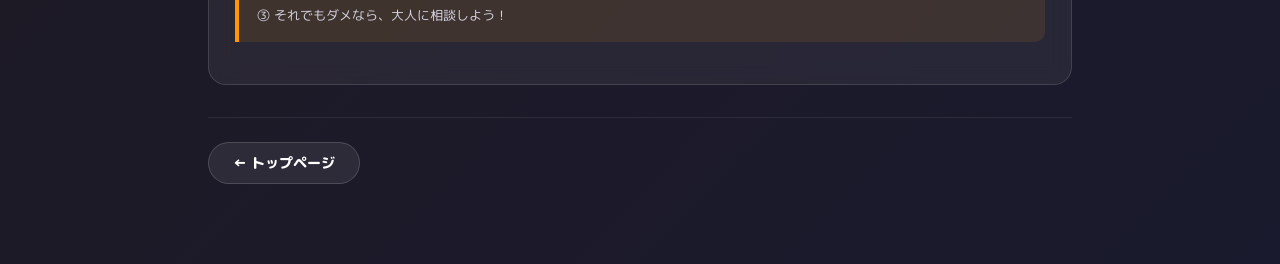
==== commit 29bb235c: "Fix typography and readability issues across all pages - Increase --text-muted opacity from 0.55 to " ====
--- a/files/file-basics.html
+++ b/files/file-basics.html
@@ -13,7 +13,7 @@
   --file-orange: #ff9800;
   --file-amber: #ffb74d;
   --correct: #2ecc71;
-  --text-muted: rgba(240,240,255,0.55);
+  --text-muted: rgba(240,240,255,0.7);
   --panel-bg: rgba(255,255,255,0.06);
   --panel-border: rgba(255,255,255,0.12);
 }
@@ -29,7 +29,7 @@
 .header { text-align: center; margin-bottom: 28px; }
 .logo {
   font-family: 'Press Start 2P', monospace;
-  font-size: clamp(11px, 2.4vw, 17px);
+  font-size: clamp(12px, 2.5vw, 18px);
   background: linear-gradient(90deg, #ff9800, #ffb74d, #fff);
   -webkit-background-clip: text; -webkit-text-fill-color: transparent;
   background-clip: text; display: inline-block; margin-bottom: 6px;
@@ -164,7 +164,7 @@
 .explorer-item:hover { background: #e8f0fe; }
 .explorer-item.selected { background: #cce5ff; border: 1px solid #80bdff; }
 .explorer-item .ei-icon { font-size: 28px; display: block; margin-bottom: 2px; }
-.explorer-item .ei-name { font-size: 10px; color: #333; font-weight: 600; word-break: break-all; line-height: 1.3; }
+.explorer-item .ei-name { font-size: 11px; color: #333; font-weight: 600; word-break: break-all; line-height: 1.3; }
 .explorer-list { display: flex; flex-direction: column; gap: 2px; }
 .explorer-list-item {
   display: flex; align-items: center; gap: 10px;
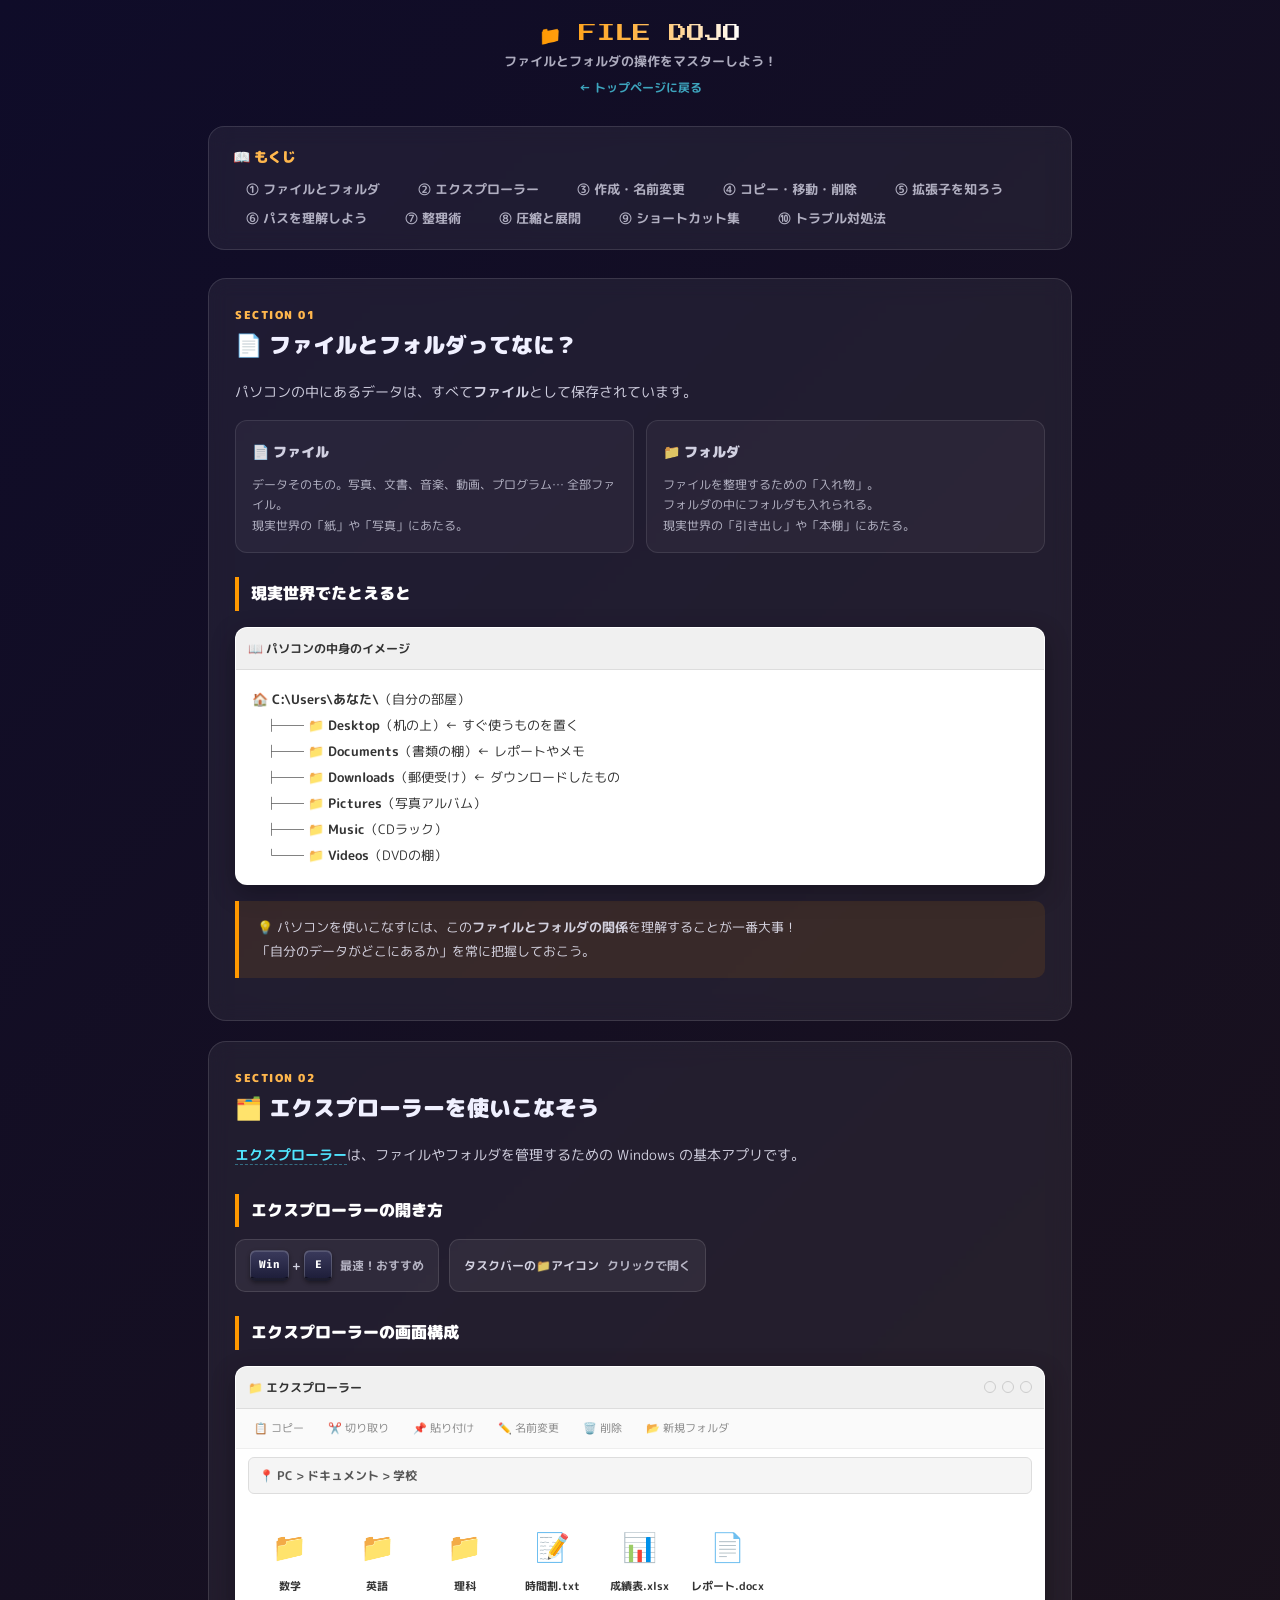
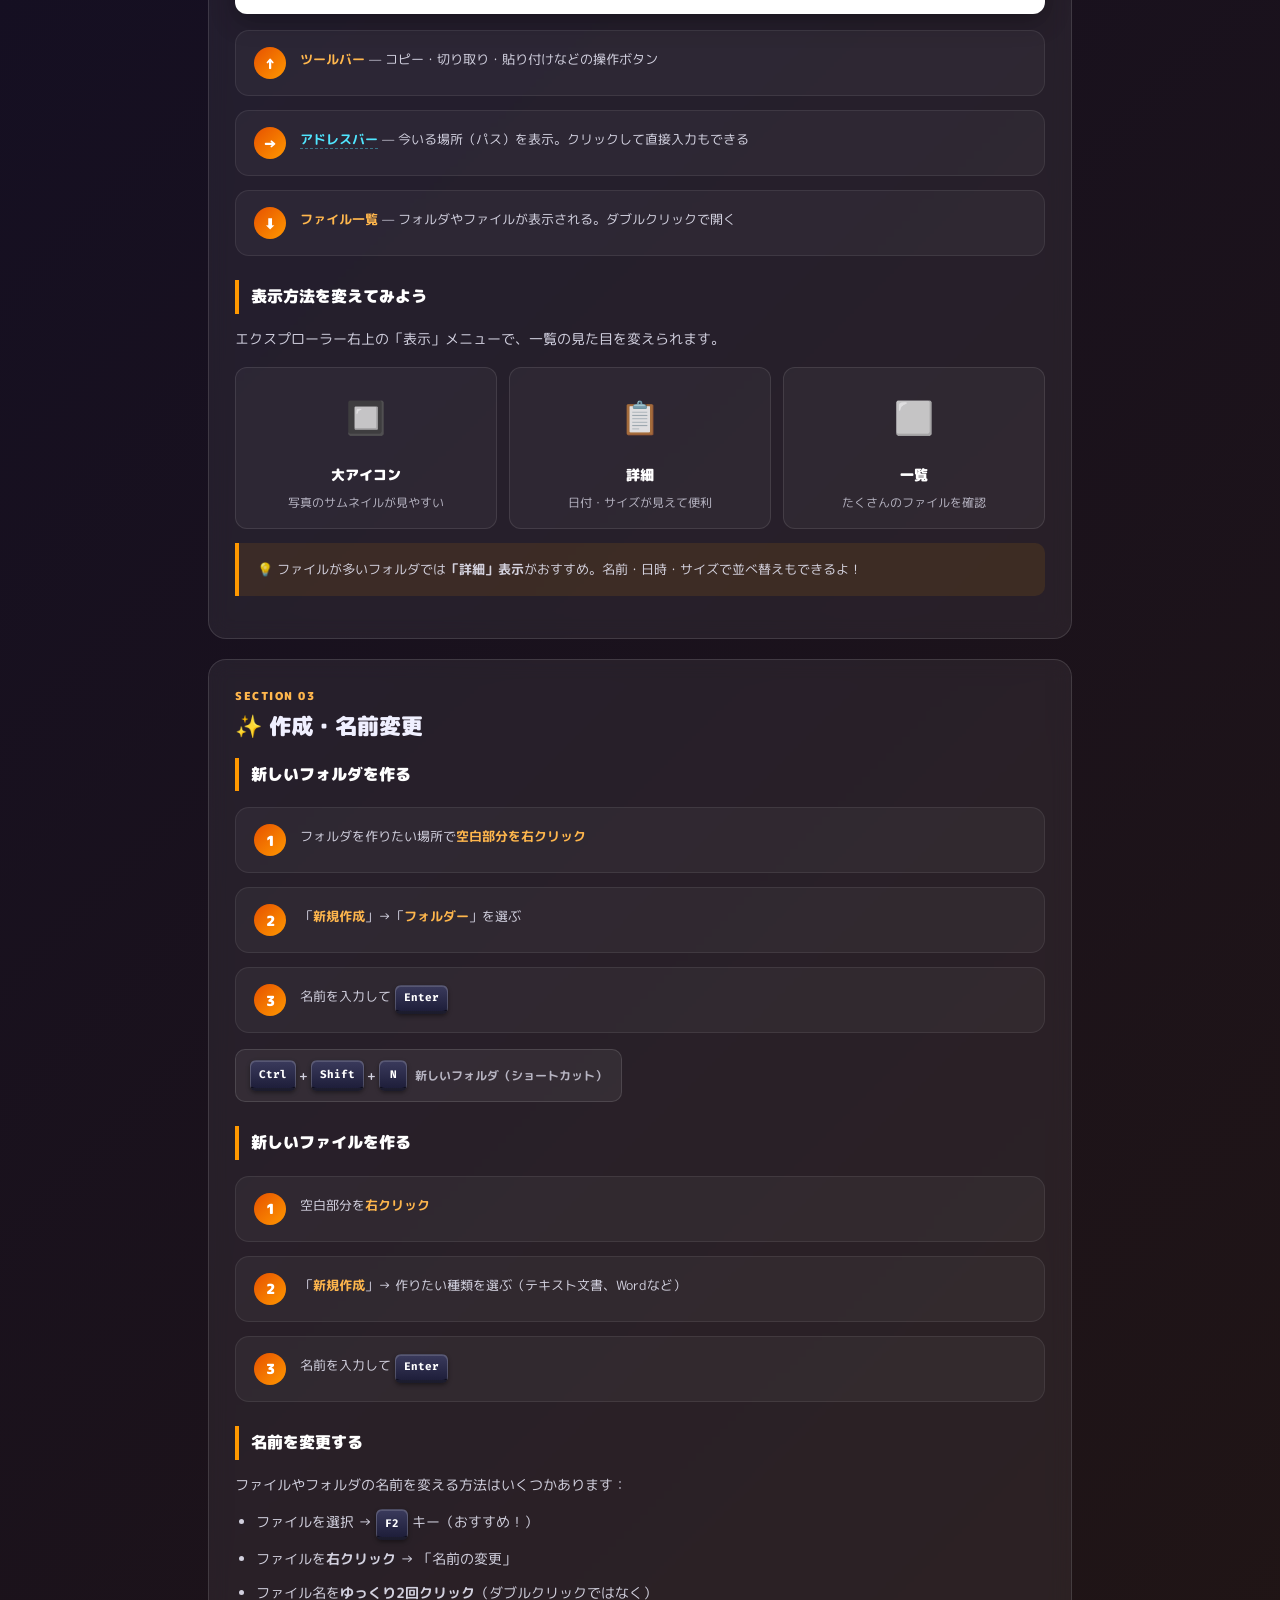
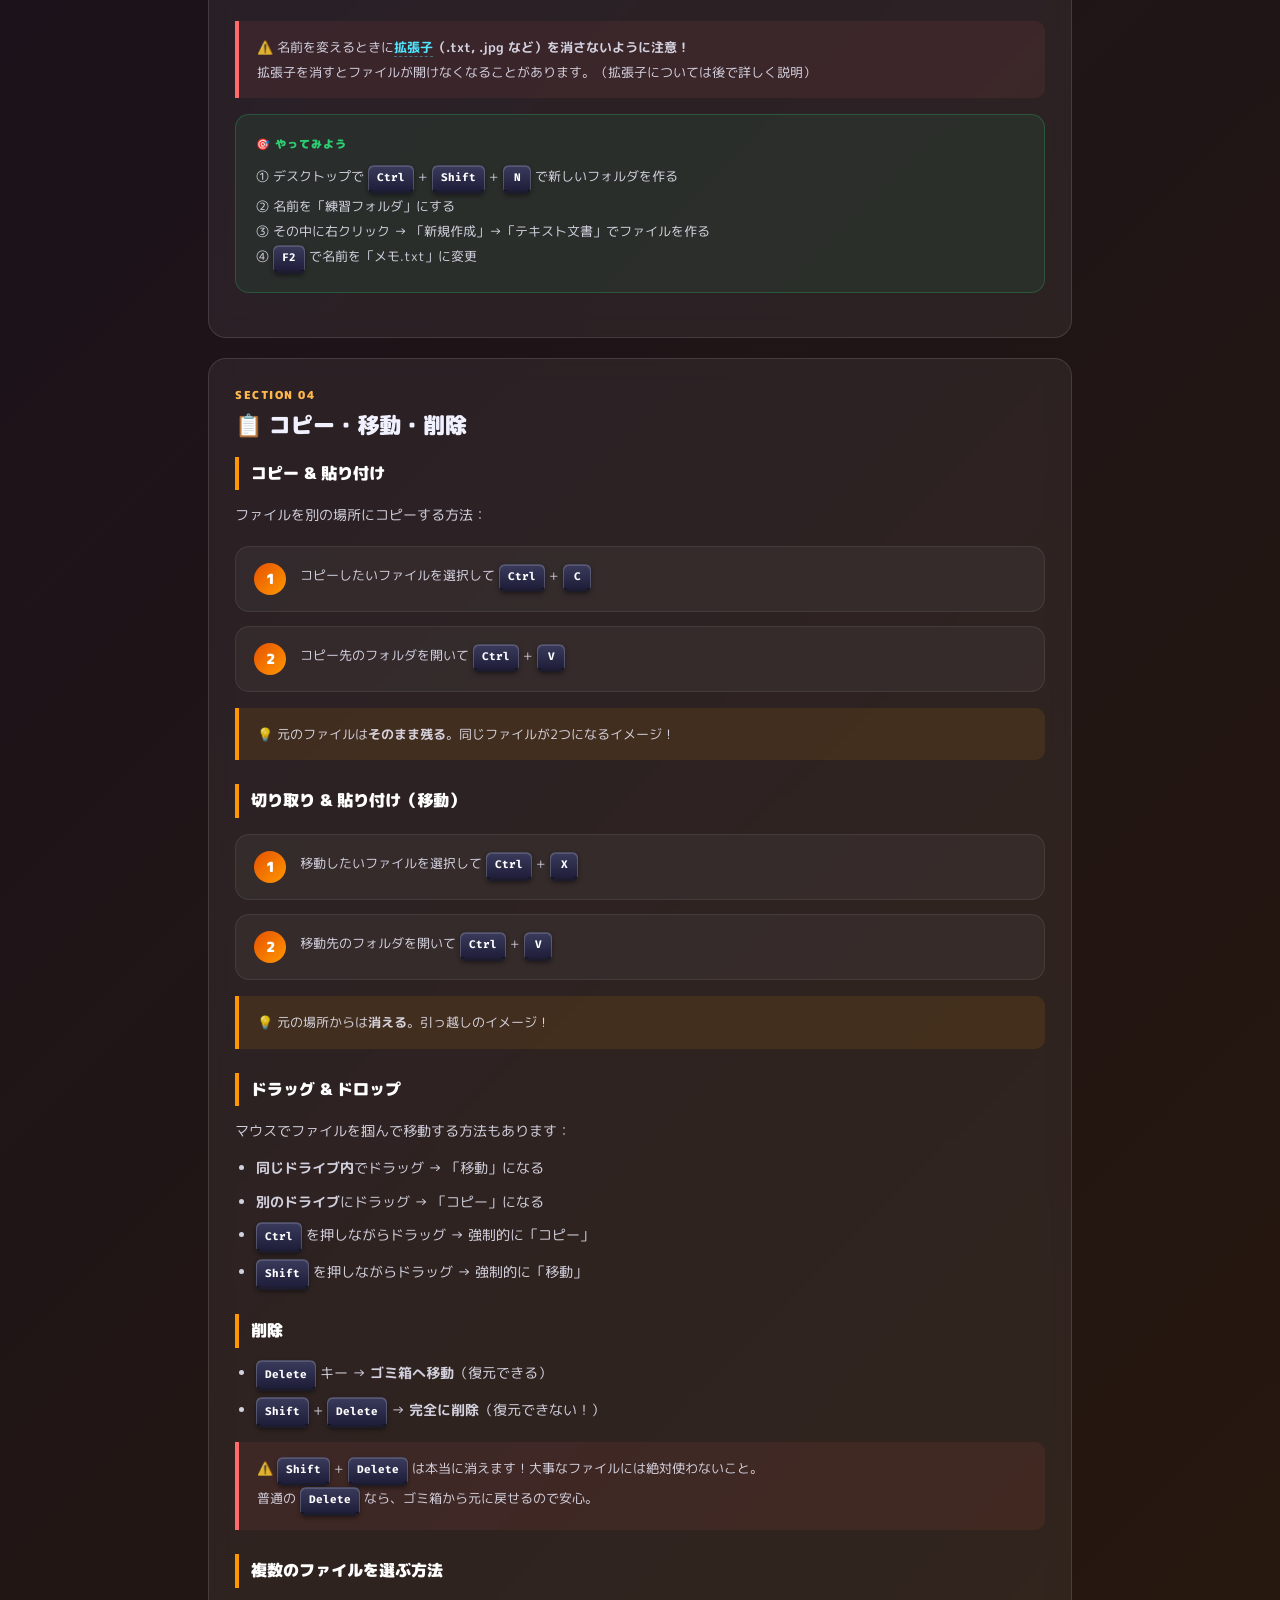
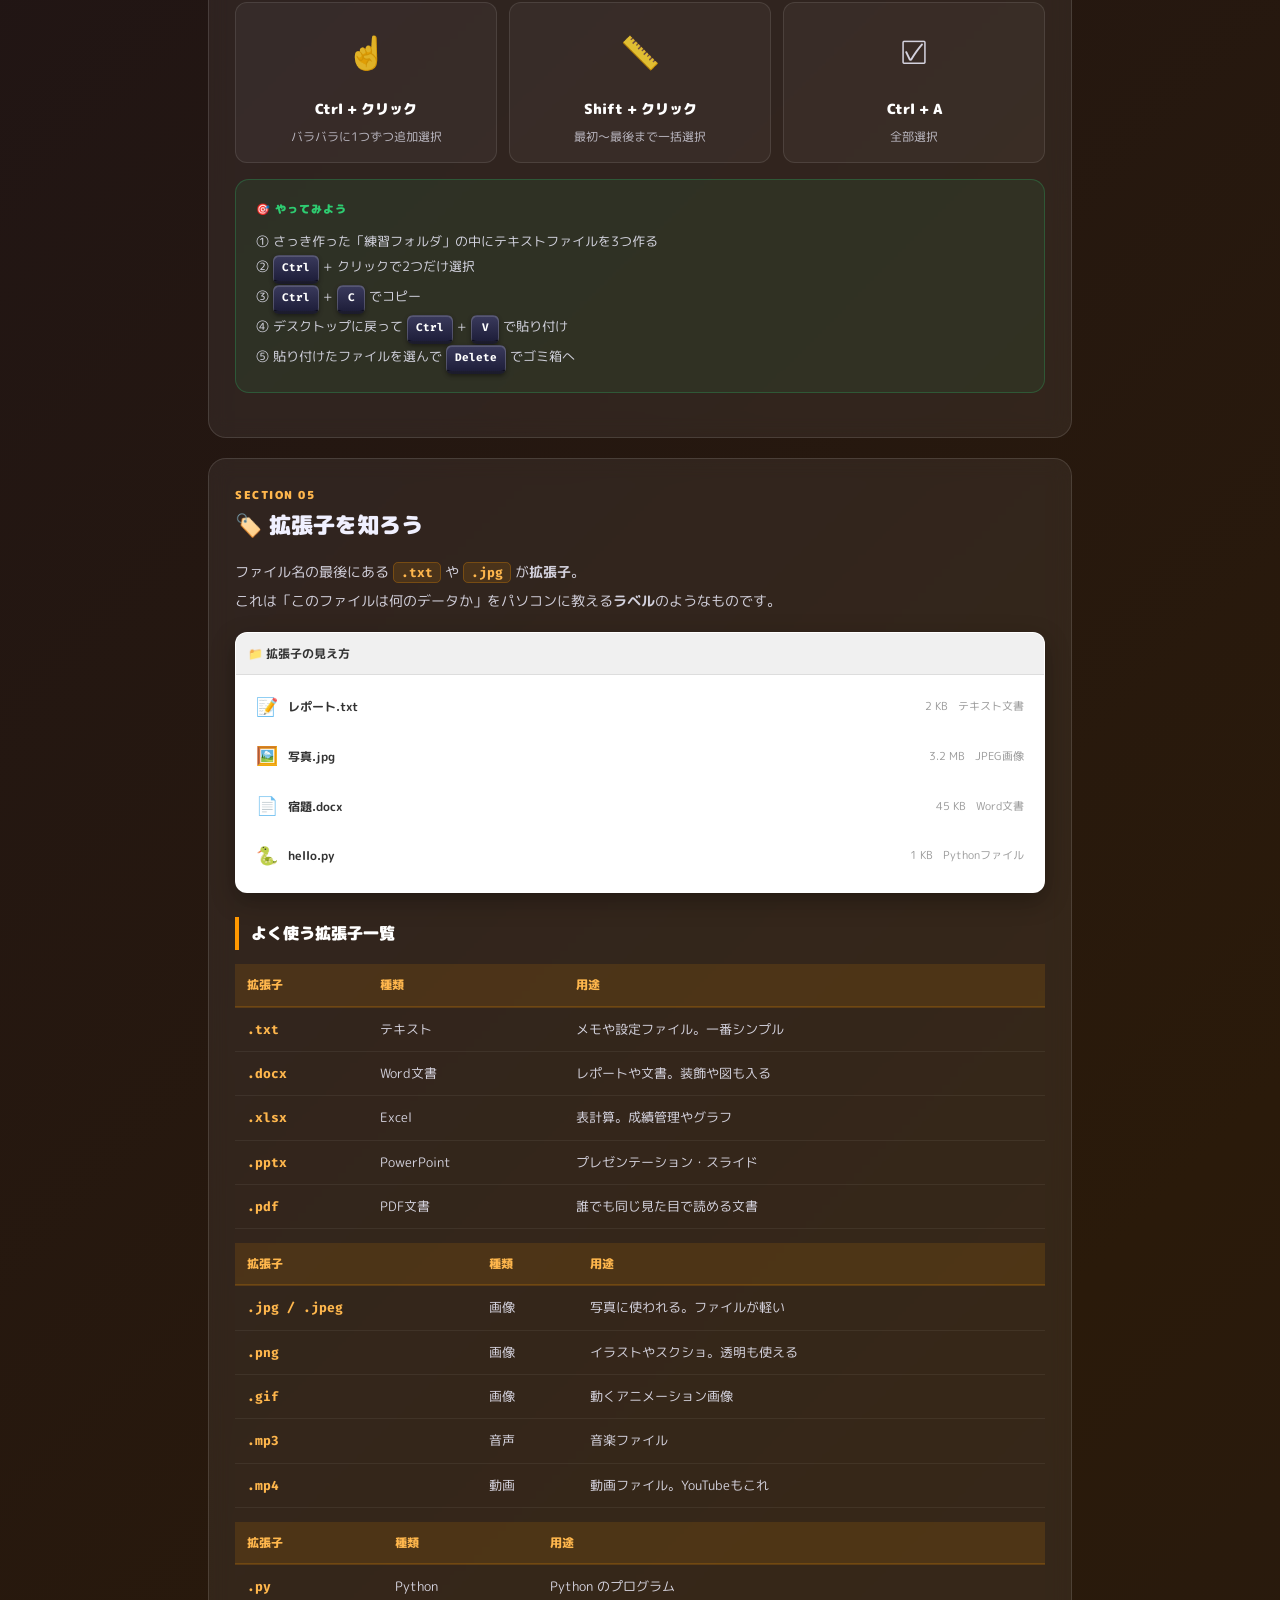
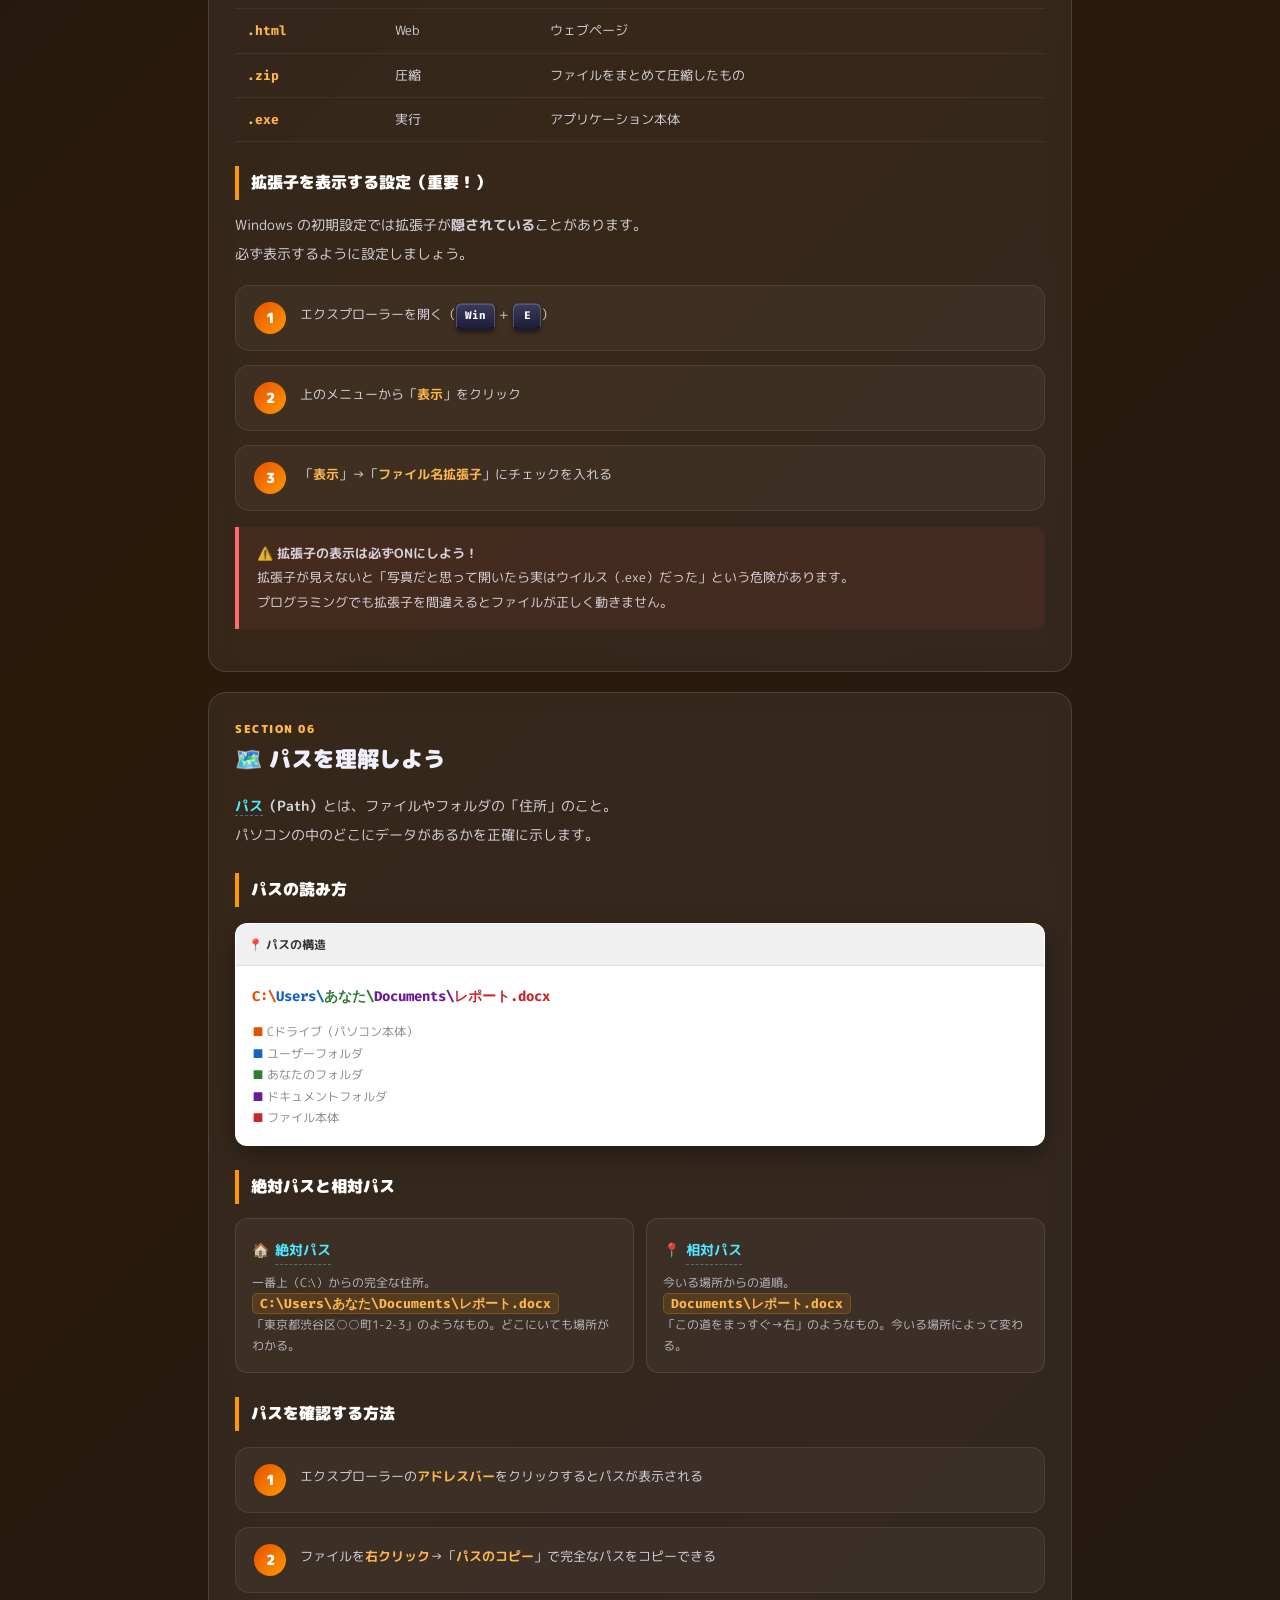
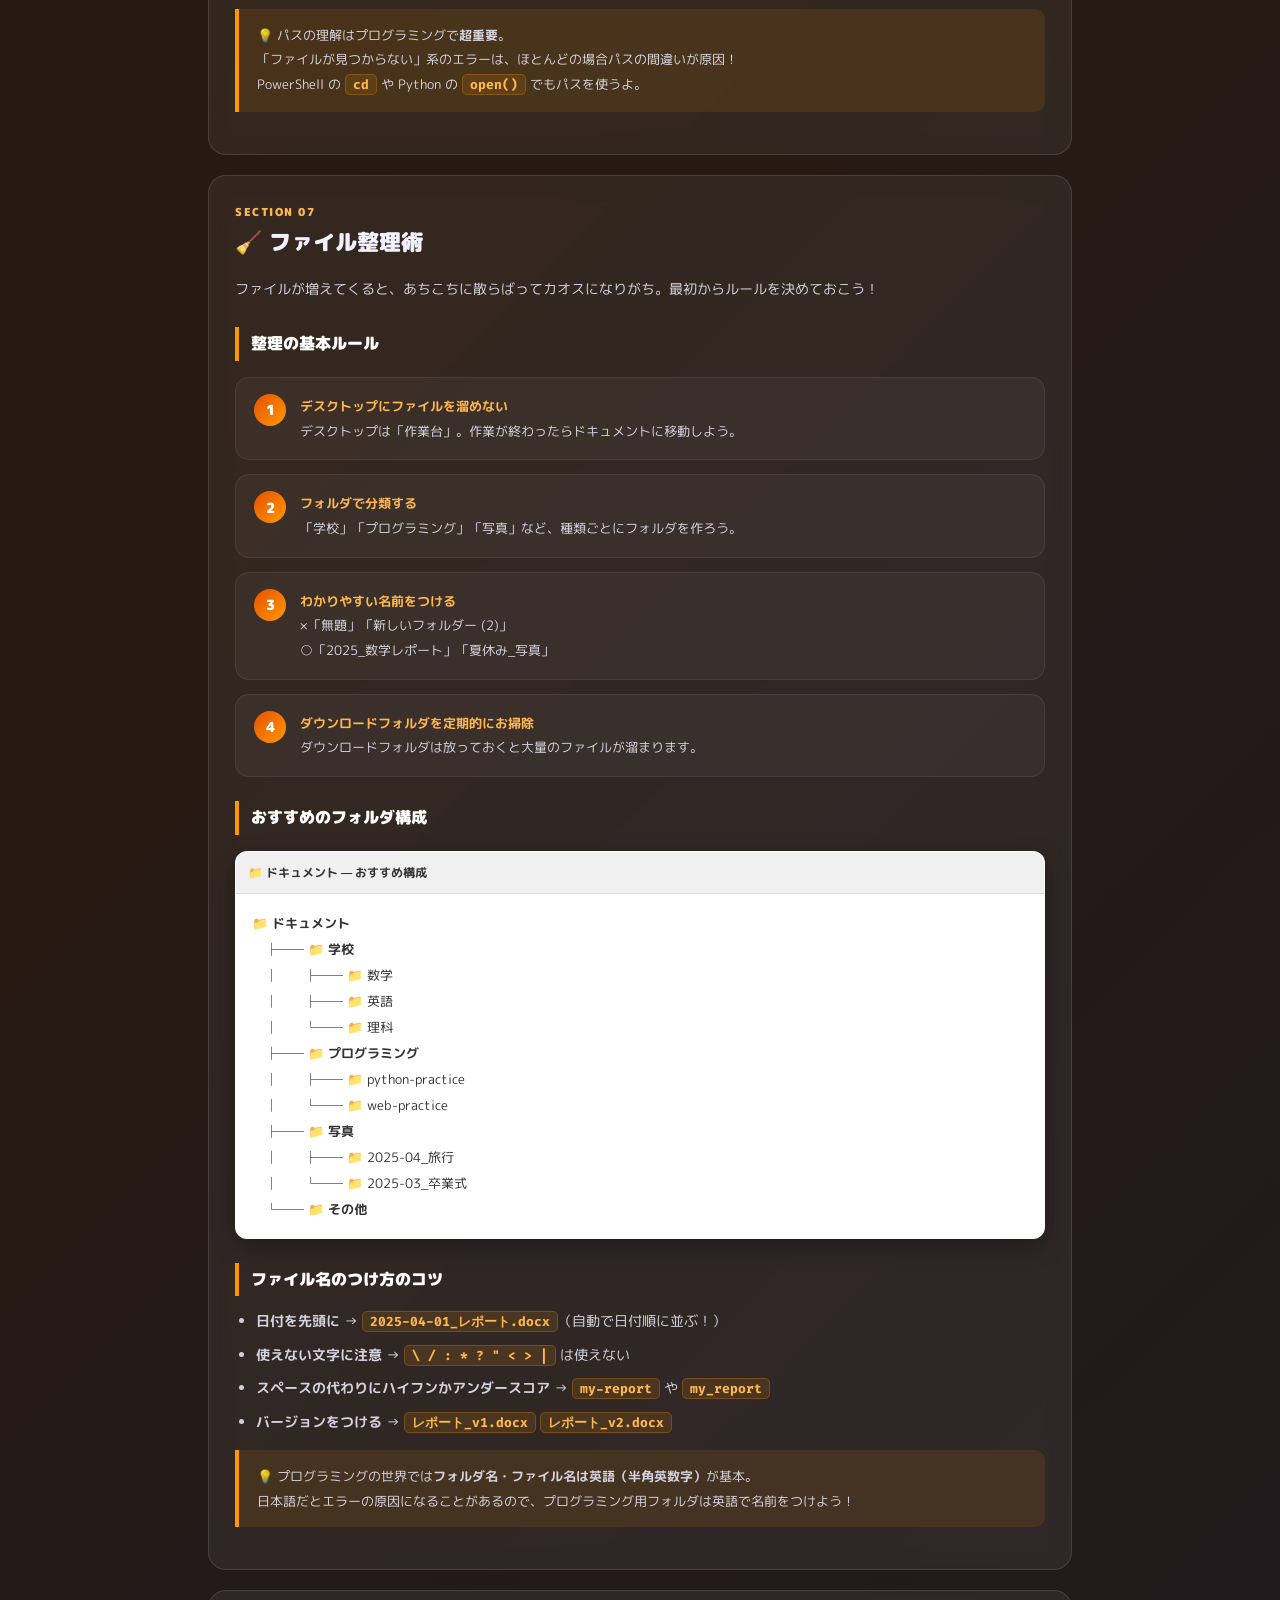
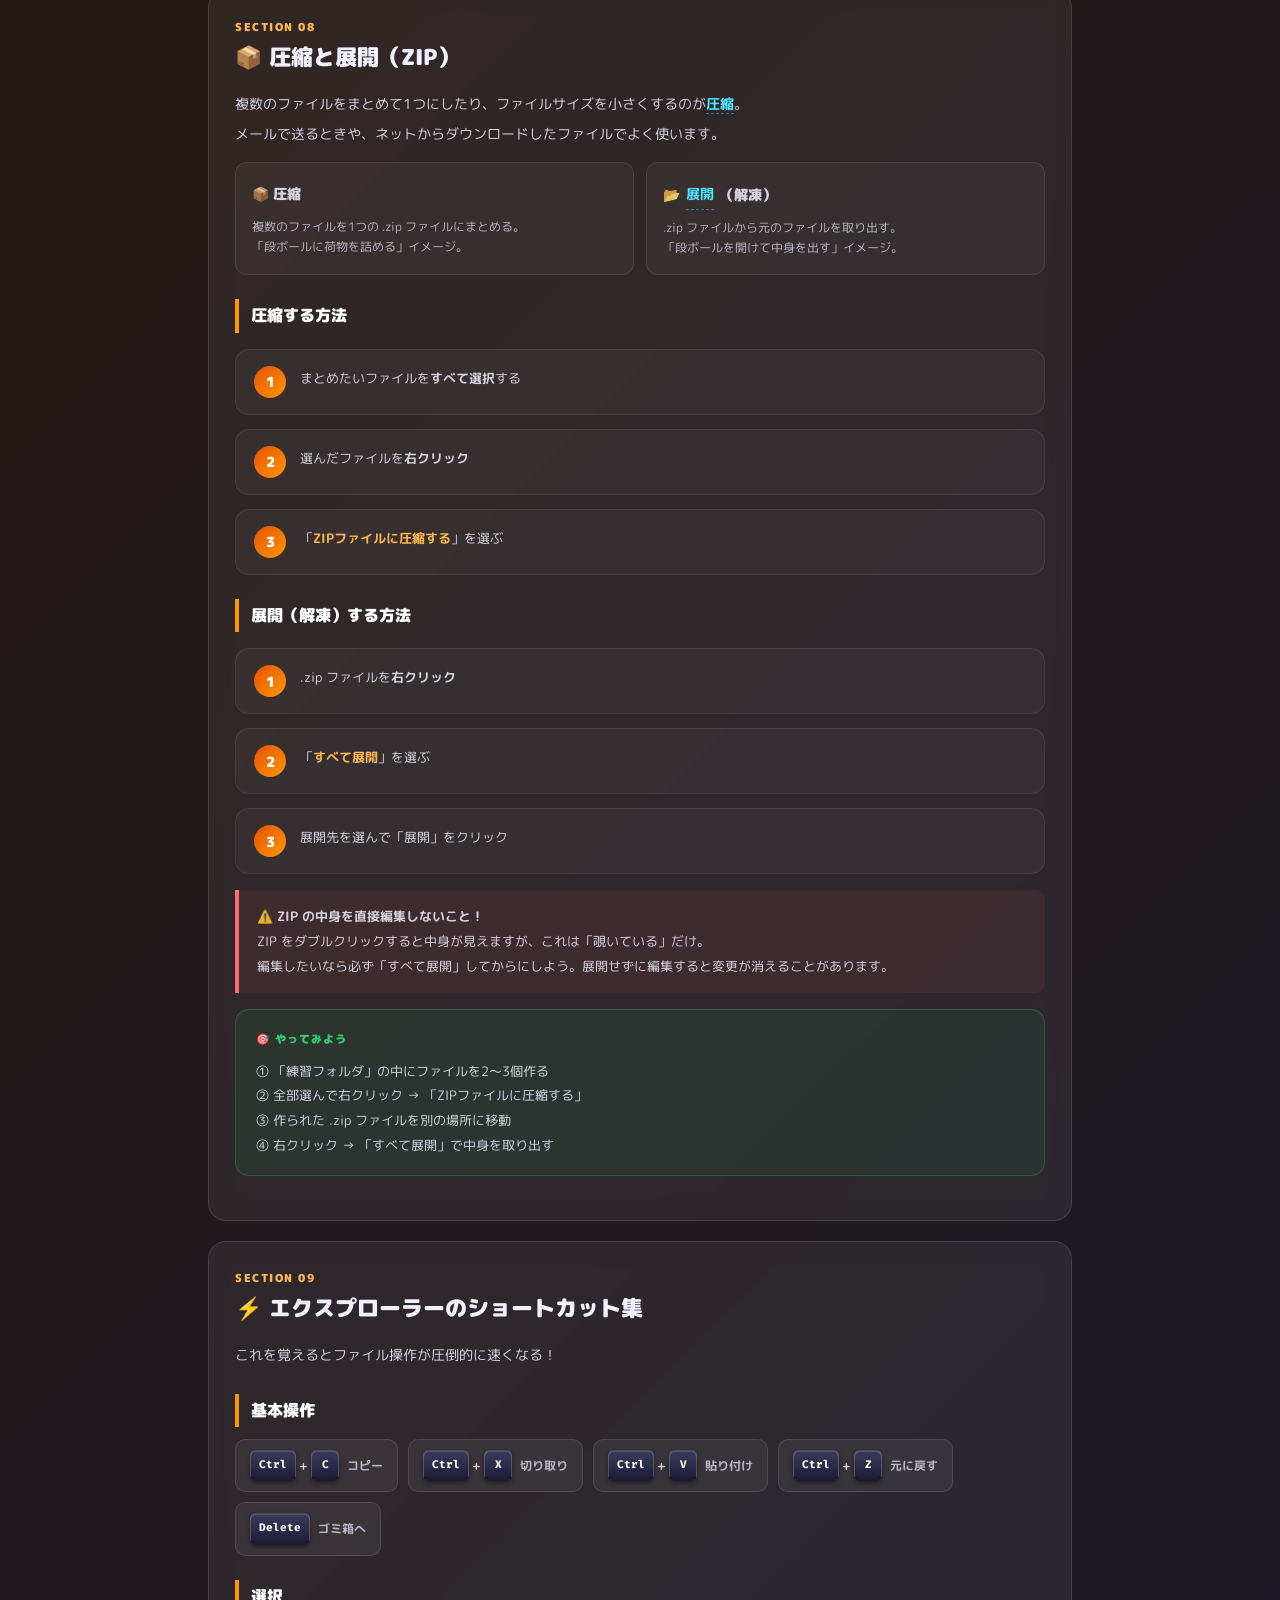
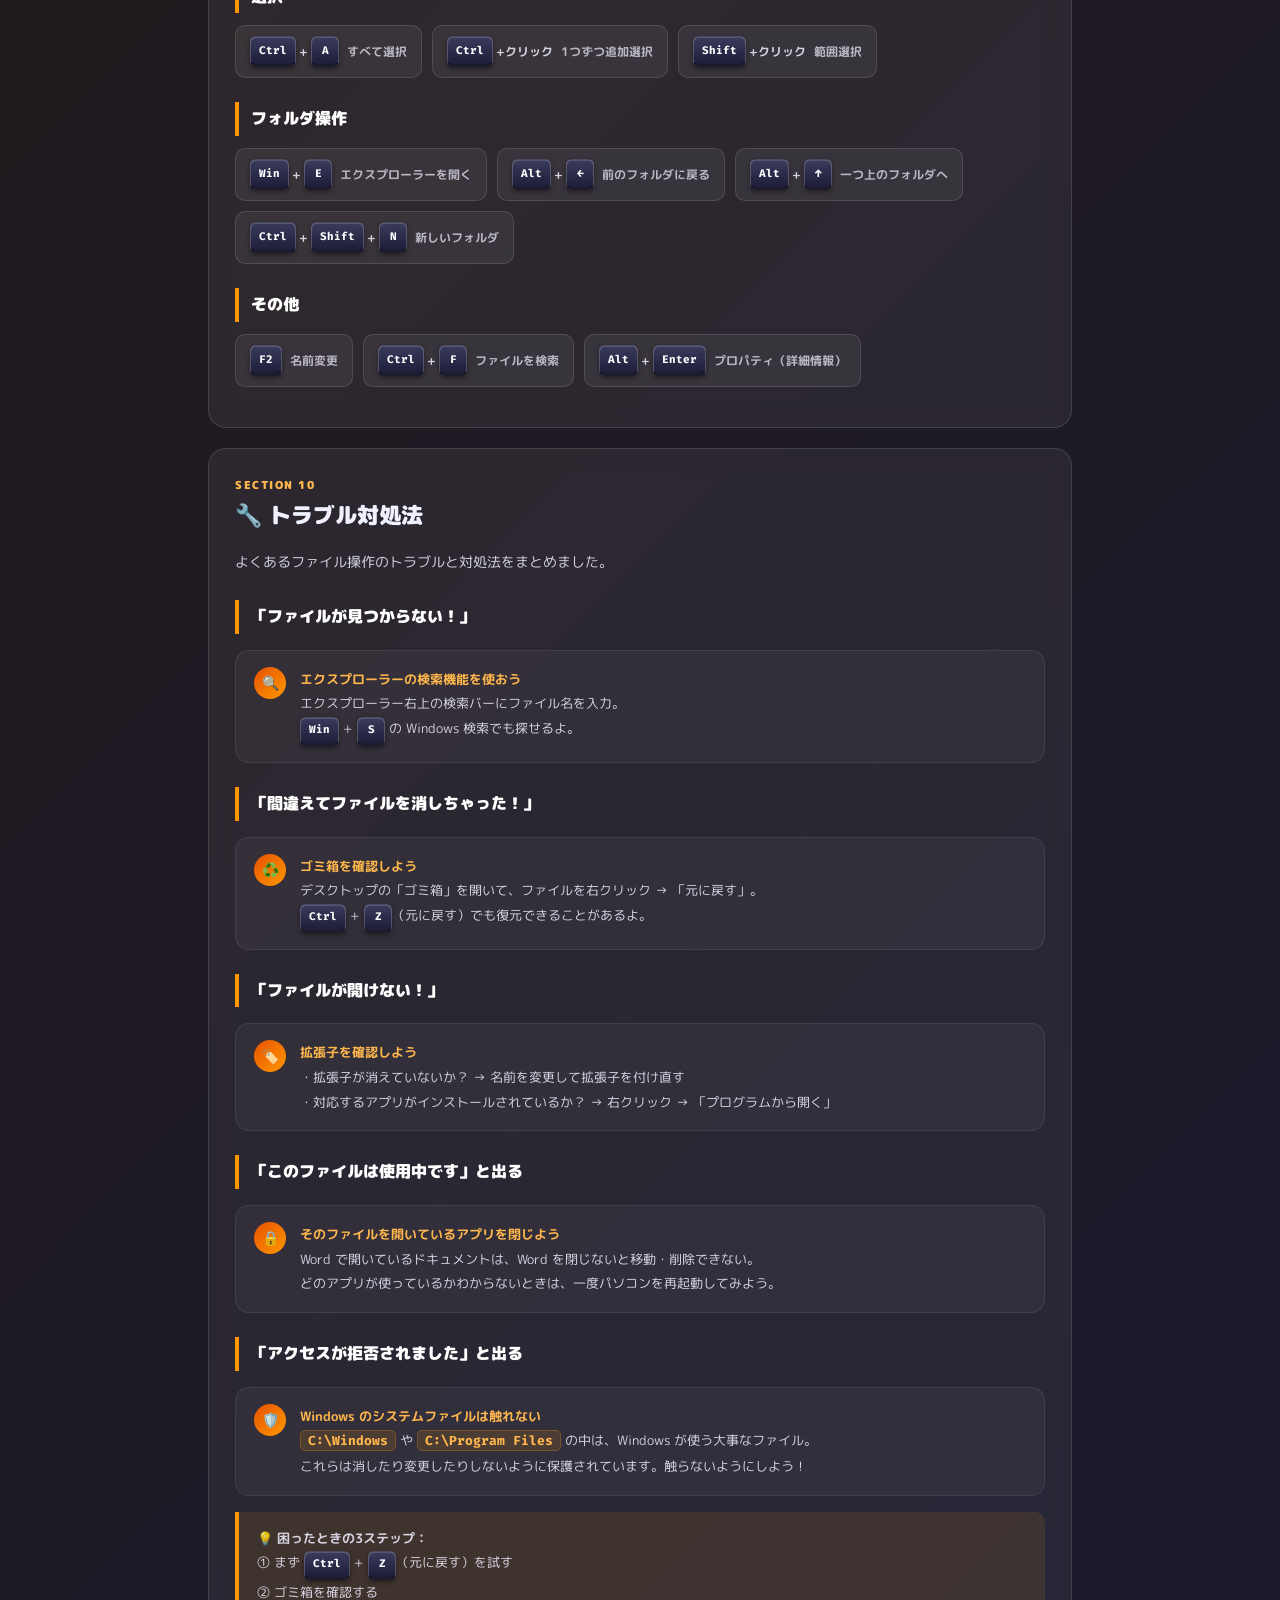
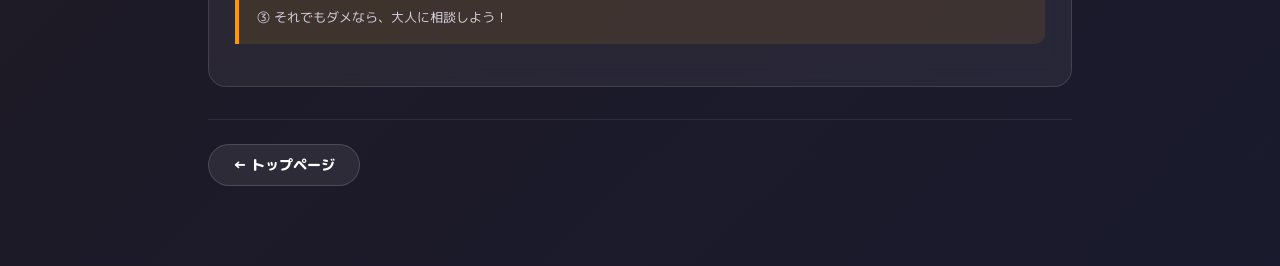
==== commit c97e4f91: "Add term tooltip system with AI-assist across all lesson pages Shared system (shared/terms.css + ter" ====
--- a/files/file-basics.html
+++ b/files/file-basics.html
@@ -265,6 +265,7 @@
 }
 .nav-btn.secondary:hover { background: rgba(255,255,255,0.14); box-shadow: none; }
 </style>
+<link rel="stylesheet" href="../shared/terms.css">
 </head>
 <body>
 <div class="outer">
@@ -349,7 +350,7 @@
     <div class="section-num">SECTION 02</div>
     <div class="section-title">🗂️ エクスプローラーを使いこなそう</div>
     <div class="section-body">
-      <p><b>エクスプローラー</b>は、ファイルやフォルダを管理するための Windows の基本アプリです。</p>
+      <p><b><span class="term" data-tip="Windowsでファイルやフォルダを管理するアプリ。Win+Eで開ける">エクスプローラー</span></b>は、ファイルやフォルダを管理するための Windows の基本アプリです。</p>
 
       <h3>エクスプローラーの開き方</h3>
       <div class="shortcut-row">
@@ -400,7 +401,7 @@
         <div class="step">
           <div class="step-num">→</div>
           <div class="step-content">
-            <strong>アドレスバー</strong> — 今いる場所（パス）を表示。クリックして直接入力もできる
+            <strong><span class="term" data-tip="エクスプローラーの上にある、今いるフォルダの場所を表示する部分">アドレスバー</span></strong> — 今いる場所（パス）を表示。クリックして直接入力もできる
           </div>
         </div>
         <div class="step">
@@ -505,7 +506,7 @@
       </ul>
 
       <div class="warn">
-        ⚠️ 名前を変えるときに<b>拡張子（.txt, .jpg など）を消さないように注意！</b><br>
+        ⚠️ 名前を変えるときに<b><span class="term" data-tip="ファイル名の最後の .txt や .jpg の部分。ファイルの種類を表すラベル" data-reading="かくちょうし">拡張子</span>（.txt, .jpg など）を消さないように注意！</b><br>
         拡張子を消すとファイルが開けなくなることがあります。（拡張子については後で詳しく説明）
       </div>
 
@@ -736,7 +737,7 @@
     <div class="section-title">🗺️ パスを理解しよう</div>
     <div class="section-body">
       <p>
-        <b>パス（Path）</b>とは、ファイルやフォルダの「住所」のこと。<br>
+        <b><span class="term" data-tip="ファイルやフォルダの住所。パソコンの中のどこにあるかを正確に示す">パス</span>（Path）</b>とは、ファイルやフォルダの「住所」のこと。<br>
         パソコンの中のどこにデータがあるかを正確に示します。
       </p>
 
@@ -760,7 +761,7 @@
       <h3>絶対パスと相対パス</h3>
       <div class="compare-grid">
         <div class="compare-card">
-          <h4>🏠 絶対パス</h4>
+          <h4>🏠 <span class="term" data-tip="一番上（Cドライブ）から書く完全な住所。どこにいても場所がわかる" data-reading="ぜったいパス">絶対パス</span></h4>
           <p>
             一番上（C:\）からの完全な住所。<br>
             <code>C:\Users\あなた\Documents\レポート.docx</code><br>
@@ -768,7 +769,7 @@
           </p>
         </div>
         <div class="compare-card">
-          <h4>📍 相対パス</h4>
+          <h4>📍 <span class="term" data-tip="今いる場所からの道順。短く書けるけど、今いる場所で意味が変わる" data-reading="そうたいパス">相対パス</span></h4>
           <p>
             今いる場所からの道順。<br>
             <code>Documents\レポート.docx</code><br>
@@ -887,7 +888,7 @@
     <div class="section-title">📦 圧縮と展開（ZIP）</div>
     <div class="section-body">
       <p>
-        複数のファイルをまとめて1つにしたり、ファイルサイズを小さくするのが<b>圧縮</b>。<br>
+        複数のファイルをまとめて1つにしたり、ファイルサイズを小さくするのが<b><span class="term" data-tip="複数のファイルを1つにまとめて小さくすること。段ボールに荷物を詰めるイメージ" data-reading="あっしゅく">圧縮</span></b>。<br>
         メールで送るときや、ネットからダウンロードしたファイルでよく使います。
       </p>
 
@@ -900,7 +901,7 @@
           </p>
         </div>
         <div class="compare-card">
-          <h4>📂 展開（解凍）</h4>
+          <h4>📂 <span class="term" data-tip="圧縮されたファイルから中身を取り出すこと。解凍ともいう" data-reading="てんかい">展開</span>（解凍）</h4>
           <p>
             .zip ファイルから元のファイルを取り出す。<br>
             「段ボールを開けて中身を出す」イメージ。
@@ -1141,5 +1142,6 @@
   </div>
 
 </div>
+<script src="../shared/terms.js"></script>
 </body>
 </html>
--- a/shared/terms.css
+++ b/shared/terms.css
@@ -0,0 +1,91 @@
+/* ── 用語ツールチップ ── */
+.term {
+  color: #50e6ff;
+  border-bottom: 1.5px dashed rgba(80,230,255,0.4);
+  cursor: help;
+  position: relative;
+  font-weight: 700;
+  transition: color 0.15s;
+}
+.term:hover { color: #7df3ff; }
+
+/* ツールチップ本体 */
+.term-tip {
+  position: fixed;
+  z-index: 9999;
+  background: rgba(15,12,41,0.97);
+  border: 1.5px solid rgba(80,230,255,0.35);
+  border-radius: 14px;
+  padding: 14px 16px;
+  max-width: 320px;
+  width: max-content;
+  box-shadow: 0 12px 40px rgba(0,0,0,0.5);
+  backdrop-filter: blur(12px);
+  pointer-events: auto;
+  animation: tipIn 0.15s ease;
+  font-size: 13px;
+  line-height: 1.7;
+  color: rgba(240,240,255,0.9);
+}
+@keyframes tipIn {
+  from { opacity: 0; transform: translateY(4px); }
+  to   { opacity: 1; transform: translateY(0); }
+}
+
+.term-tip-word {
+  font-size: 15px;
+  font-weight: 900;
+  color: #50e6ff;
+  margin-bottom: 6px;
+  display: flex;
+  align-items: center;
+  gap: 6px;
+}
+.term-tip-reading {
+  font-size: 11px;
+  font-weight: 700;
+  color: rgba(240,240,255,0.45);
+}
+.term-tip-body {
+  margin-bottom: 10px;
+  font-weight: 700;
+}
+.term-tip-ai {
+  display: inline-flex;
+  align-items: center;
+  gap: 5px;
+  background: rgba(255,255,255,0.08);
+  border: 1px solid rgba(255,255,255,0.15);
+  border-radius: 50px;
+  padding: 5px 14px;
+  font-size: 11px;
+  font-weight: 800;
+  color: rgba(240,240,255,0.7);
+  cursor: pointer;
+  text-decoration: none;
+  transition: all 0.15s;
+}
+.term-tip-ai:hover {
+  background: rgba(255,255,255,0.15);
+  color: #fff;
+}
+.term-tip-copied {
+  font-size: 11px;
+  color: #2ecc71;
+  font-weight: 800;
+  margin-left: 6px;
+  display: none;
+}
+.term-tip-close {
+  position: absolute;
+  top: 8px;
+  right: 10px;
+  background: none;
+  border: none;
+  color: rgba(240,240,255,0.35);
+  font-size: 16px;
+  cursor: pointer;
+  padding: 2px 6px;
+  border-radius: 4px;
+}
+.term-tip-close:hover { color: #fff; background: rgba(255,255,255,0.1); }
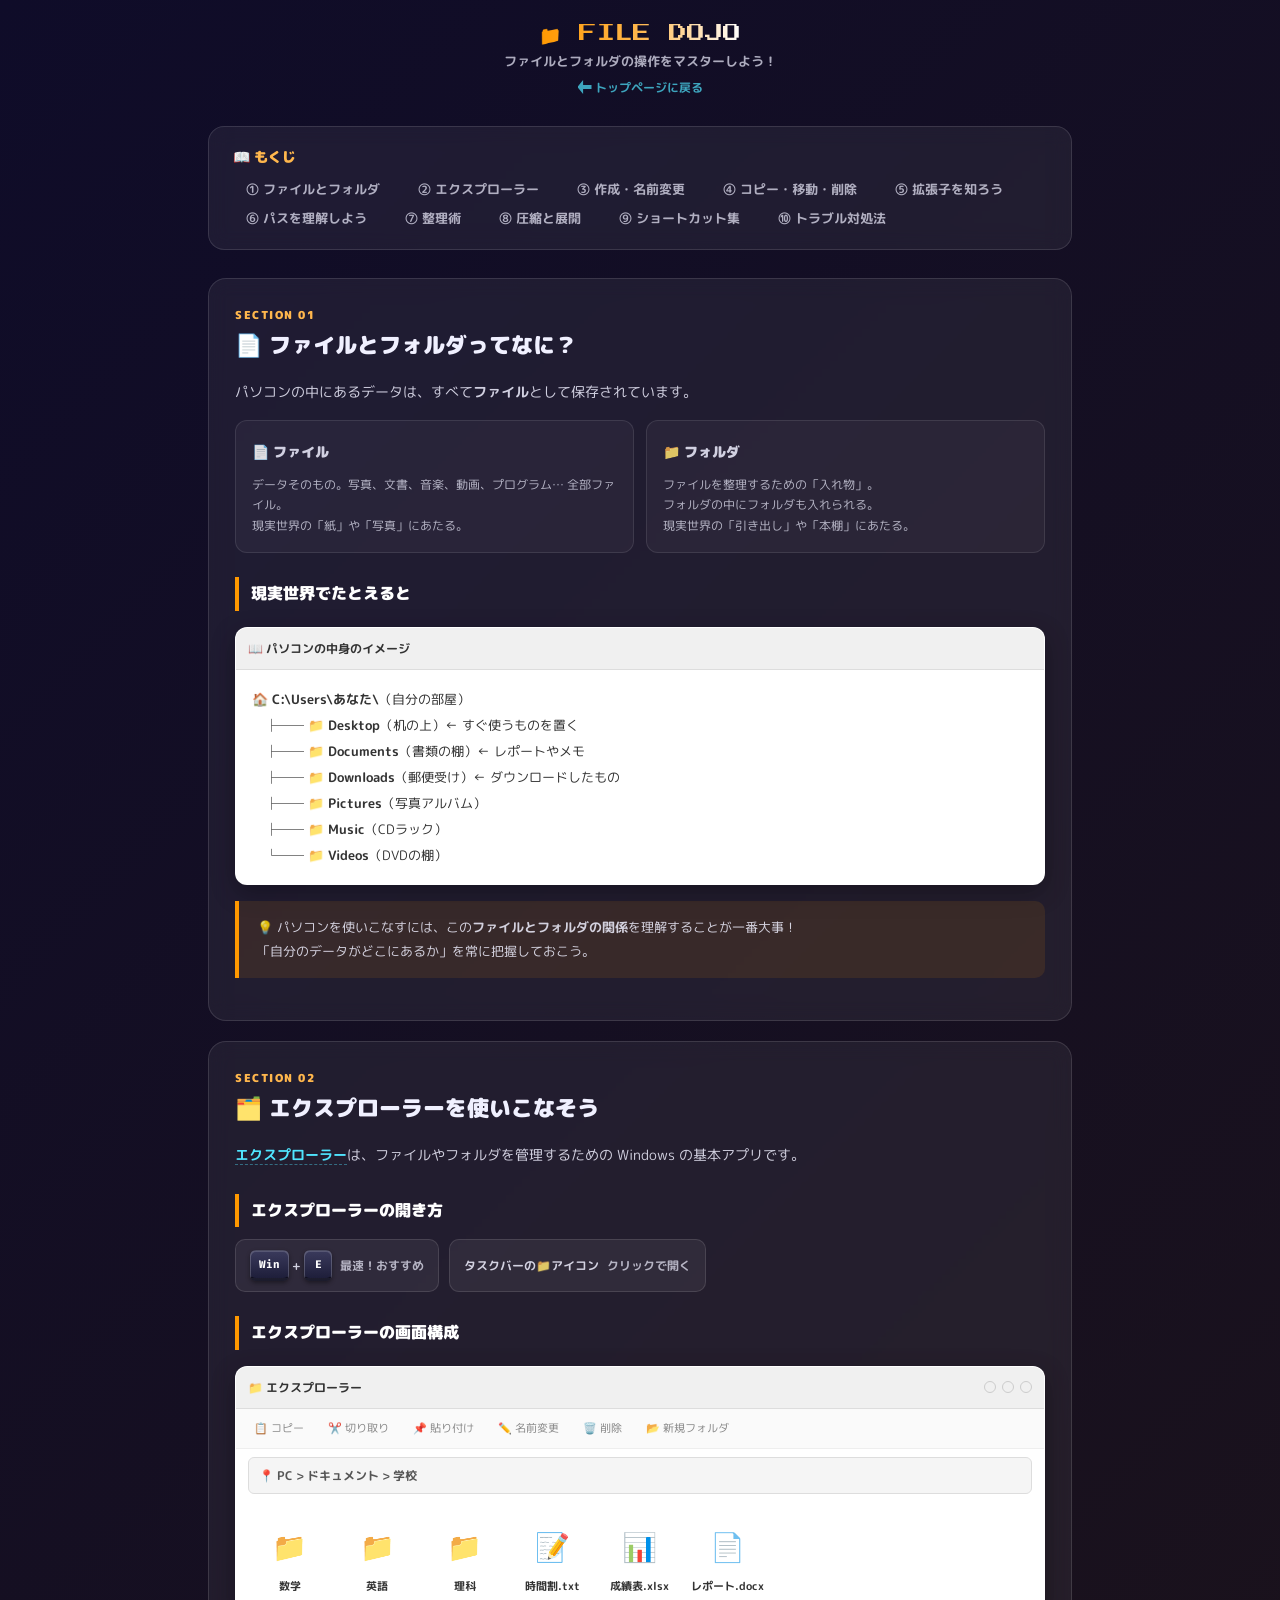
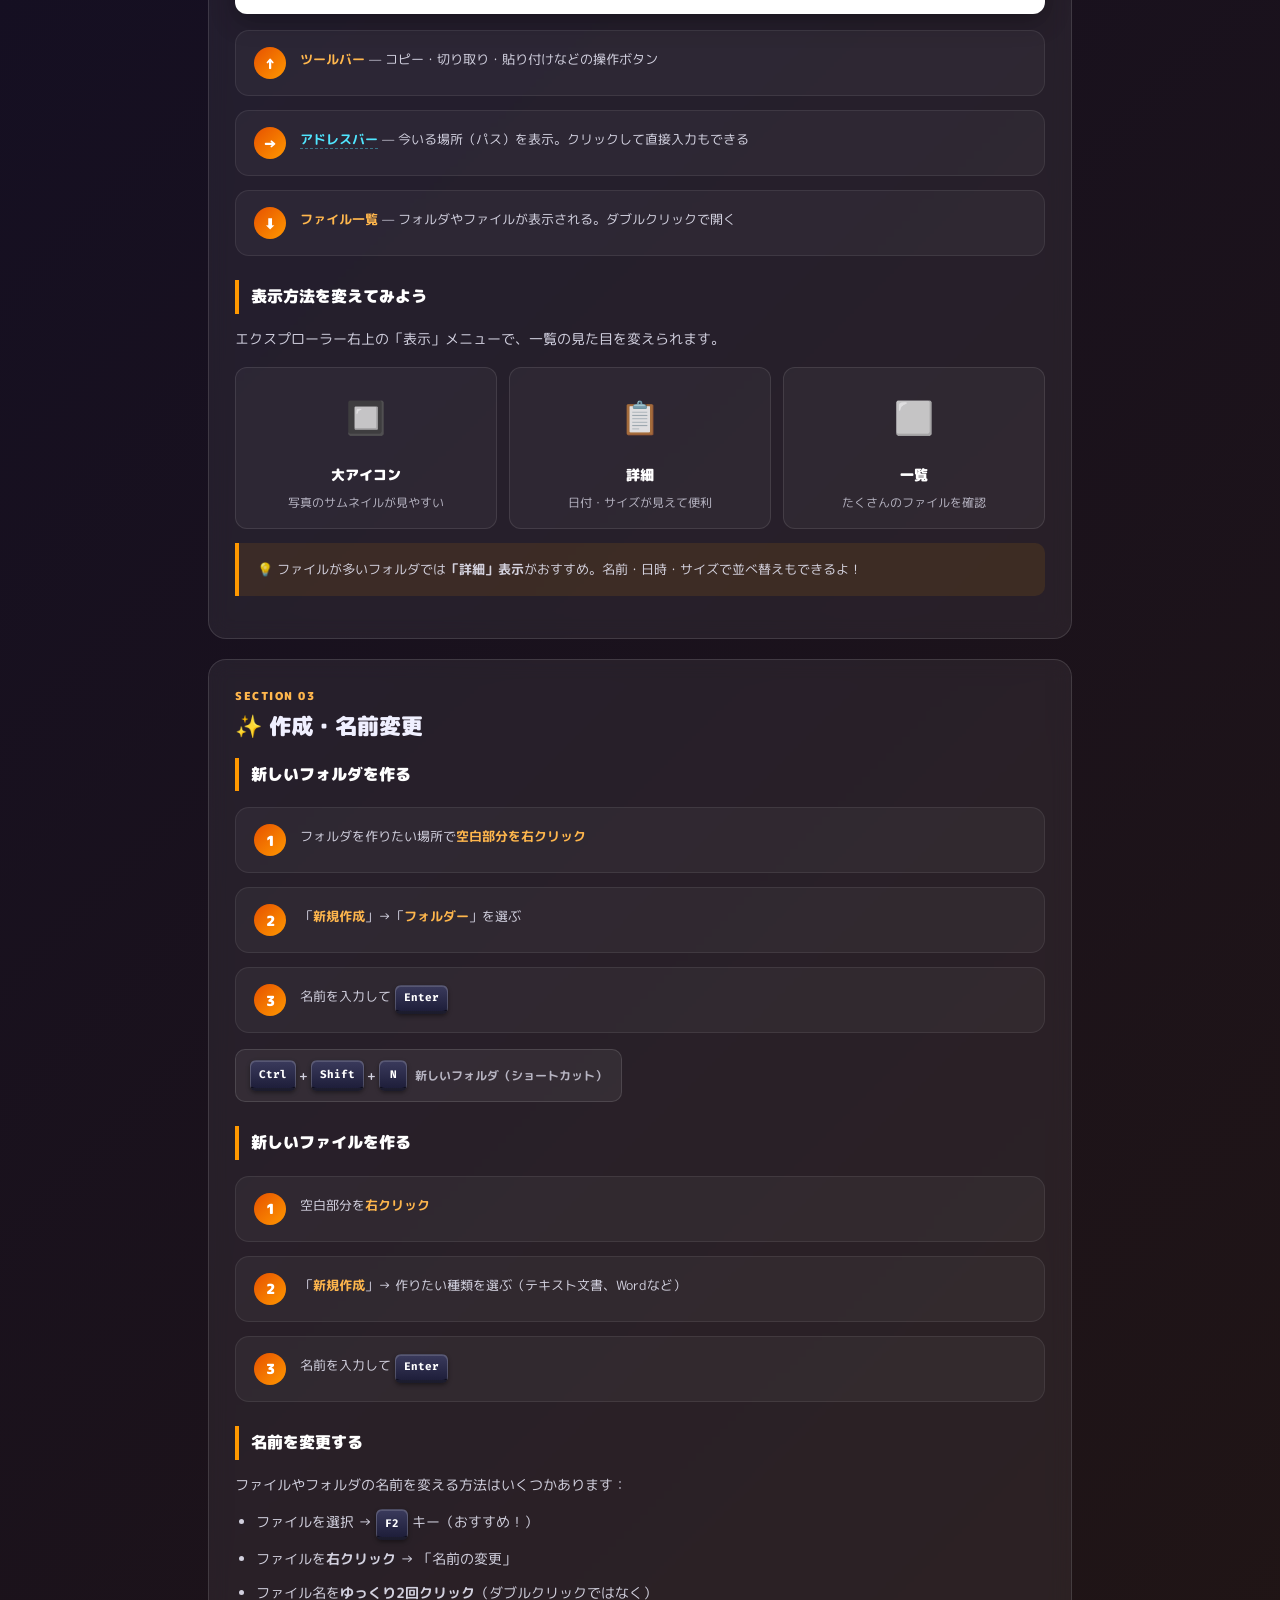
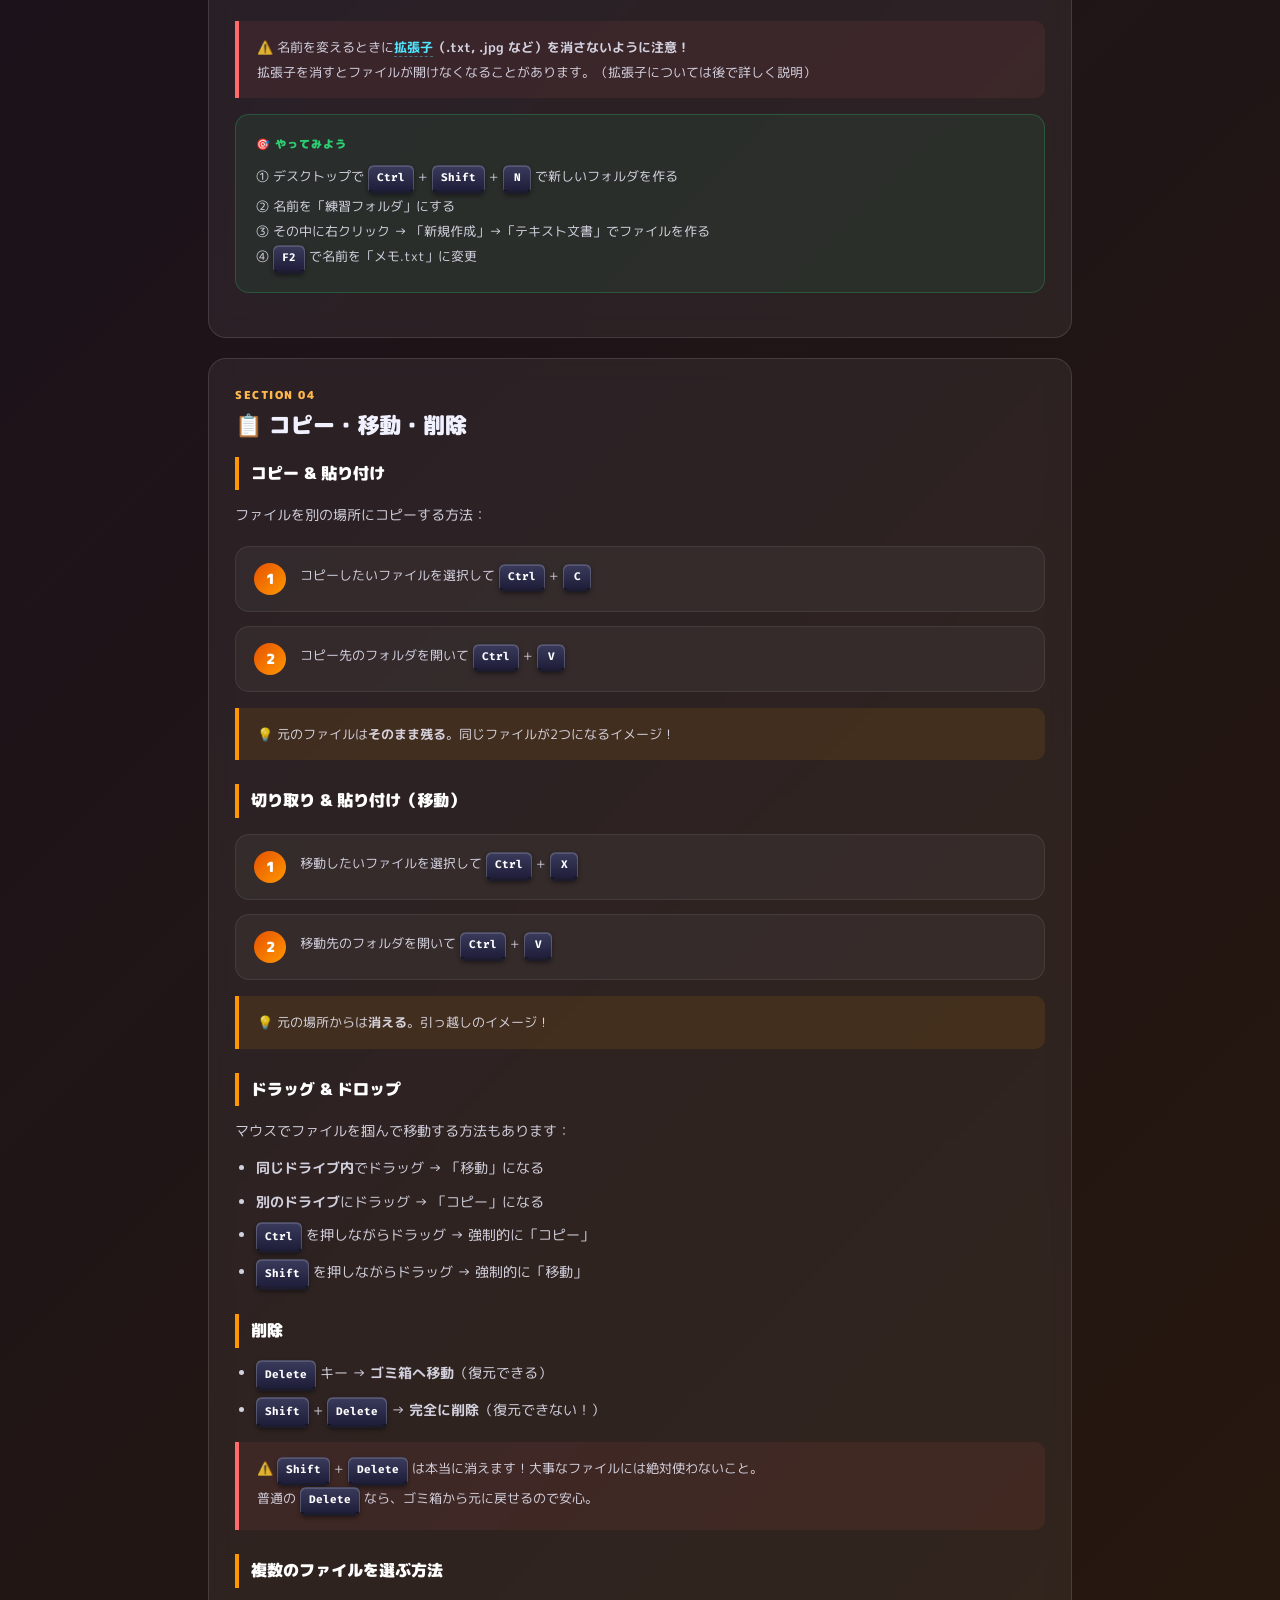
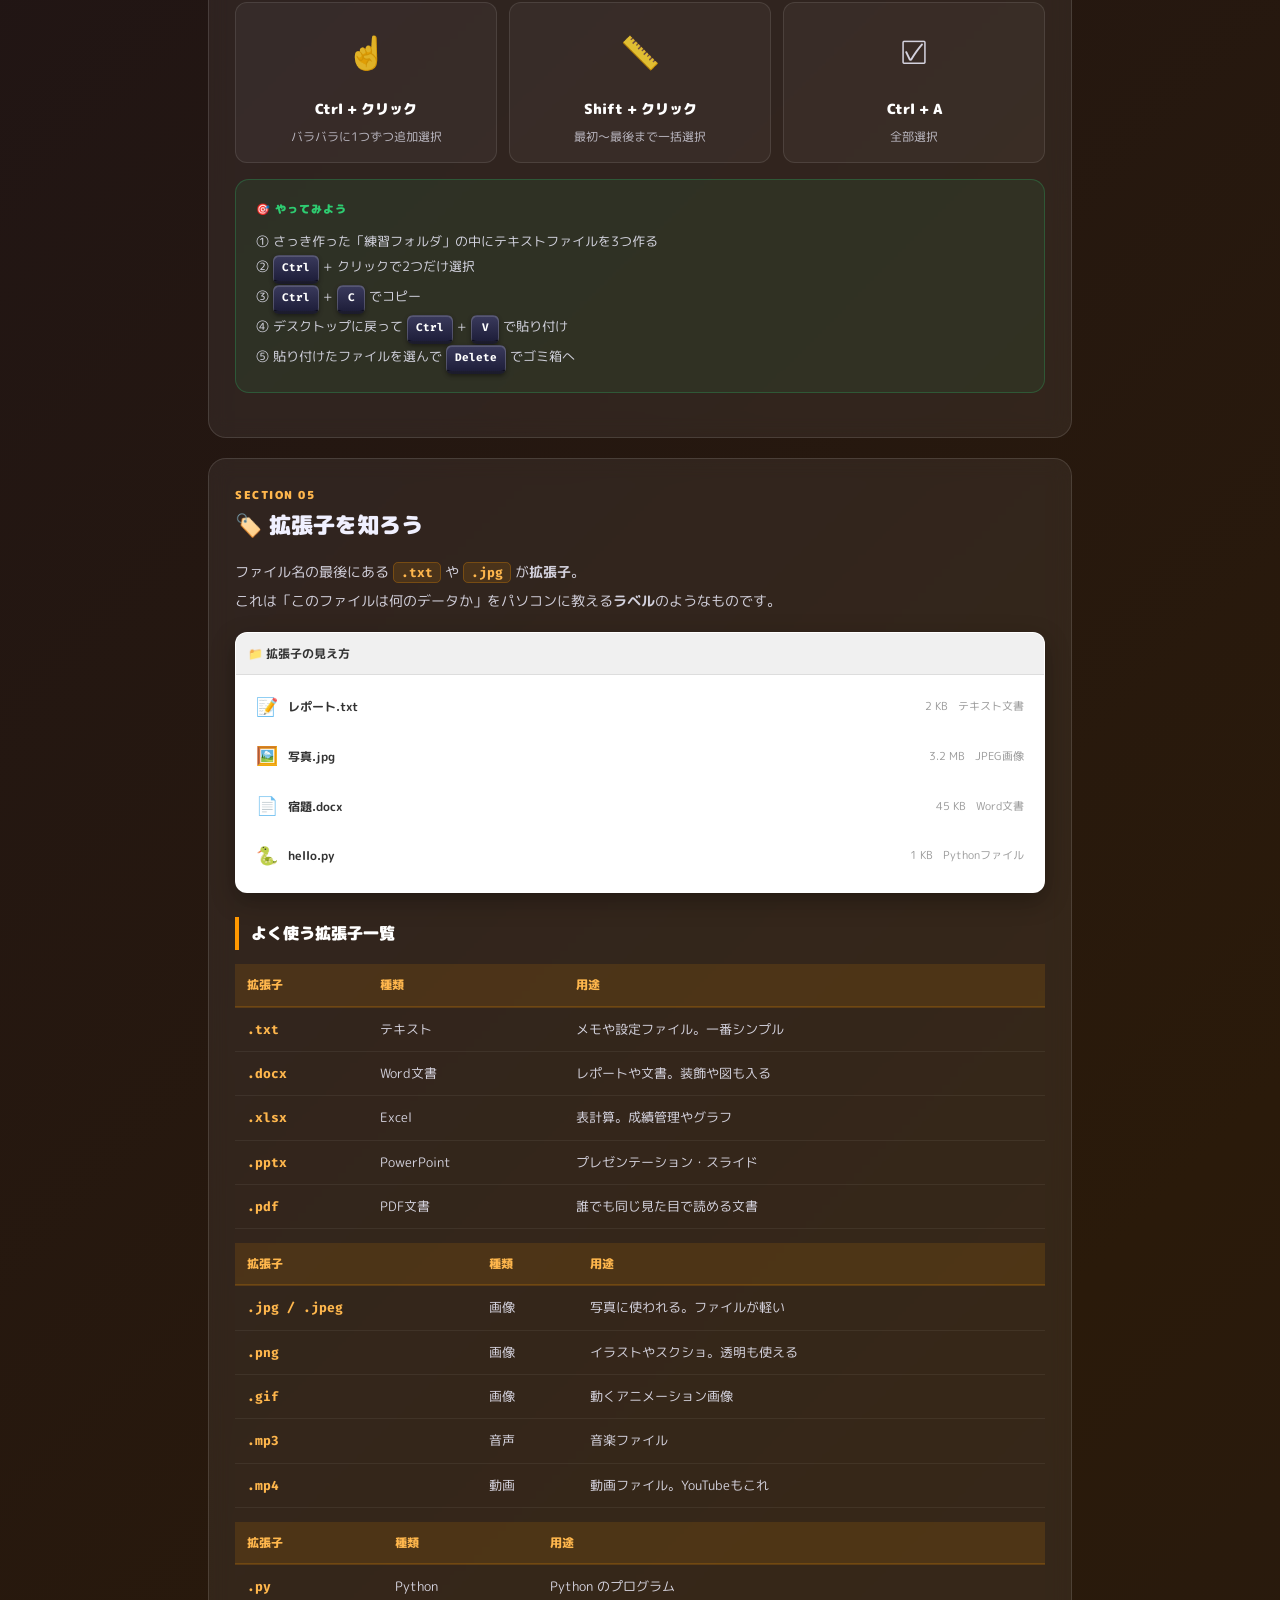
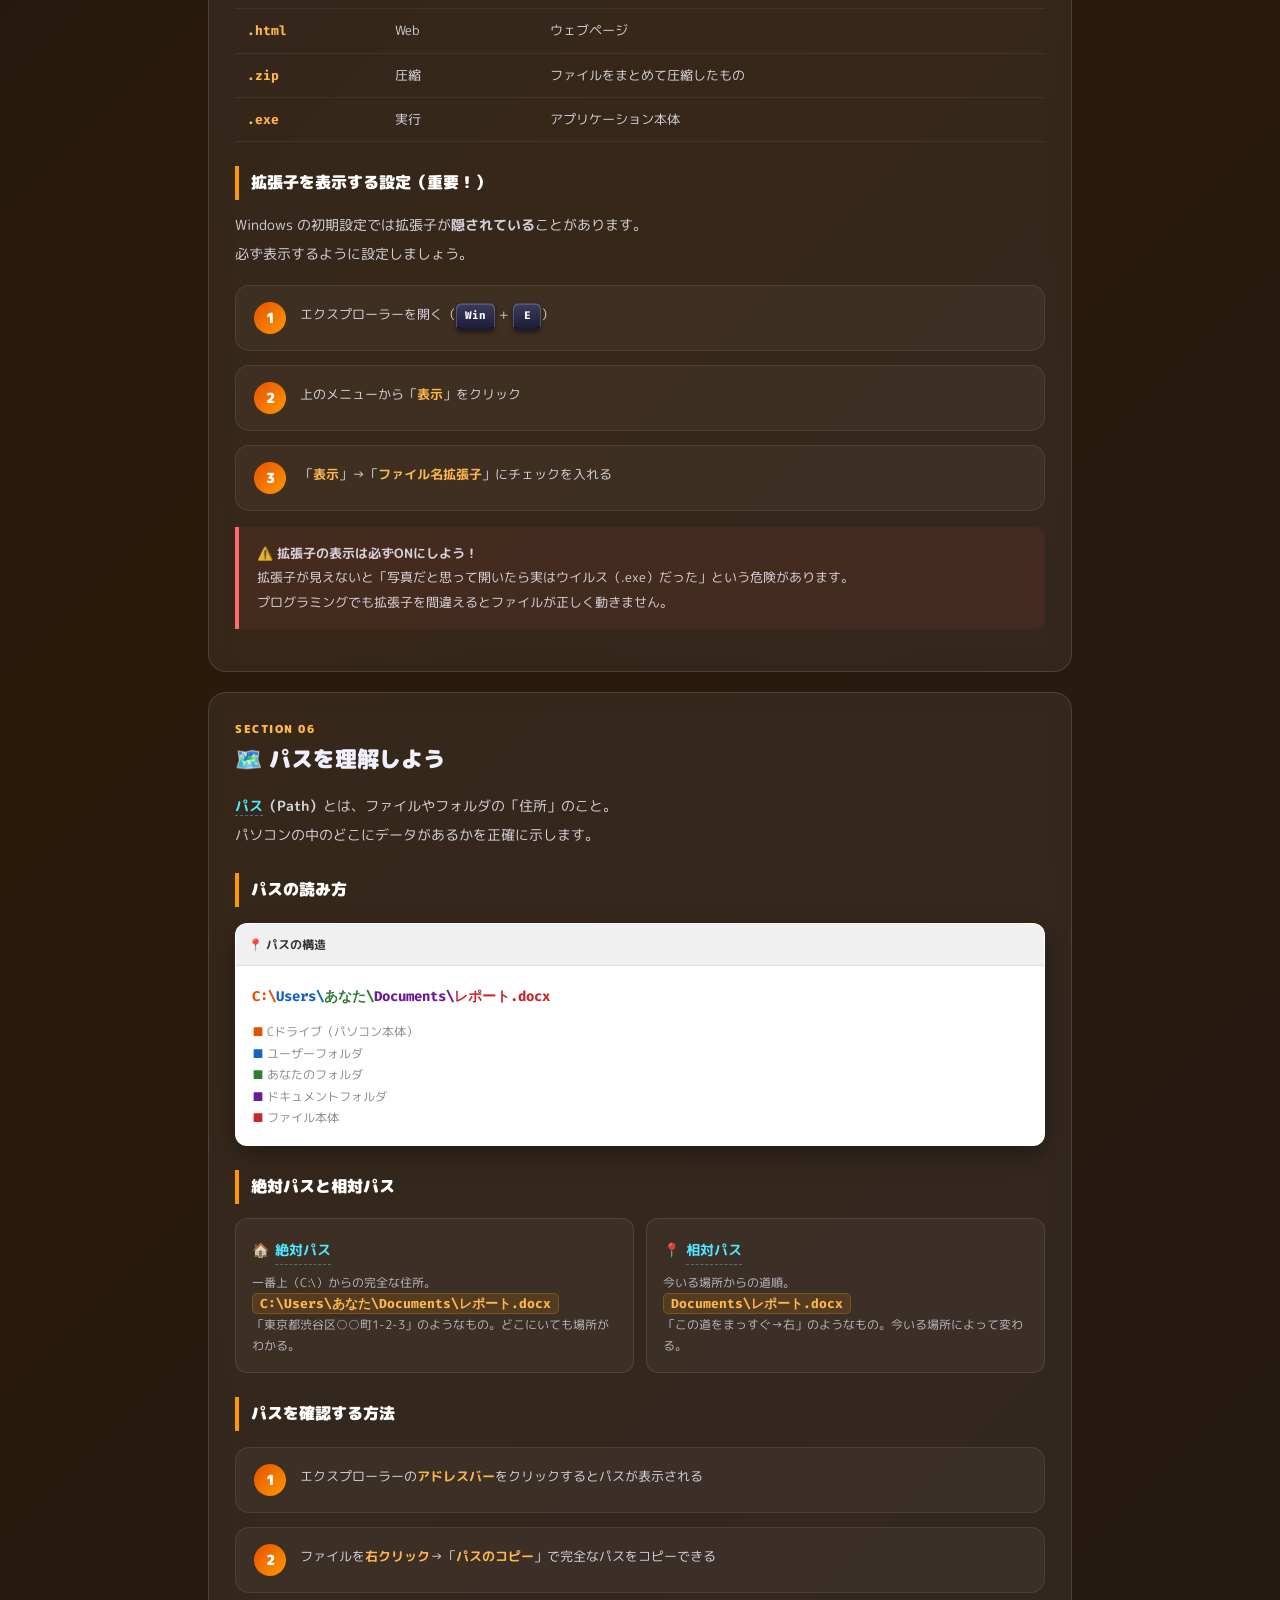
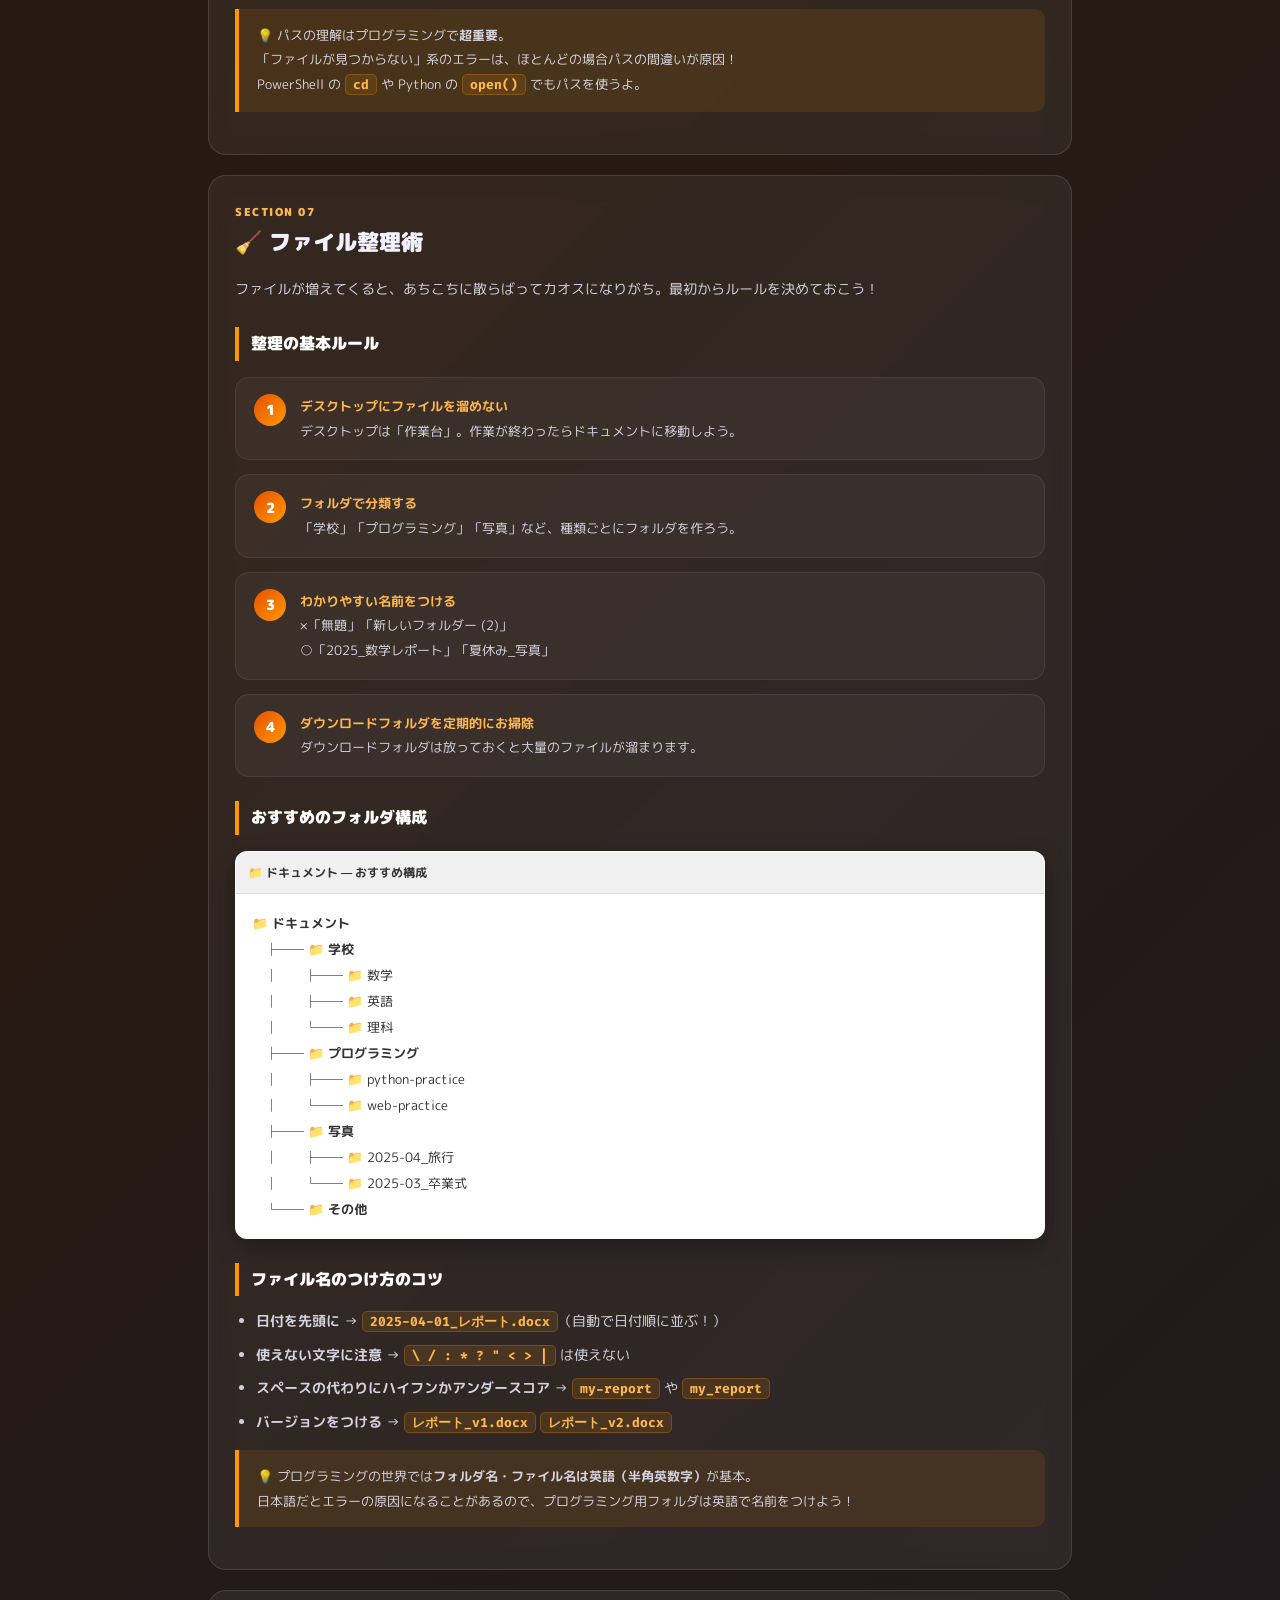
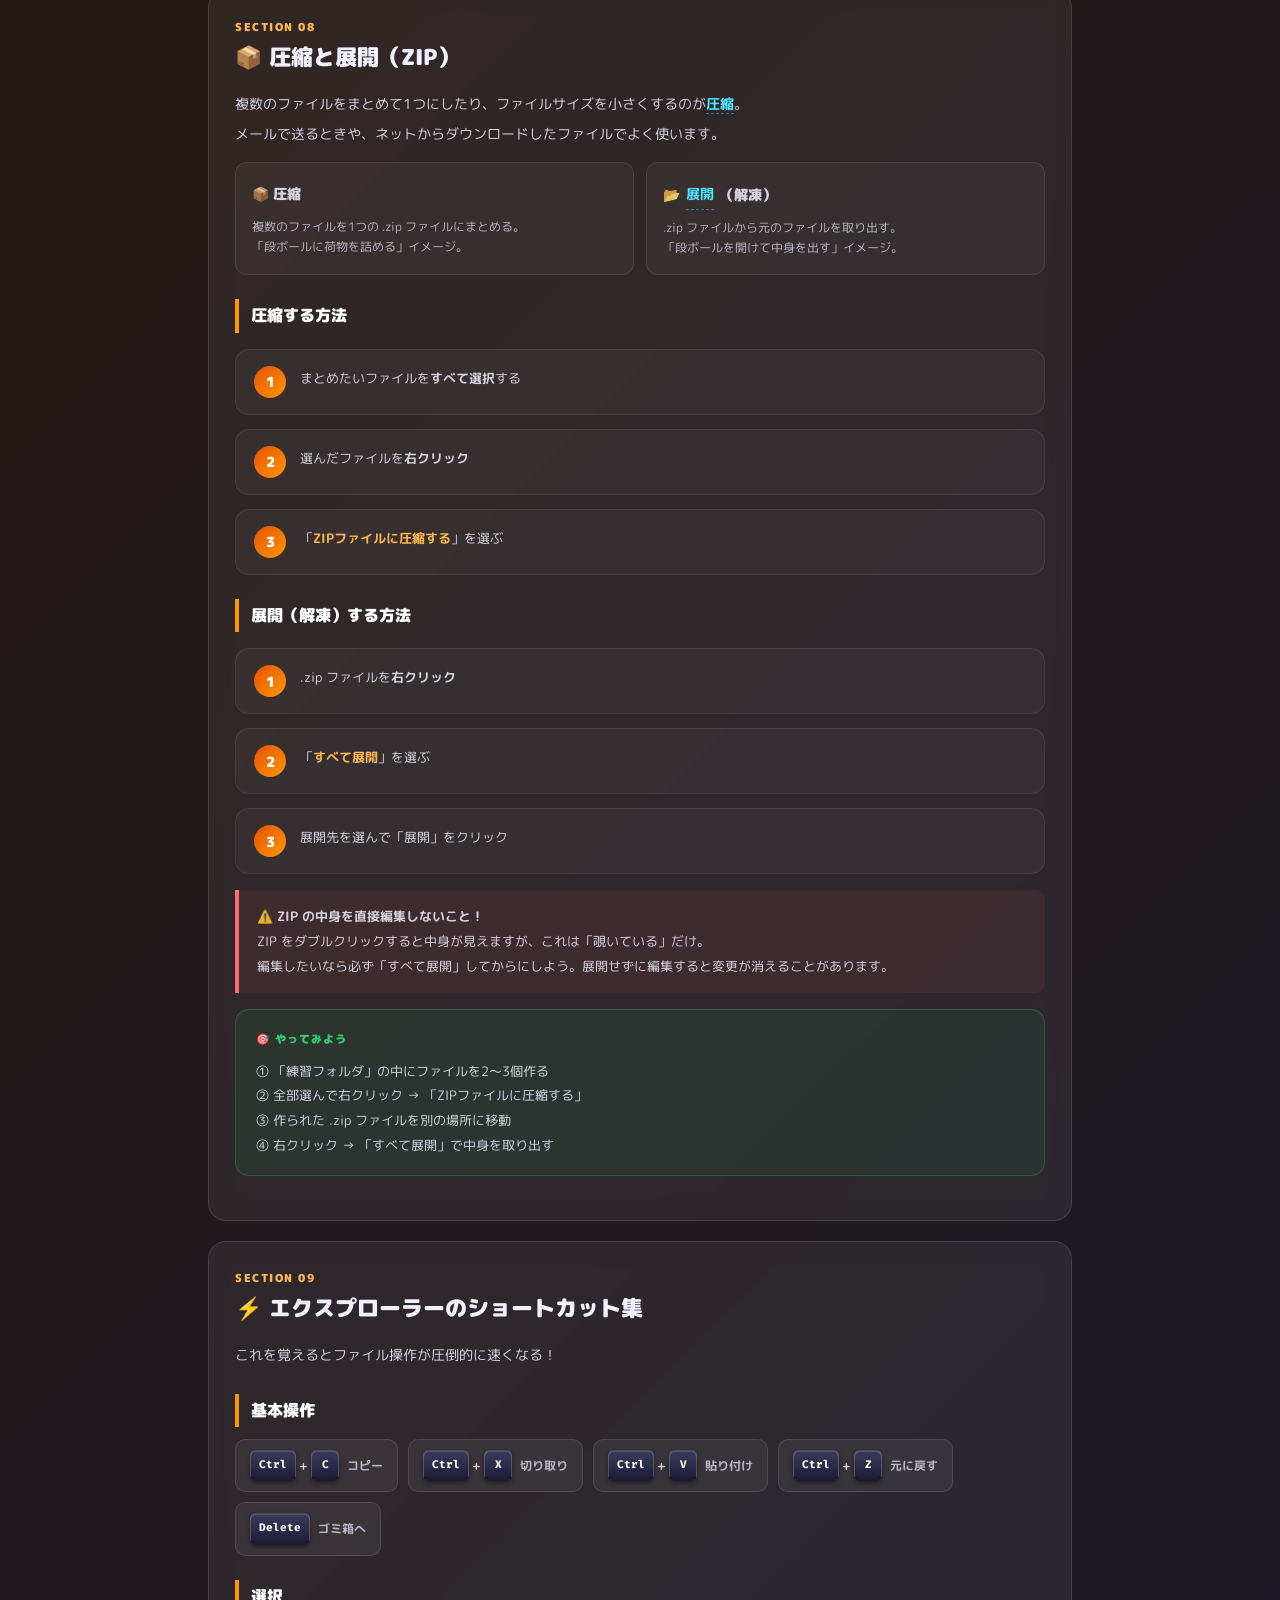
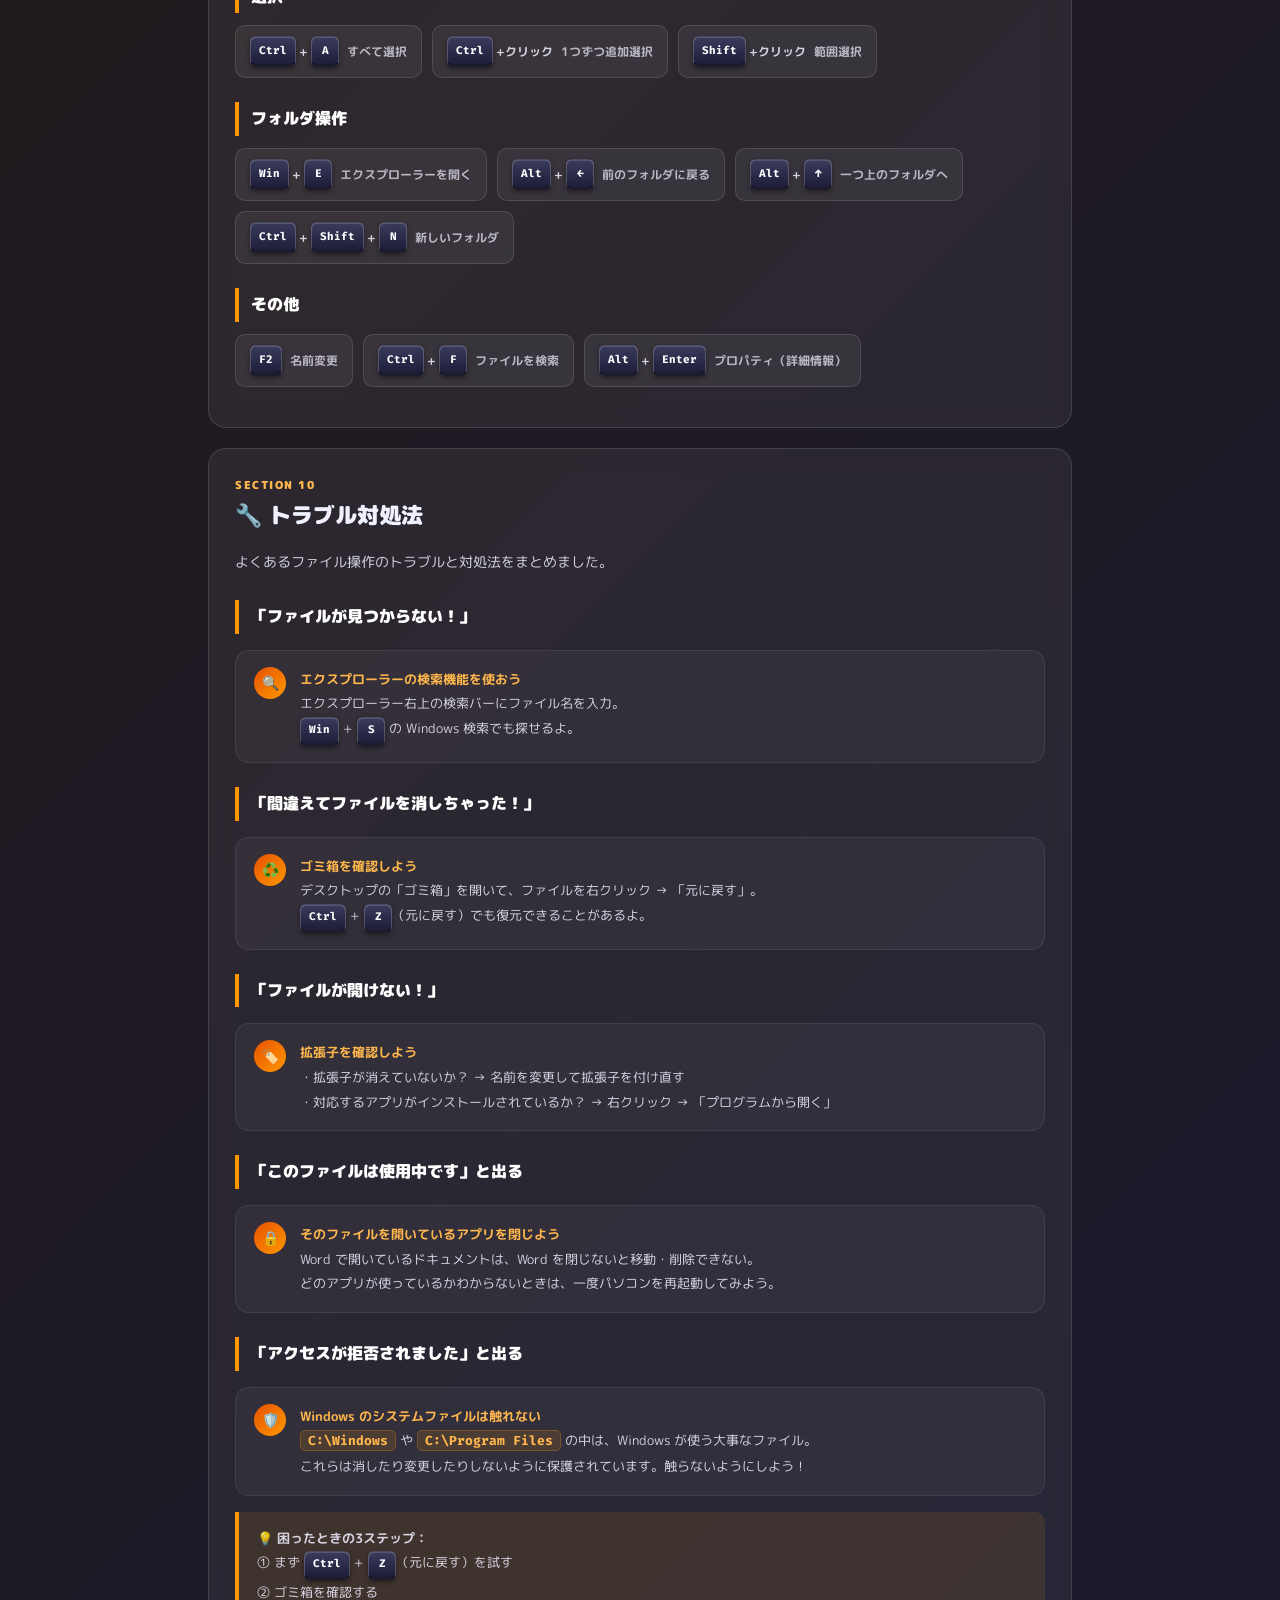
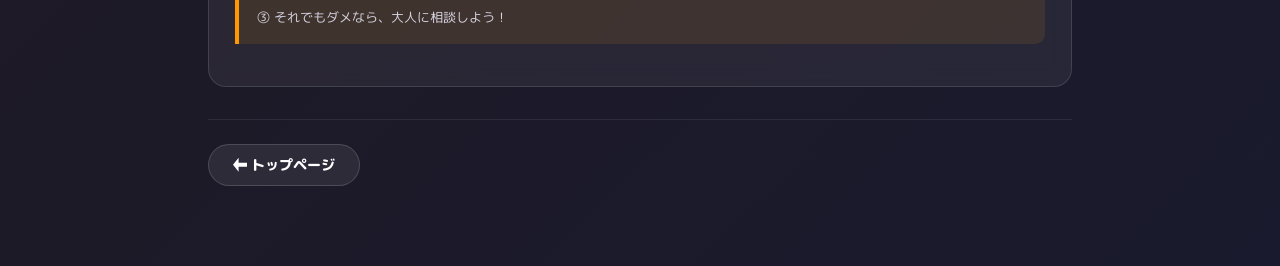
==== commit 78245afb: "Replace functional UI emojis with CSS icons New shared/icons.css with clip-path based icons: - .icon" ====
--- a/files/file-basics.html
+++ b/files/file-basics.html
@@ -266,6 +266,7 @@
 .nav-btn.secondary:hover { background: rgba(255,255,255,0.14); box-shadow: none; }
 </style>
 <link rel="stylesheet" href="../shared/terms.css">
+<link rel="stylesheet" href="../shared/icons.css">
 </head>
 <body>
 <div class="outer">
@@ -273,7 +274,7 @@
   <div class="header">
     <div class="logo">📁 FILE DOJO</div>
     <div class="sub">ファイルとフォルダの操作をマスターしよう！</div>
-    <a class="home-link" href="../index.html">← トップページに戻る</a>
+    <a class="home-link" href="../index.html"><span class="icon-arrow-left"></span> トップページに戻る</a>
   </div>
 
   <!-- TOC -->
@@ -1138,7 +1139,7 @@
 
   <!-- NAV -->
   <div class="nav-bottom">
-    <a class="nav-btn secondary" href="../index.html">← トップページ</a>
+    <a class="nav-btn secondary" href="../index.html"><span class="icon-arrow-left"></span> トップページ</a>
   </div>
 
 </div>
--- a/shared/icons.css
+++ b/shared/icons.css
@@ -0,0 +1,89 @@
+/* ── 共通 SVG/CSS アイコン ── */
+
+/* ▶ 再生ボタン (run-btn, preview-btn 内) */
+.icon-play {
+  display: inline-block;
+  width: 12px;
+  height: 12px;
+  background: currentColor;
+  clip-path: polygon(0% 0%, 100% 50%, 0% 100%);
+  flex-shrink: 0;
+}
+
+/* ✕ 閉じるボタン */
+.icon-close {
+  display: inline-flex;
+  align-items: center;
+  justify-content: center;
+  width: 14px;
+  height: 14px;
+  position: relative;
+}
+.icon-close::before,
+.icon-close::after {
+  content: '';
+  position: absolute;
+  width: 12px;
+  height: 2px;
+  background: currentColor;
+  border-radius: 1px;
+}
+.icon-close::before { transform: rotate(45deg); }
+.icon-close::after  { transform: rotate(-45deg); }
+
+/* ← → ナビ矢印 */
+.icon-arrow-left,
+.icon-arrow-right {
+  display: inline-block;
+  width: 14px;
+  height: 14px;
+  vertical-align: -2px;
+  flex-shrink: 0;
+}
+.icon-arrow-left {
+  background: currentColor;
+  clip-path: polygon(40% 0%, 0% 50%, 40% 100%, 40% 65%, 100% 65%, 100% 35%, 40% 35%);
+}
+.icon-arrow-right {
+  background: currentColor;
+  clip-path: polygon(60% 0%, 100% 50%, 60% 100%, 60% 65%, 0% 65%, 0% 35%, 60% 35%);
+}
+
+/* ✅ 成功 / ❌ 失敗バッジ */
+.badge-ready,
+.badge-done {
+  display: inline-flex;
+  align-items: center;
+  gap: 4px;
+}
+.badge-ready::before,
+.badge-done::before {
+  content: '';
+  display: inline-block;
+  width: 14px;
+  height: 14px;
+  flex-shrink: 0;
+}
+.badge-ready::before {
+  background: #2ecc71;
+  clip-path: polygon(20% 50%, 40% 70%, 80% 25%, 85% 30%, 40% 78%, 15% 55%);
+}
+
+.badge-fail::before {
+  content: '';
+  display: inline-block;
+  width: 14px;
+  height: 14px;
+  flex-shrink: 0;
+  background: #ff6b6b;
+  clip-path: polygon(20% 10%, 50% 40%, 80% 10%, 90% 20%, 60% 50%, 90% 80%, 80% 90%, 50% 60%, 20% 90%, 10% 80%, 40% 50%, 10% 20%);
+}
+
+/* チェックマーク（トラッカー用） */
+.icon-check {
+  display: inline-block;
+  width: 12px;
+  height: 12px;
+  background: currentColor;
+  clip-path: polygon(20% 50%, 40% 70%, 80% 25%, 85% 30%, 40% 78%, 15% 55%);
+}
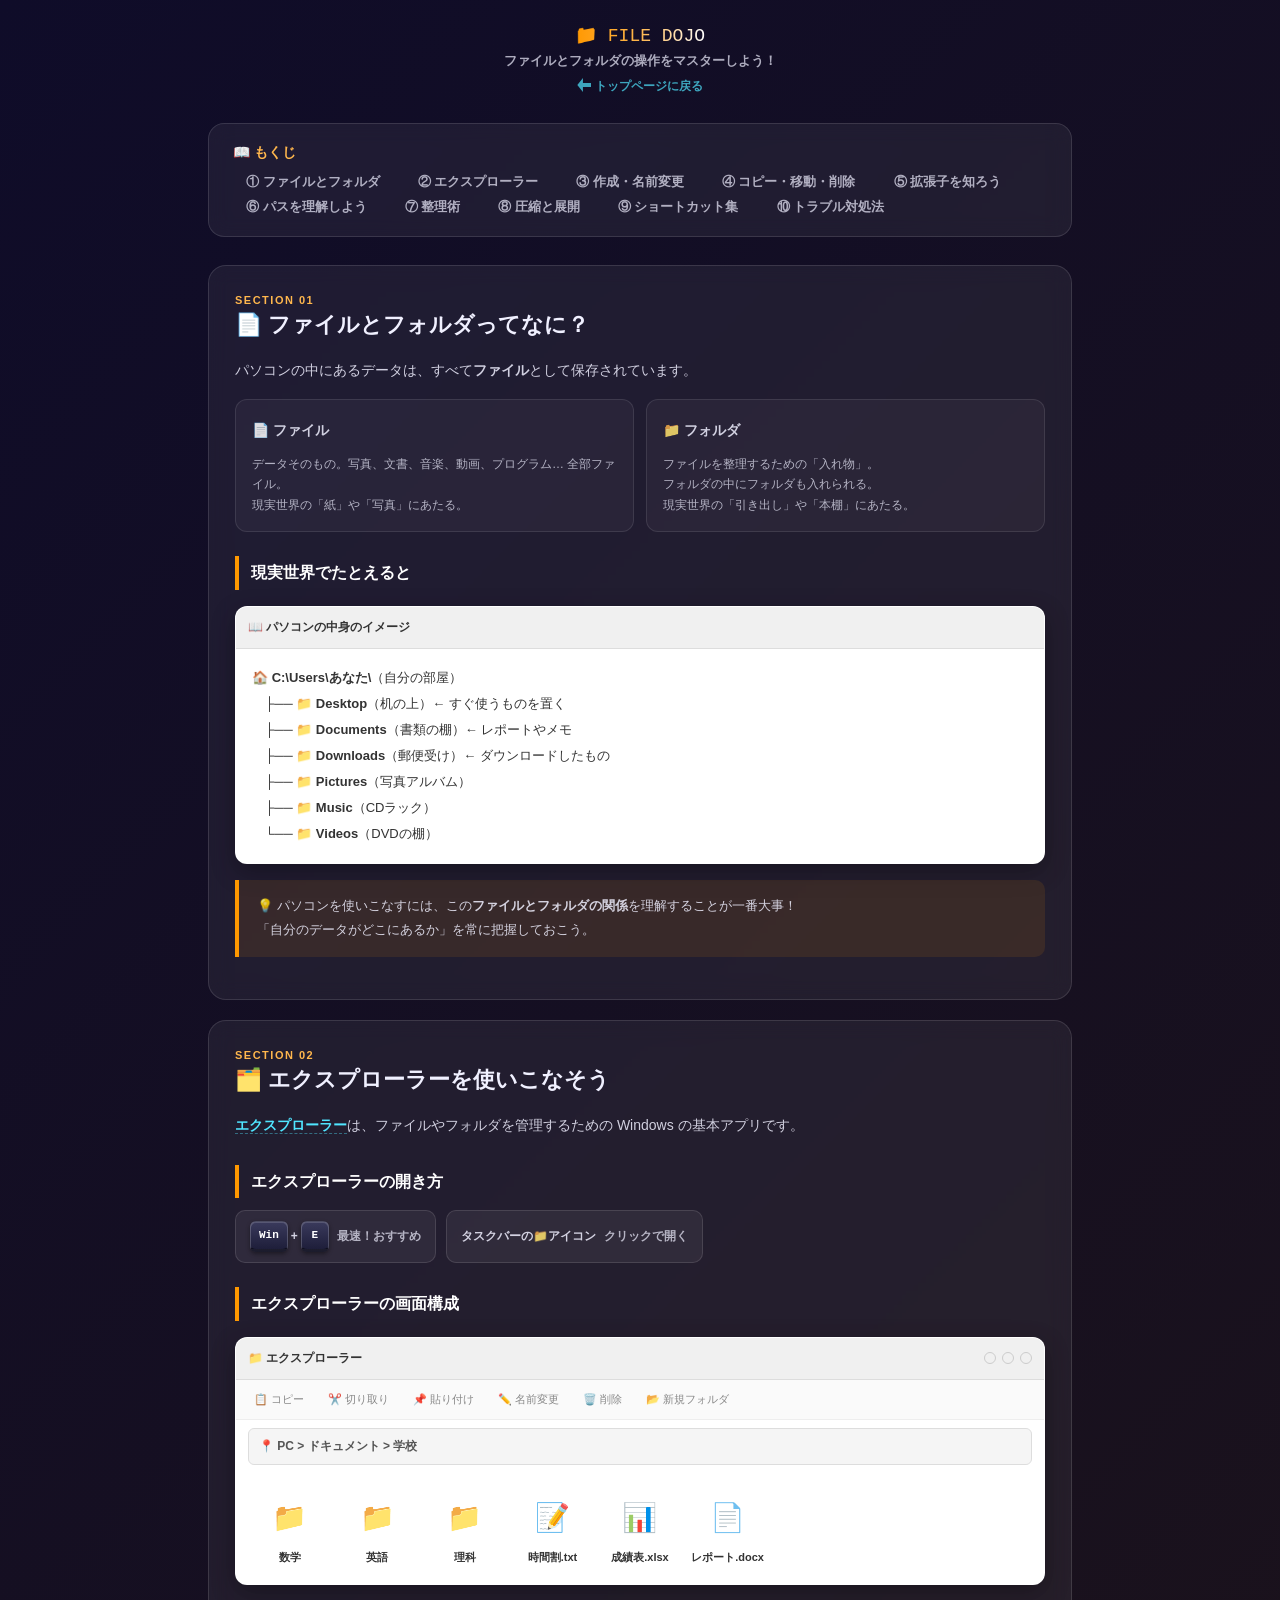
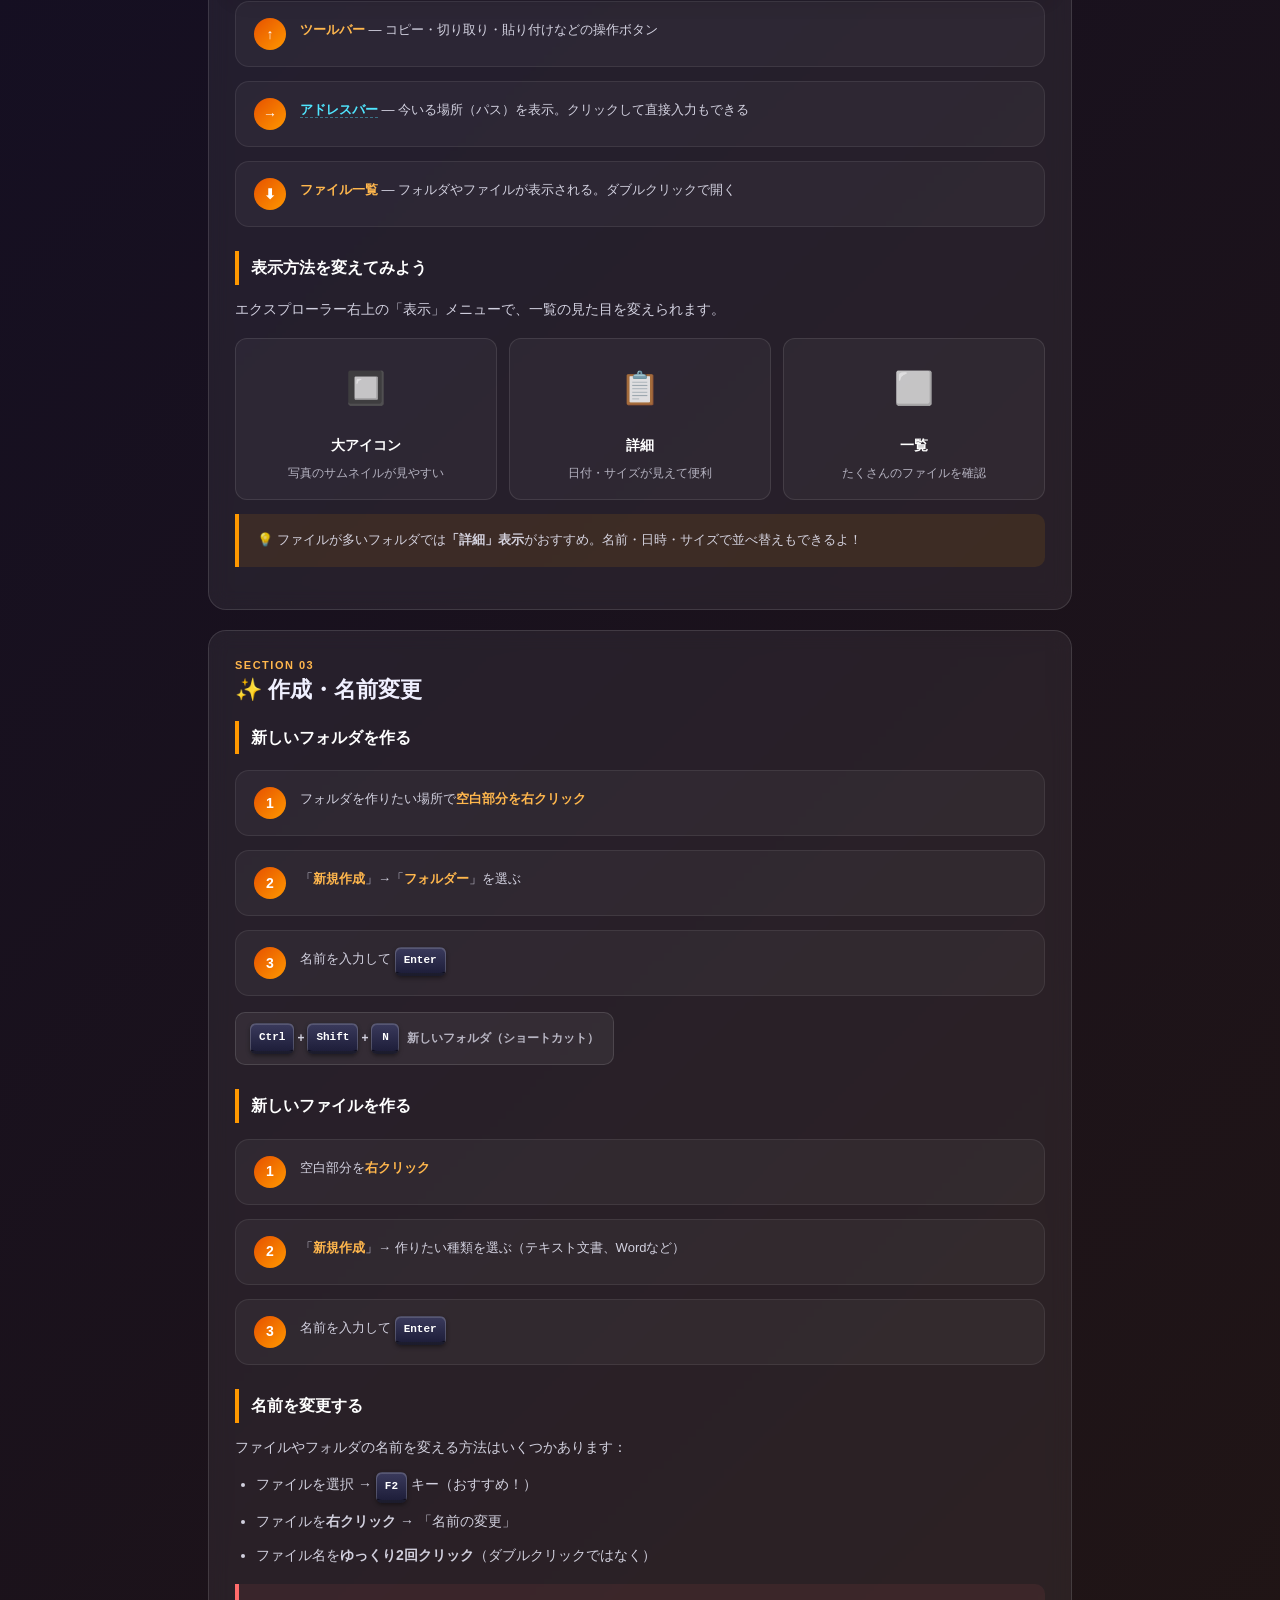
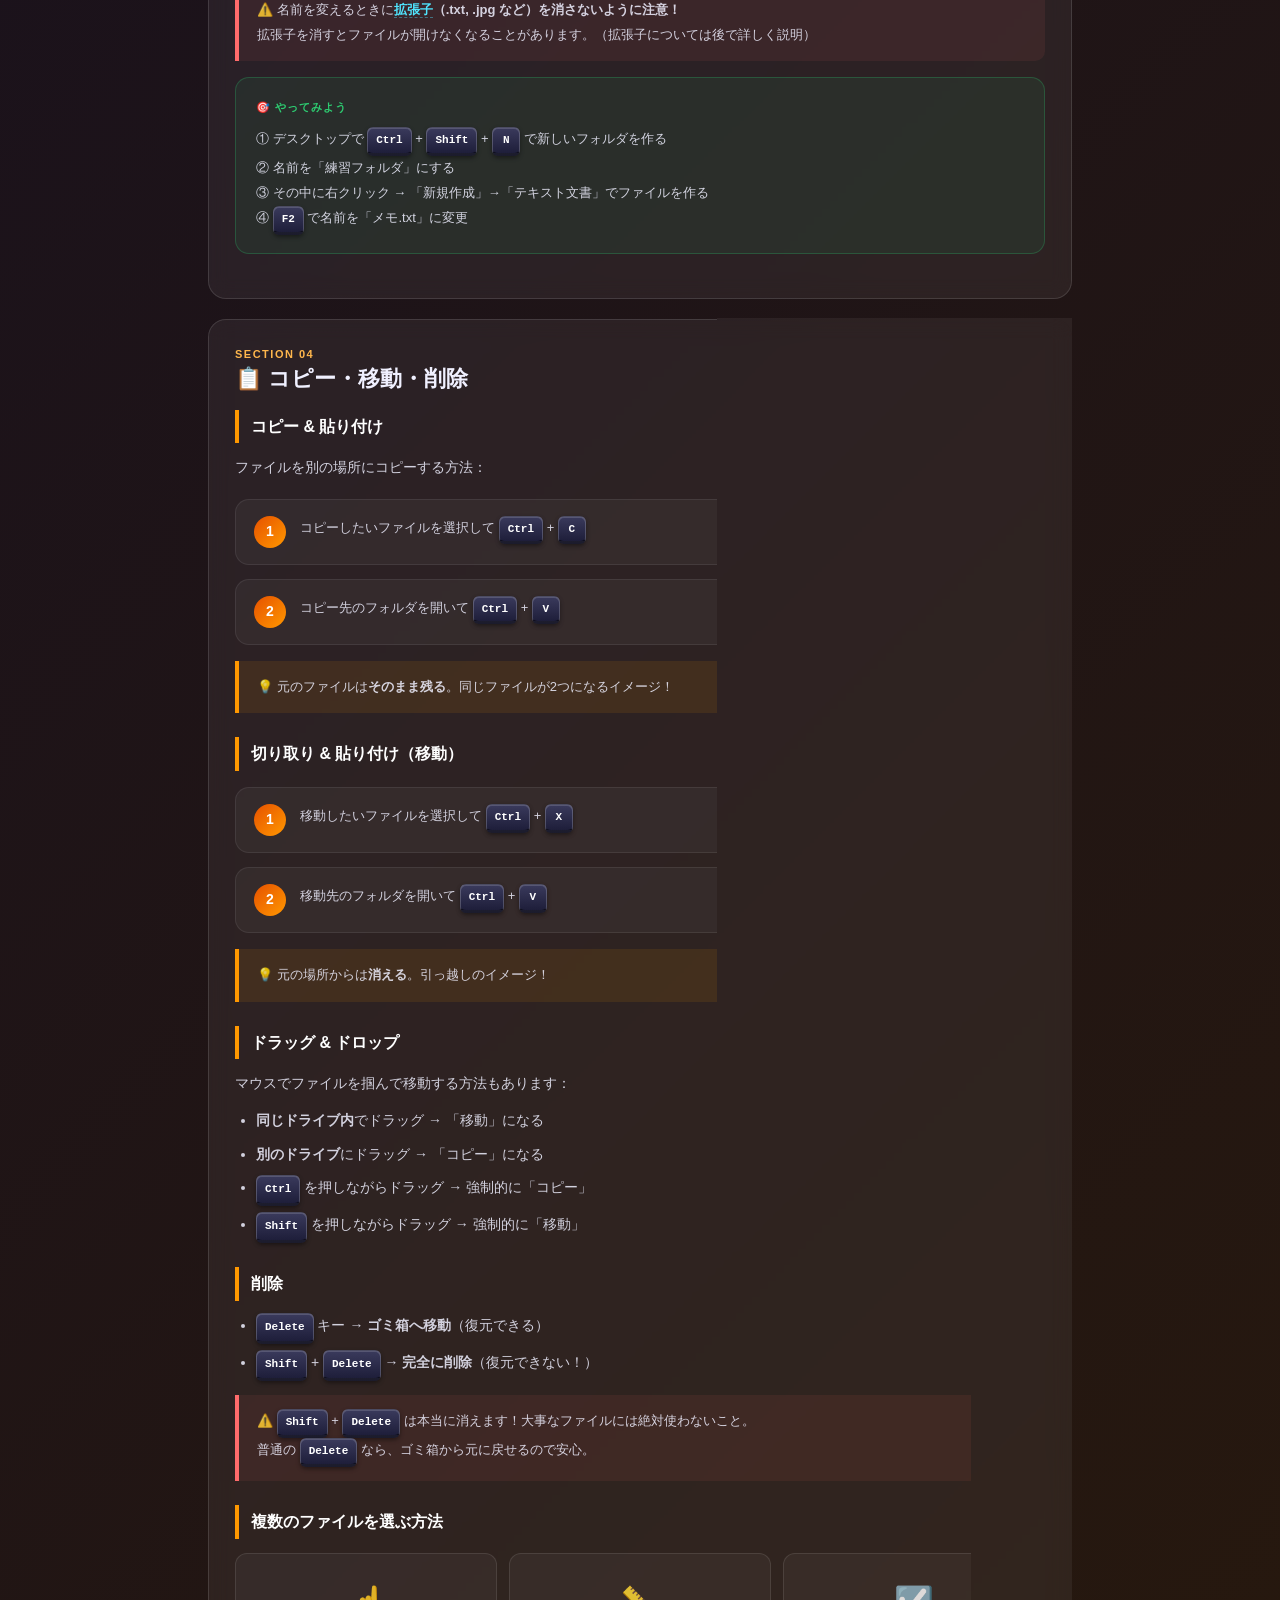
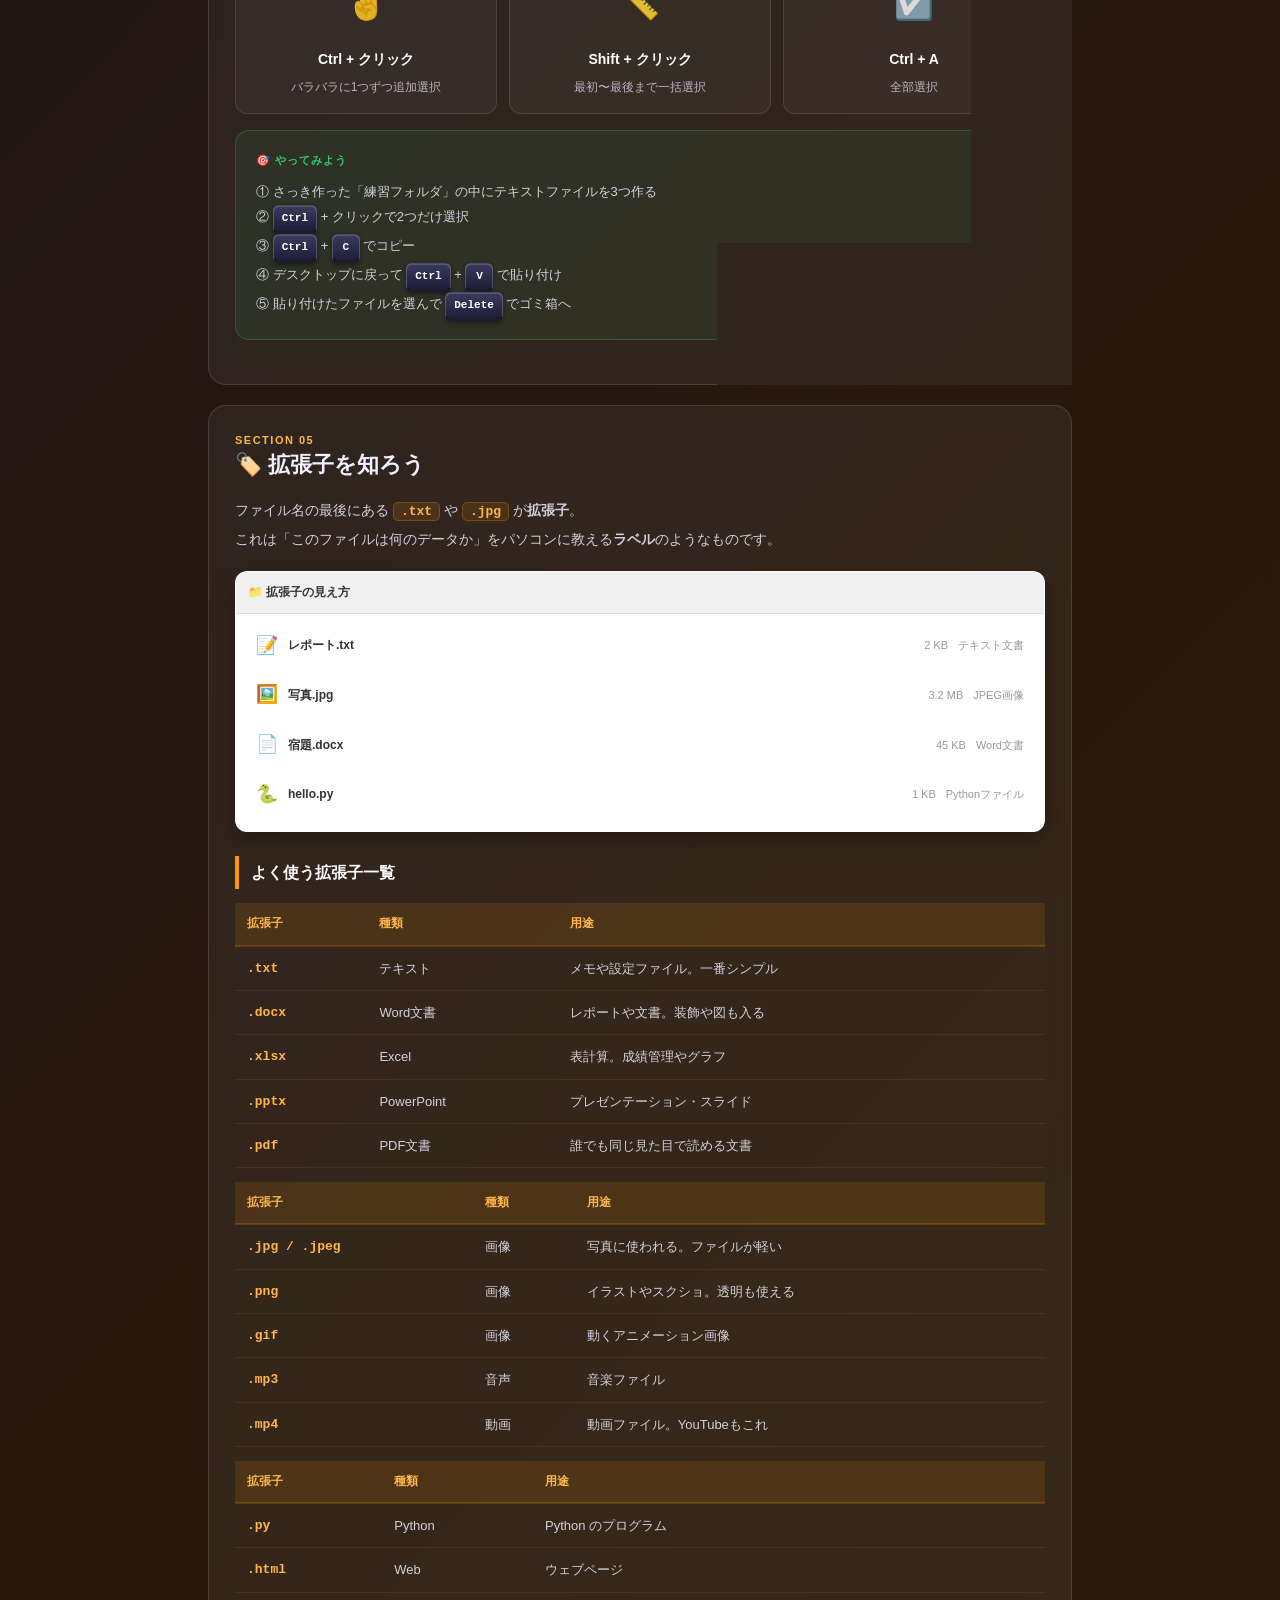
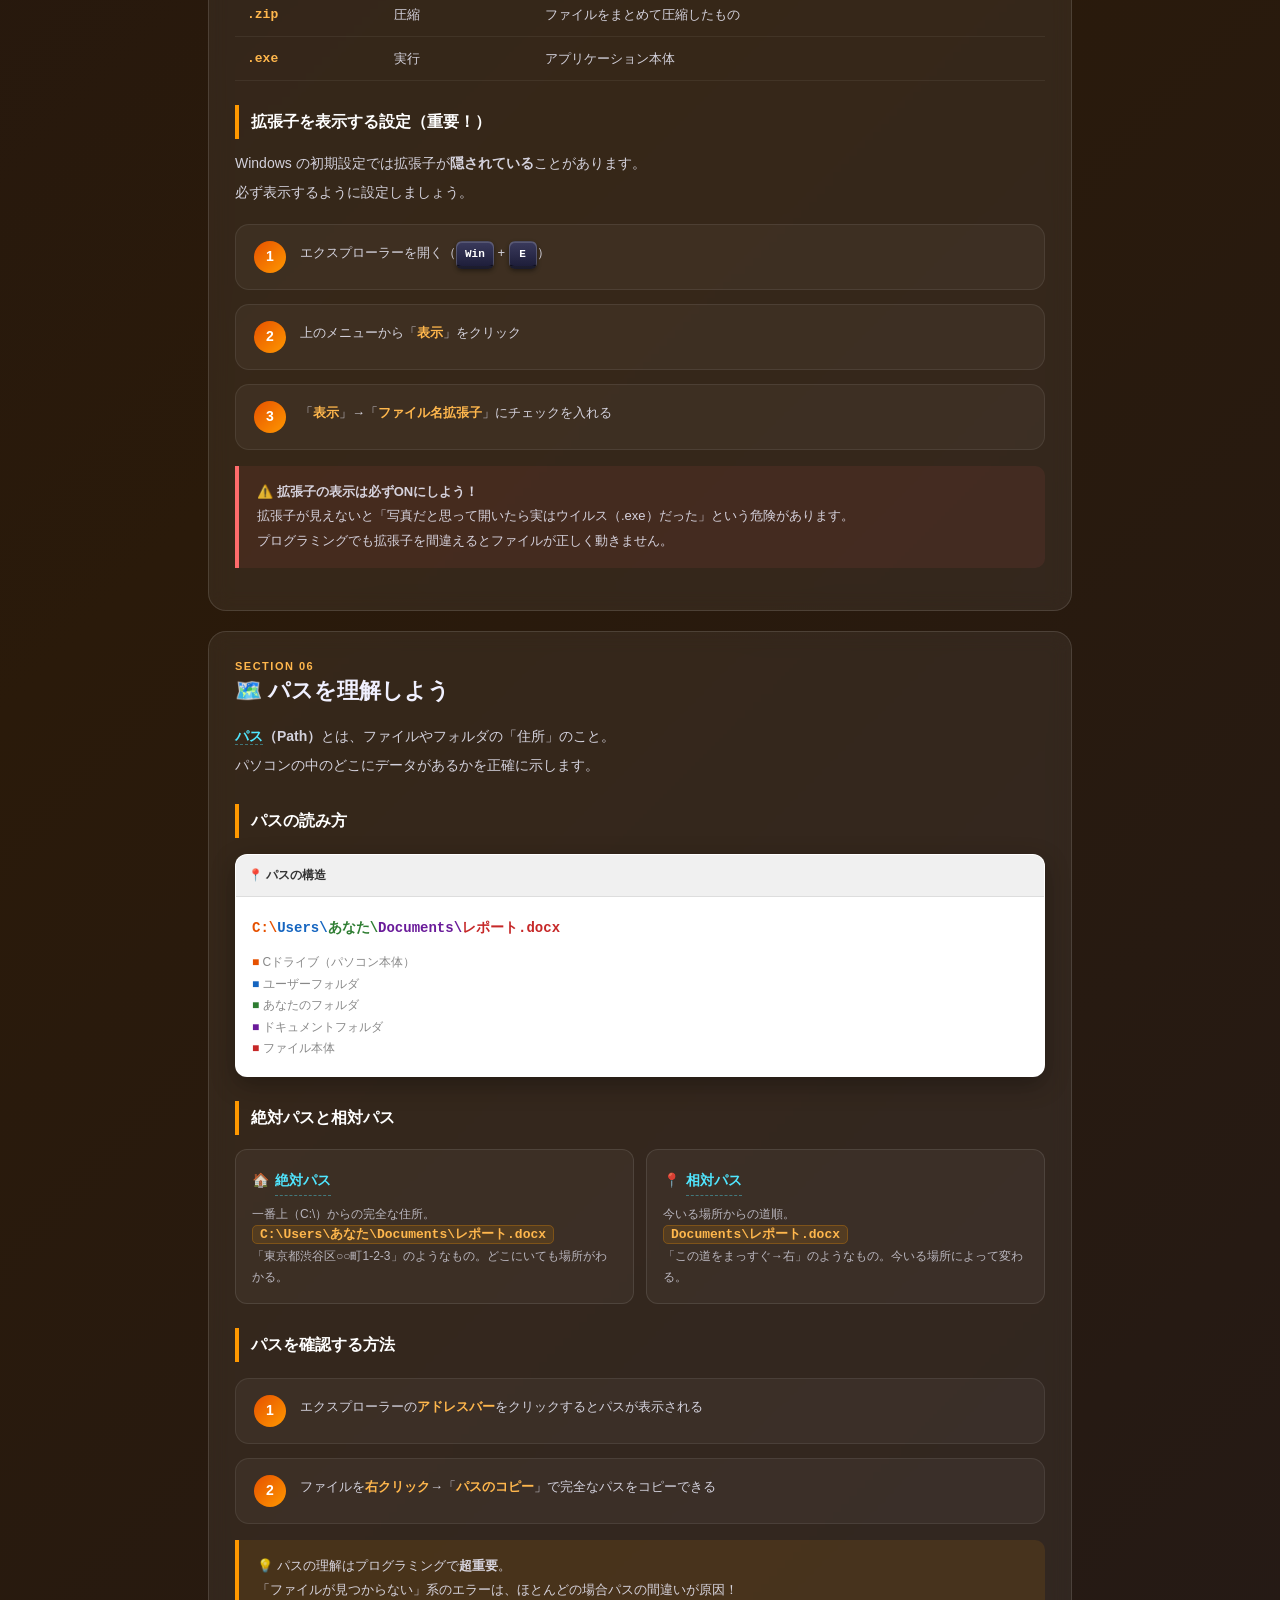
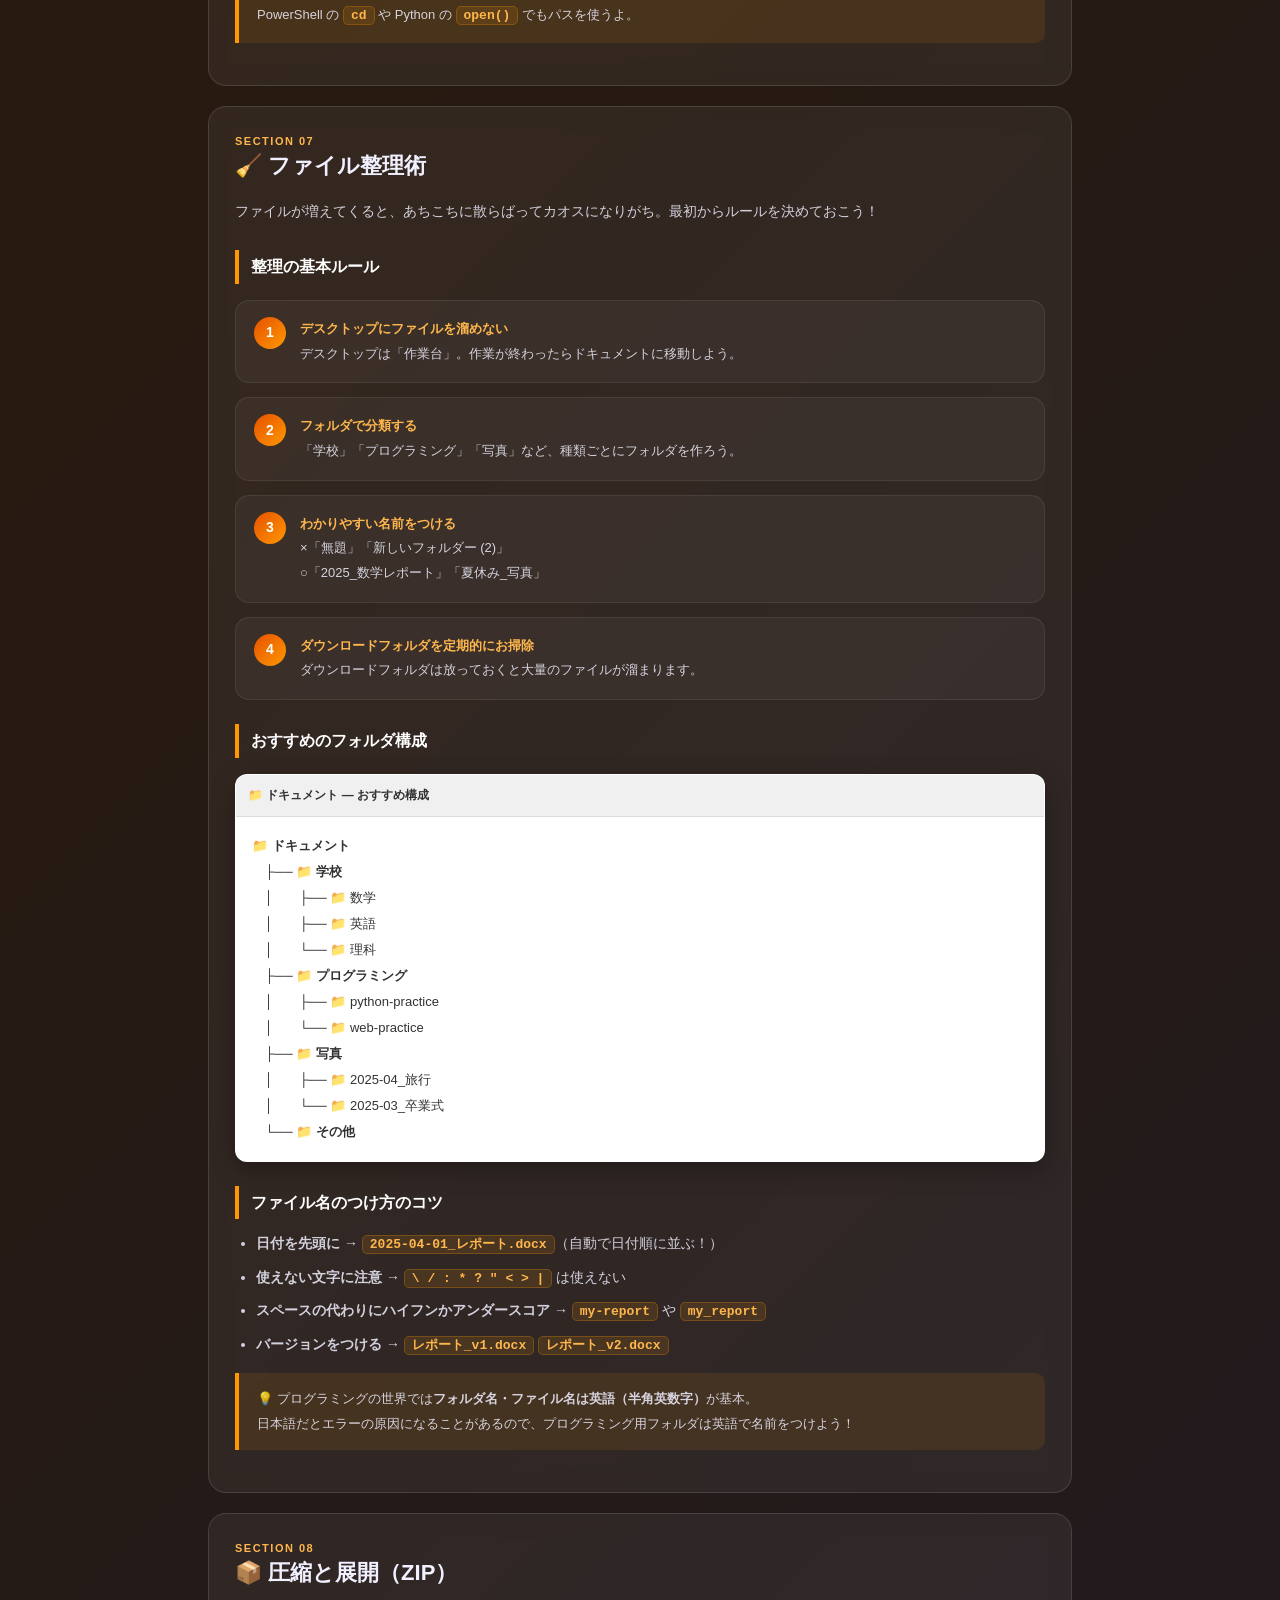
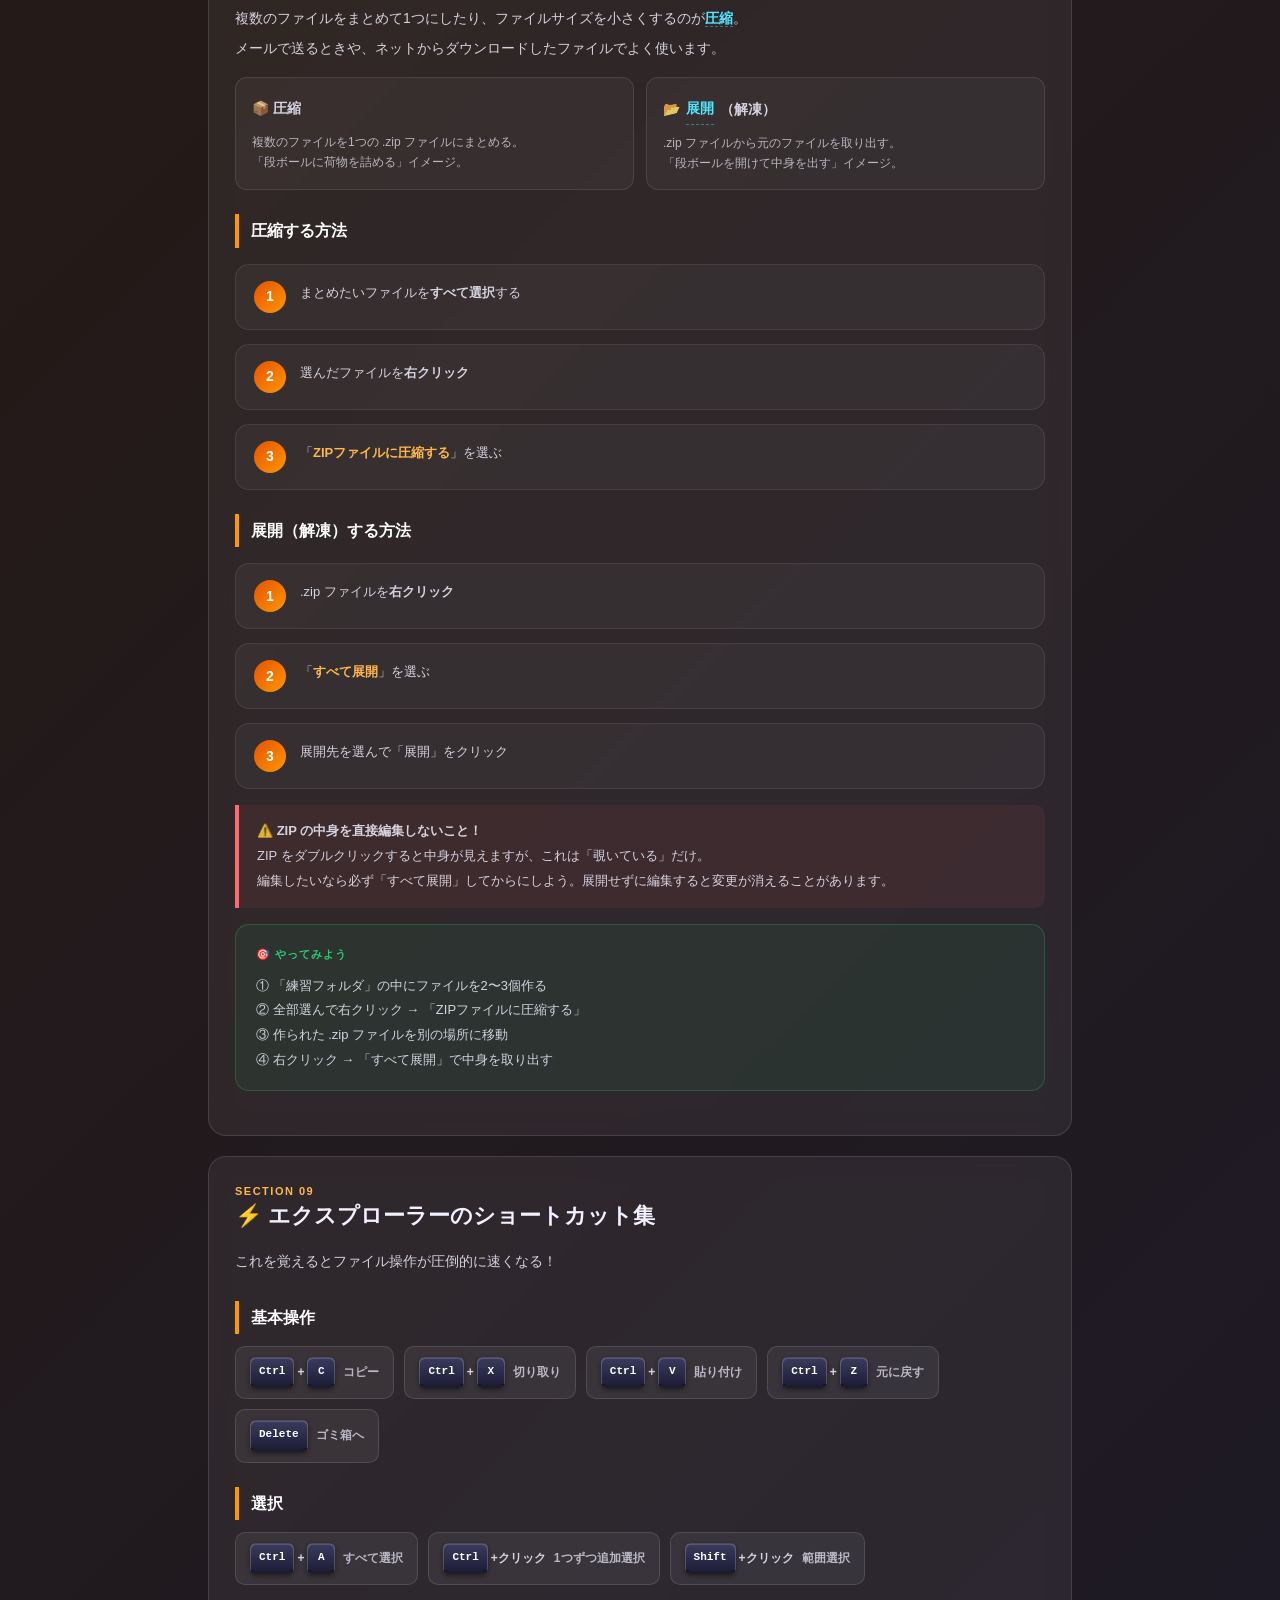
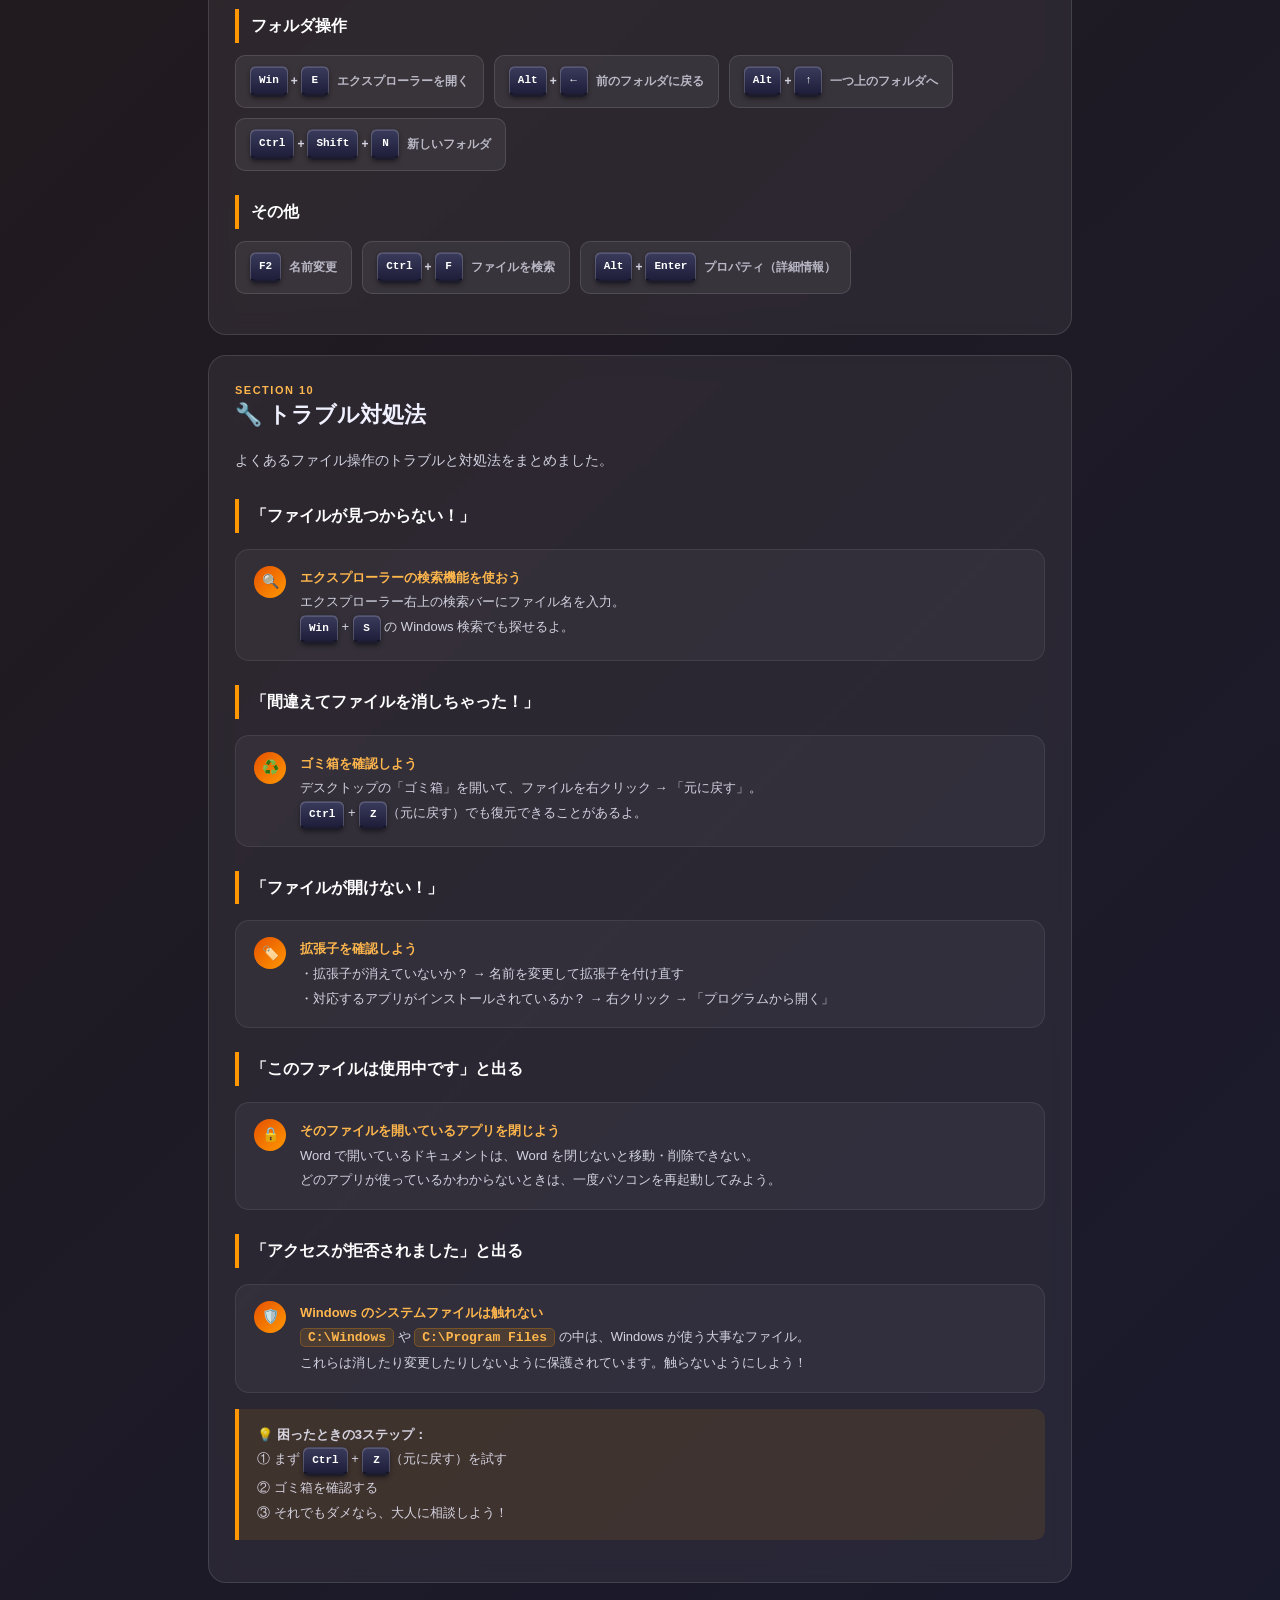
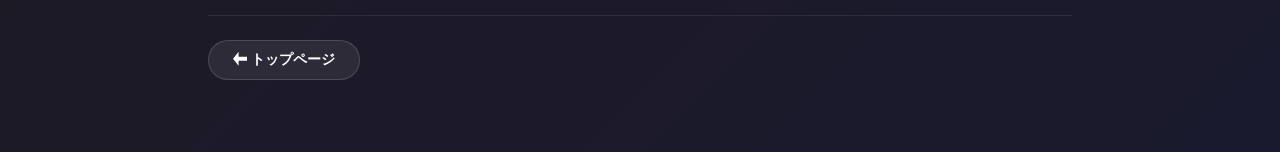
==== commit cebcea23: "Fix security issues: iframe sandbox, CSP, SRI, noopener Critical: - Add sandbox="allow-scripts" to a" ====
--- a/files/file-basics.html
+++ b/files/file-basics.html
@@ -3,6 +3,7 @@
 <head>
 <meta charset="UTF-8">
 <meta name="viewport" content="width=device-width, initial-scale=1.0">
+<meta http-equiv="Content-Security-Policy" content="default-src 'self'; script-src 'self' 'unsafe-inline' https://skulpt.org; style-src 'self' 'unsafe-inline' https://fonts.googleapis.com; font-src https://fonts.gstatic.com; img-src 'self' https: data:; frame-src 'self' blob:;">
 <title>ファイル操作 きほん — PC きほん道場</title>
 <meta name="description" content="Windows 11 でのファイル・フォルダの操作方法を学ぼう。整理整頓の基本から拡張子の知識まで！">
 <link href="https://fonts.googleapis.com/css2?family=M+PLUS+Rounded+1c:wght@400;700;800;900&family=Press+Start+2P&family=Fira+Code:wght@400;700&display=swap" rel="stylesheet">
--- a/shared/terms.css
+++ b/shared/terms.css
@@ -69,13 +69,6 @@
   background: rgba(255,255,255,0.15);
   color: #fff;
 }
-.term-tip-copied {
-  font-size: 11px;
-  color: #2ecc71;
-  font-weight: 800;
-  margin-left: 6px;
-  display: none;
-}
 .term-tip-close {
   position: absolute;
   top: 8px;
@@ -89,3 +82,80 @@
   border-radius: 4px;
 }
 .term-tip-close:hover { color: #fff; background: rgba(255,255,255,0.1); }
+
+/* ── AI遷移ポップアップ ── */
+.ai-popup-overlay {
+  position: fixed;
+  inset: 0;
+  z-index: 10000;
+  background: rgba(0,0,0,0.6);
+  backdrop-filter: blur(4px);
+  display: flex;
+  align-items: center;
+  justify-content: center;
+  animation: popOverlayIn 0.2s ease;
+  cursor: pointer;
+}
+.ai-popup-overlay.closing {
+  opacity: 0;
+  transition: opacity 0.3s;
+}
+@keyframes popOverlayIn {
+  from { opacity: 0; }
+  to   { opacity: 1; }
+}
+.ai-popup {
+  background: rgba(15,12,41,0.97);
+  border: 1.5px solid rgba(80,230,255,0.35);
+  border-radius: 20px;
+  padding: 28px 32px;
+  text-align: center;
+  max-width: 340px;
+  width: 90%;
+  box-shadow: 0 20px 60px rgba(0,0,0,0.5);
+  animation: popIn 0.25s ease;
+}
+@keyframes popIn {
+  from { transform: scale(0.9); opacity: 0; }
+  to   { transform: scale(1); opacity: 1; }
+}
+.ai-popup-icon {
+  font-size: 40px;
+  margin-bottom: 8px;
+}
+.ai-popup-title {
+  font-size: 17px;
+  font-weight: 900;
+  color: #50e6ff;
+  margin-bottom: 8px;
+}
+.ai-popup-body {
+  font-size: 14px;
+  font-weight: 700;
+  color: rgba(240,240,255,0.8);
+  line-height: 1.8;
+  margin-bottom: 16px;
+}
+.ai-popup-body b {
+  color: #fff;
+  background: rgba(255,255,255,0.1);
+  padding: 2px 8px;
+  border-radius: 5px;
+  font-size: 13px;
+}
+.ai-popup-progress {
+  height: 4px;
+  background: rgba(255,255,255,0.1);
+  border-radius: 4px;
+  overflow: hidden;
+}
+.ai-popup-bar {
+  height: 100%;
+  background: linear-gradient(90deg, #50e6ff, #7c6af5);
+  border-radius: 4px;
+  animation: progressFill 2s linear forwards;
+}
+@keyframes progressFill {
+  from { width: 0%; }
+  to   { width: 100%; }
+}
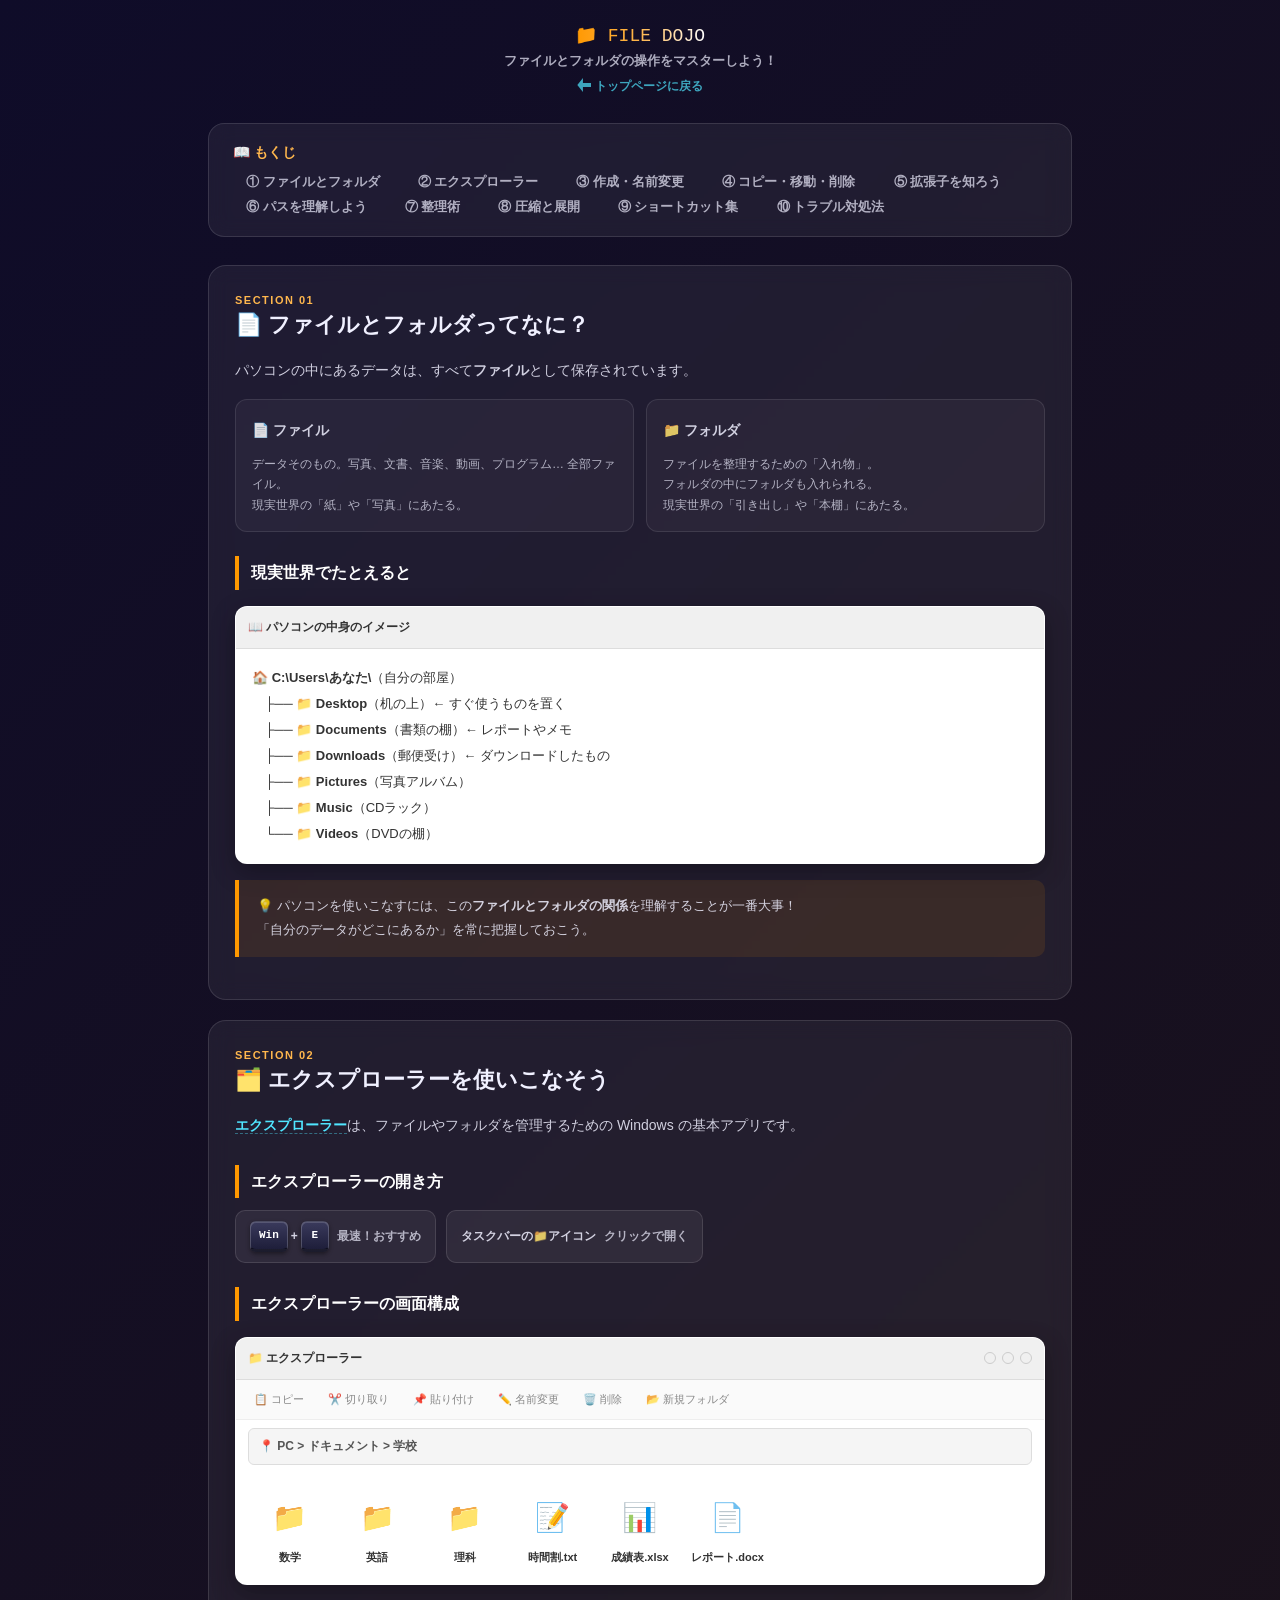
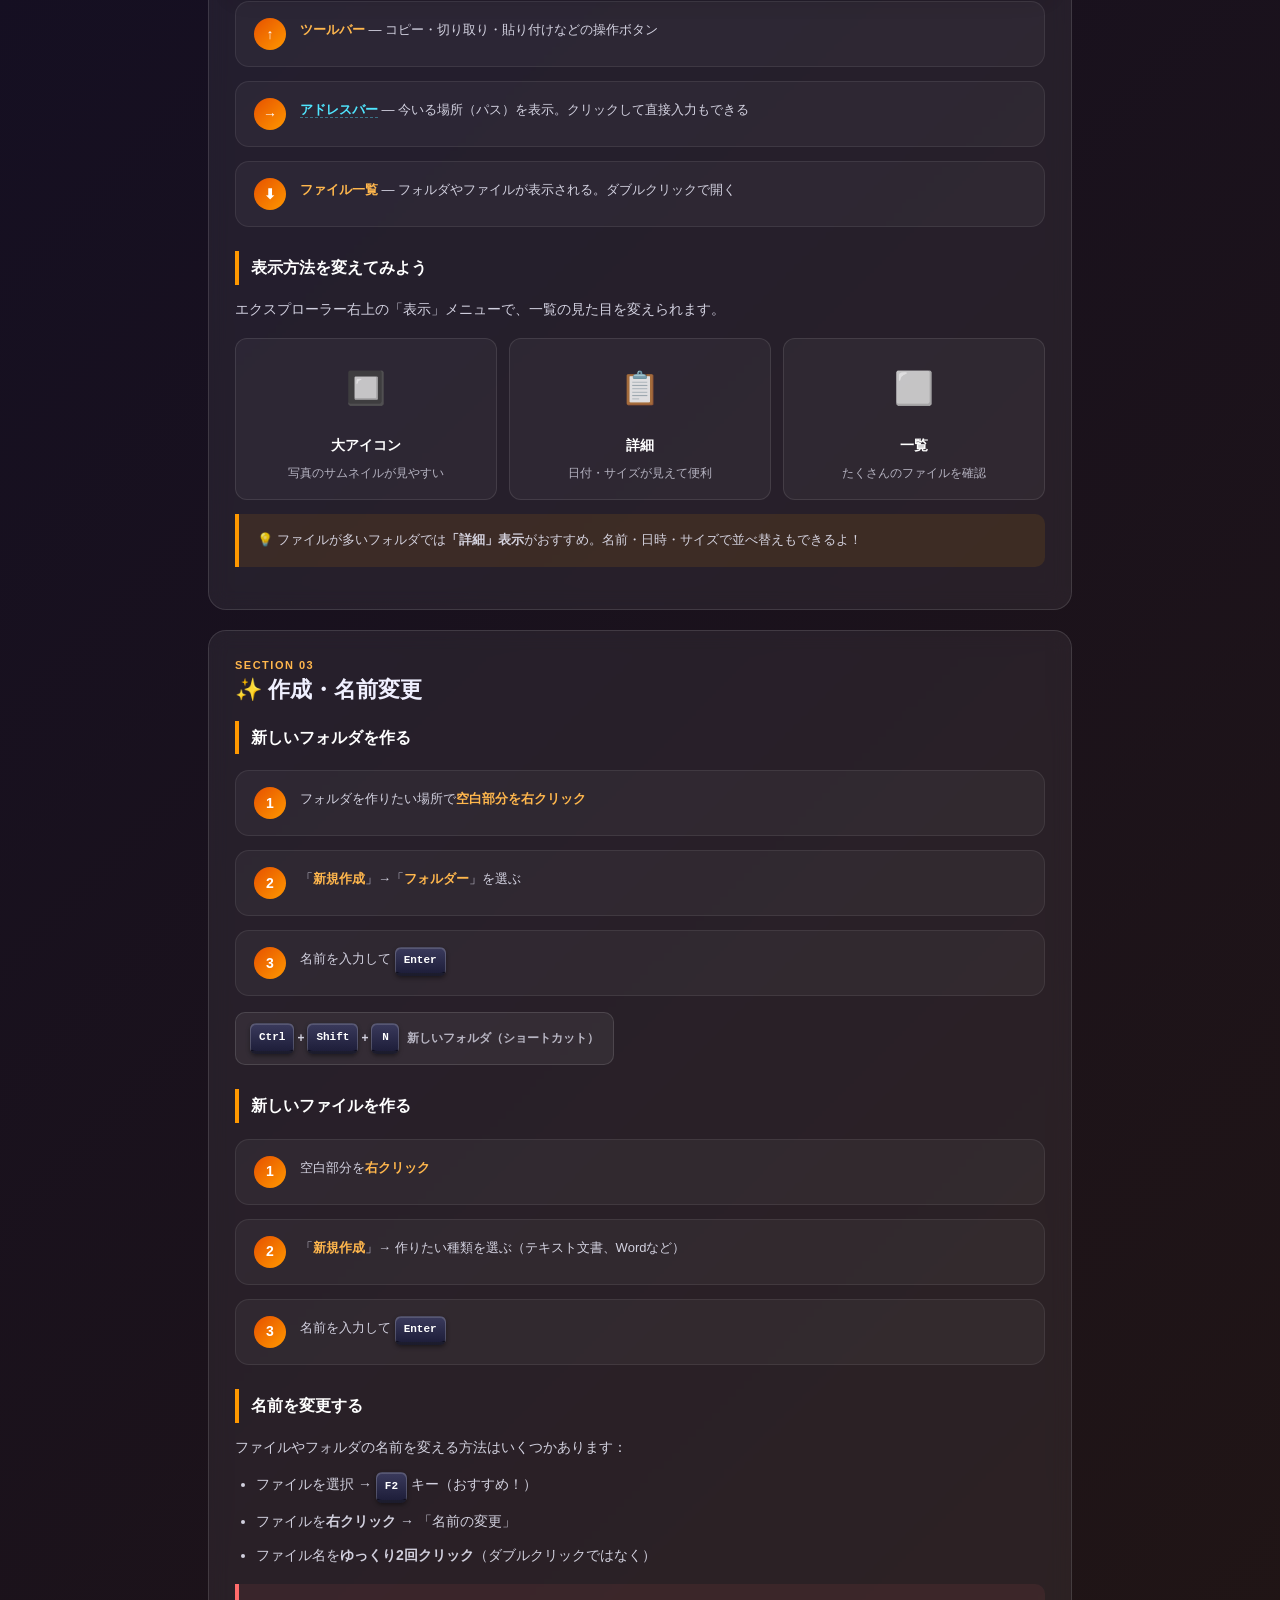
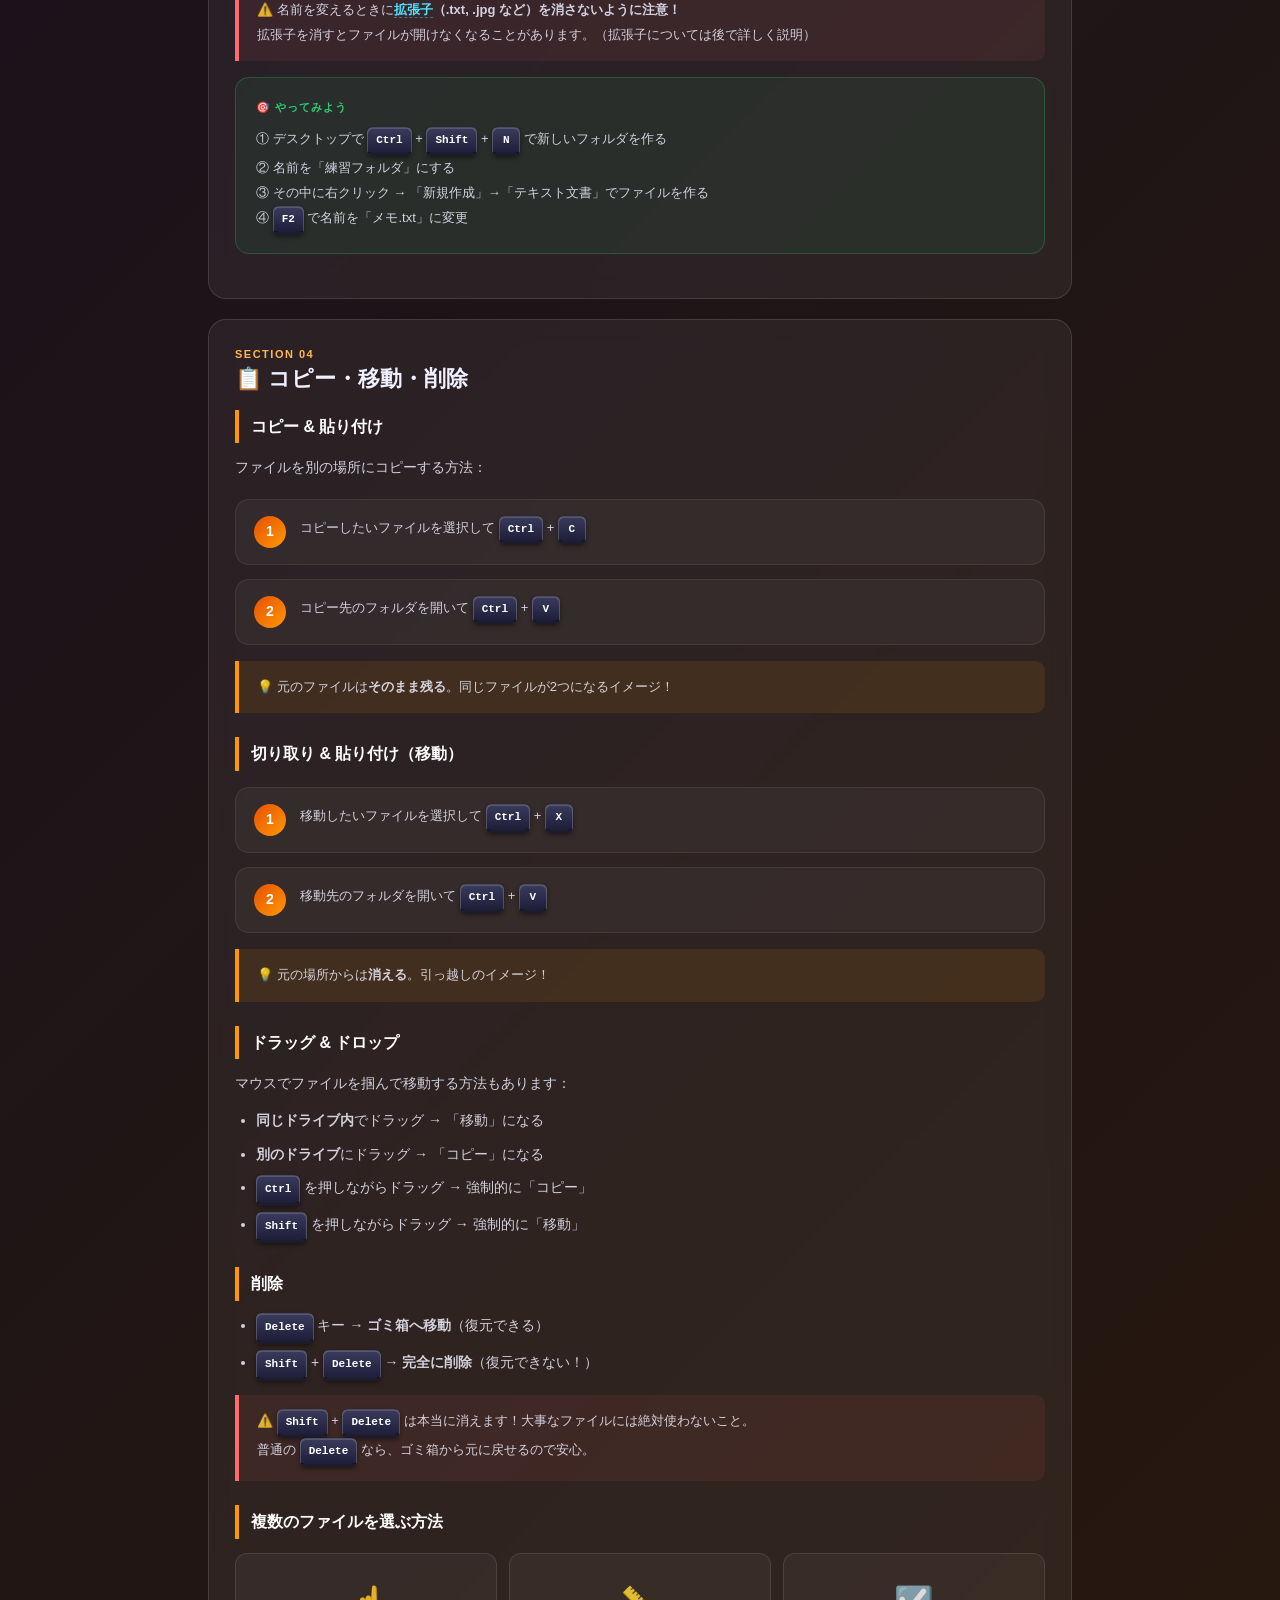
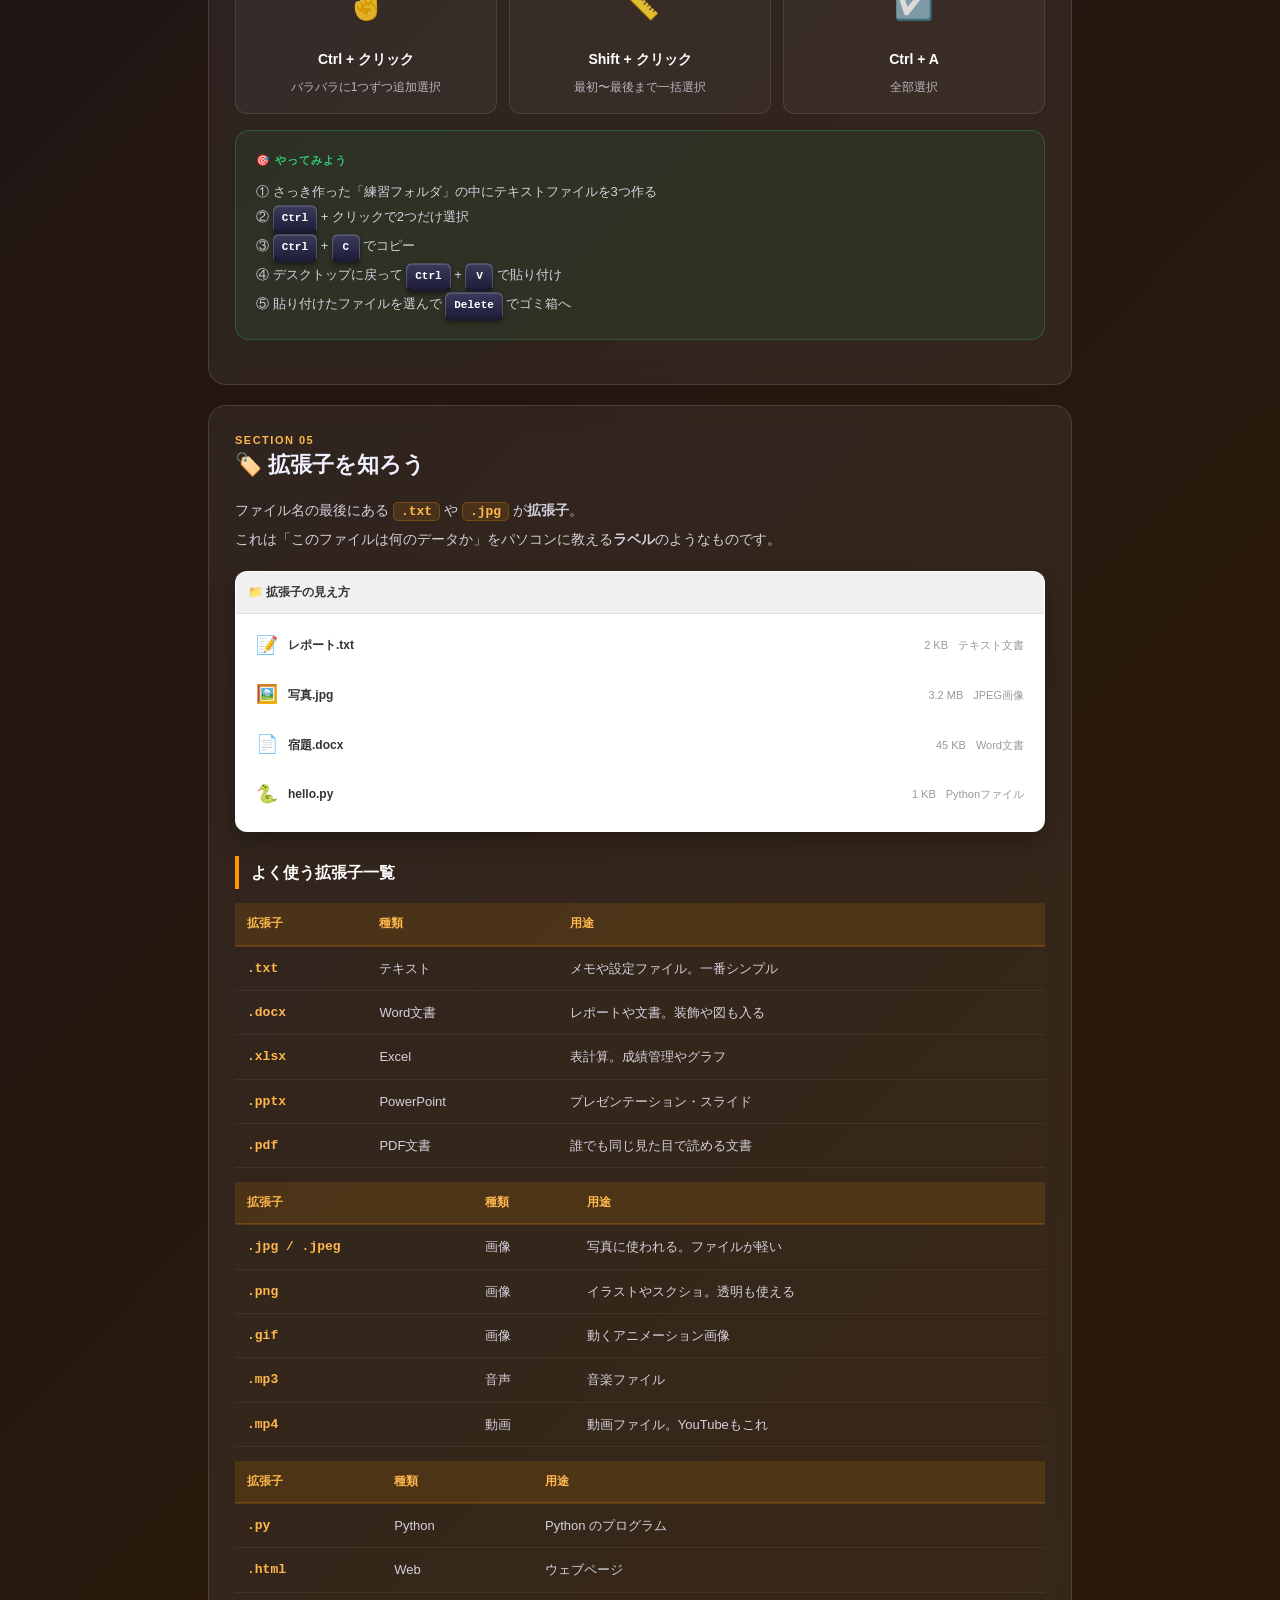
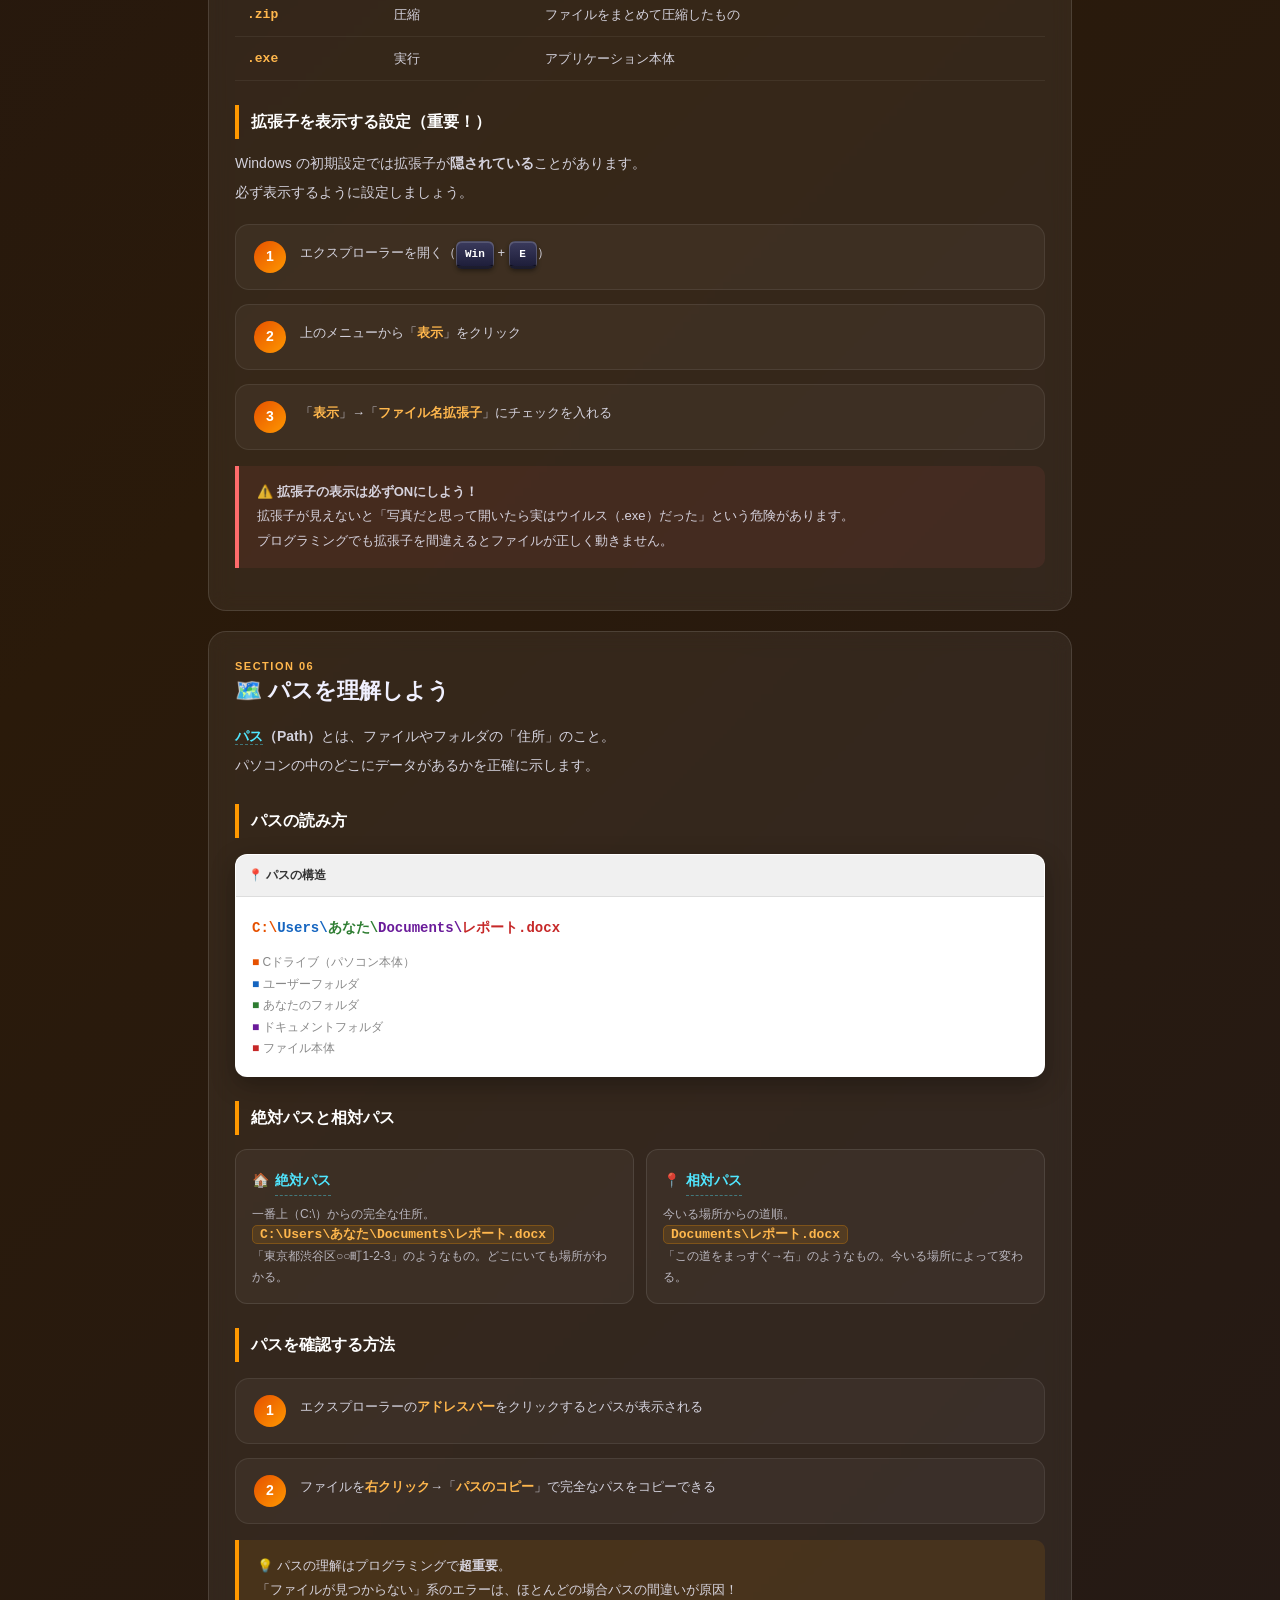
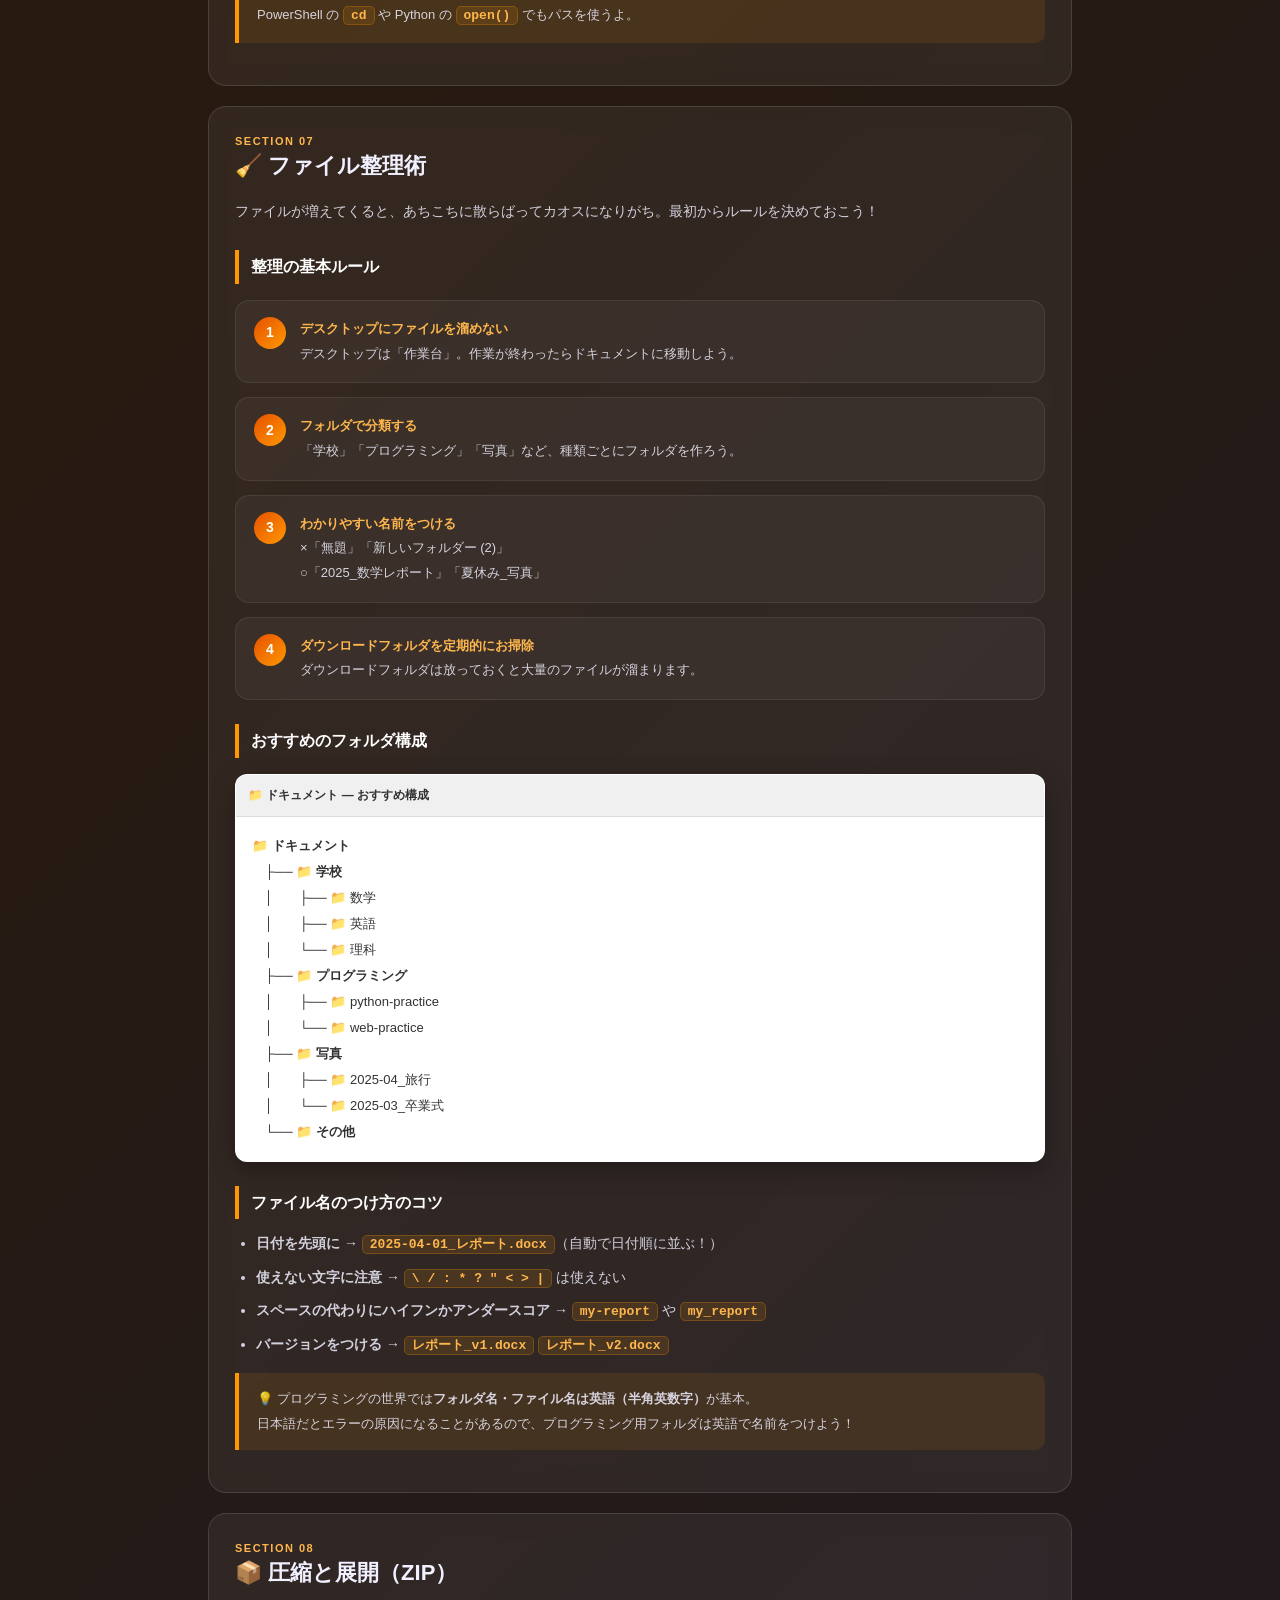
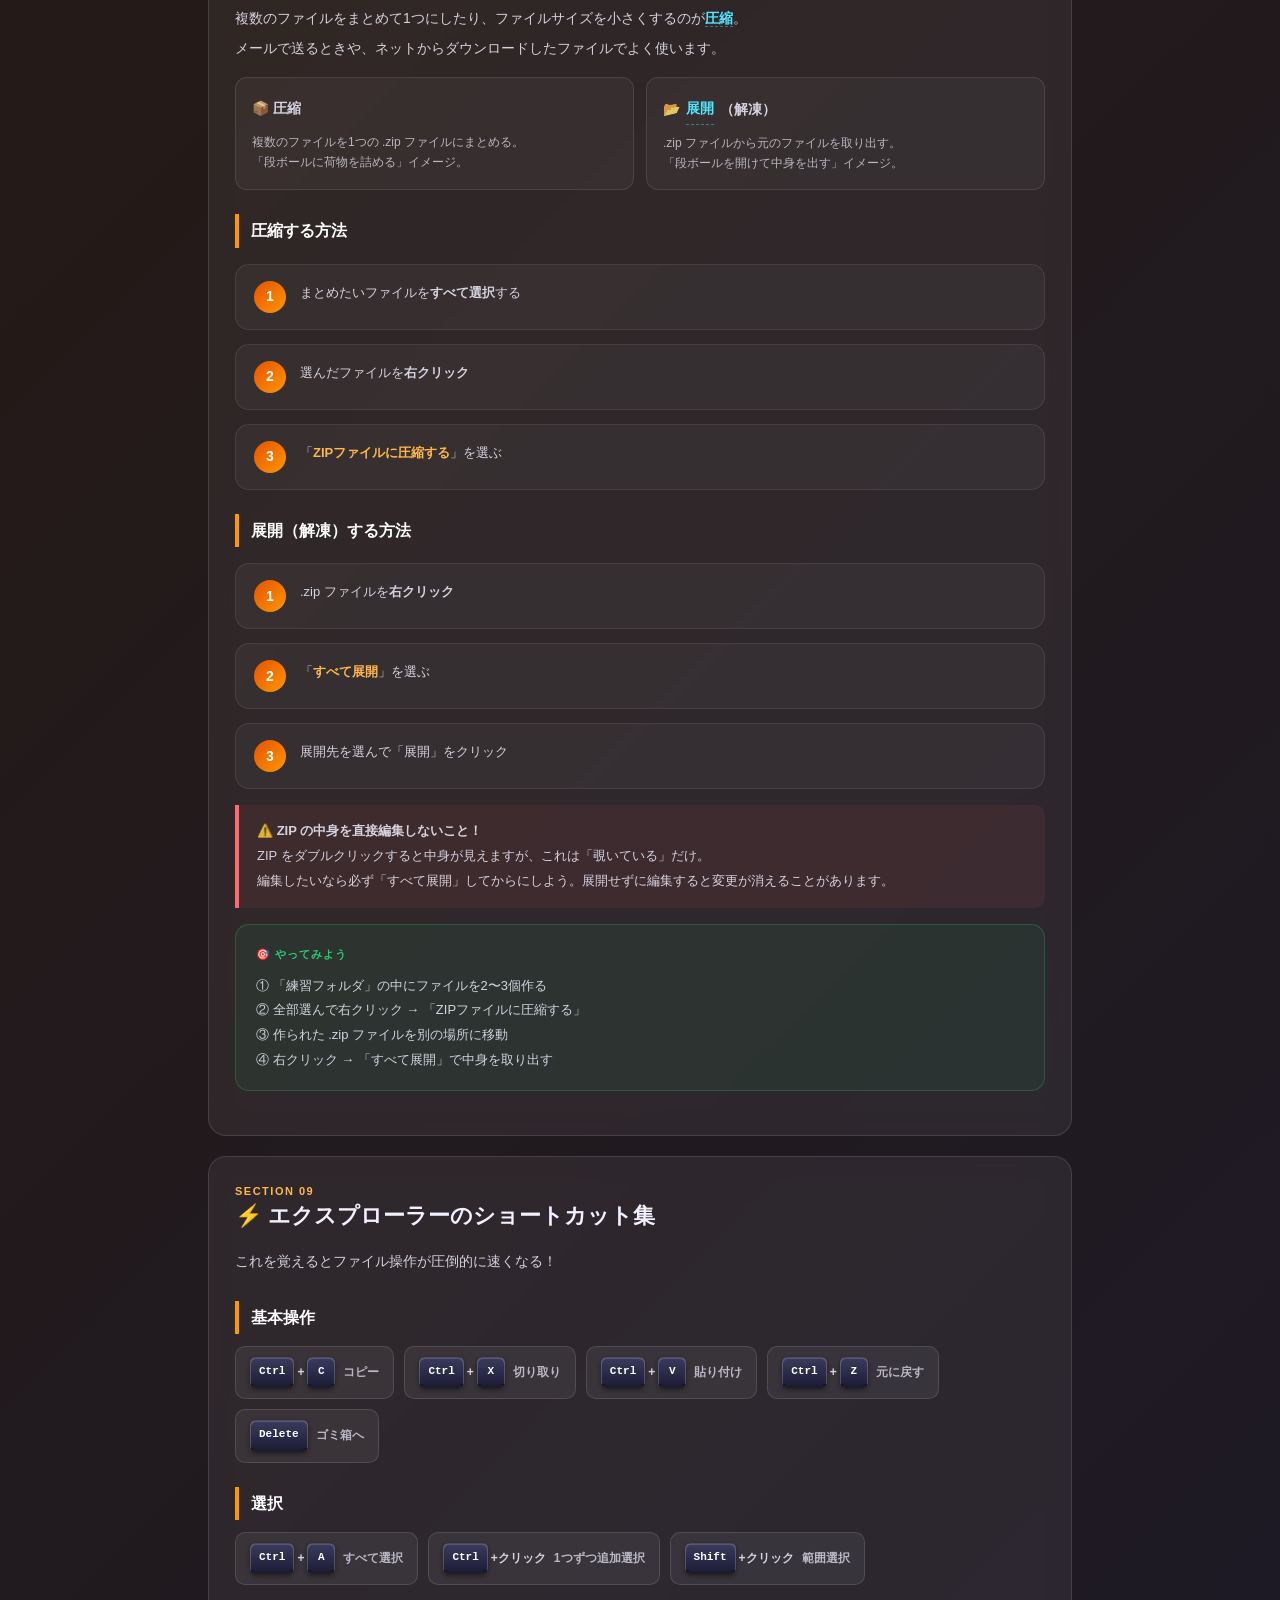
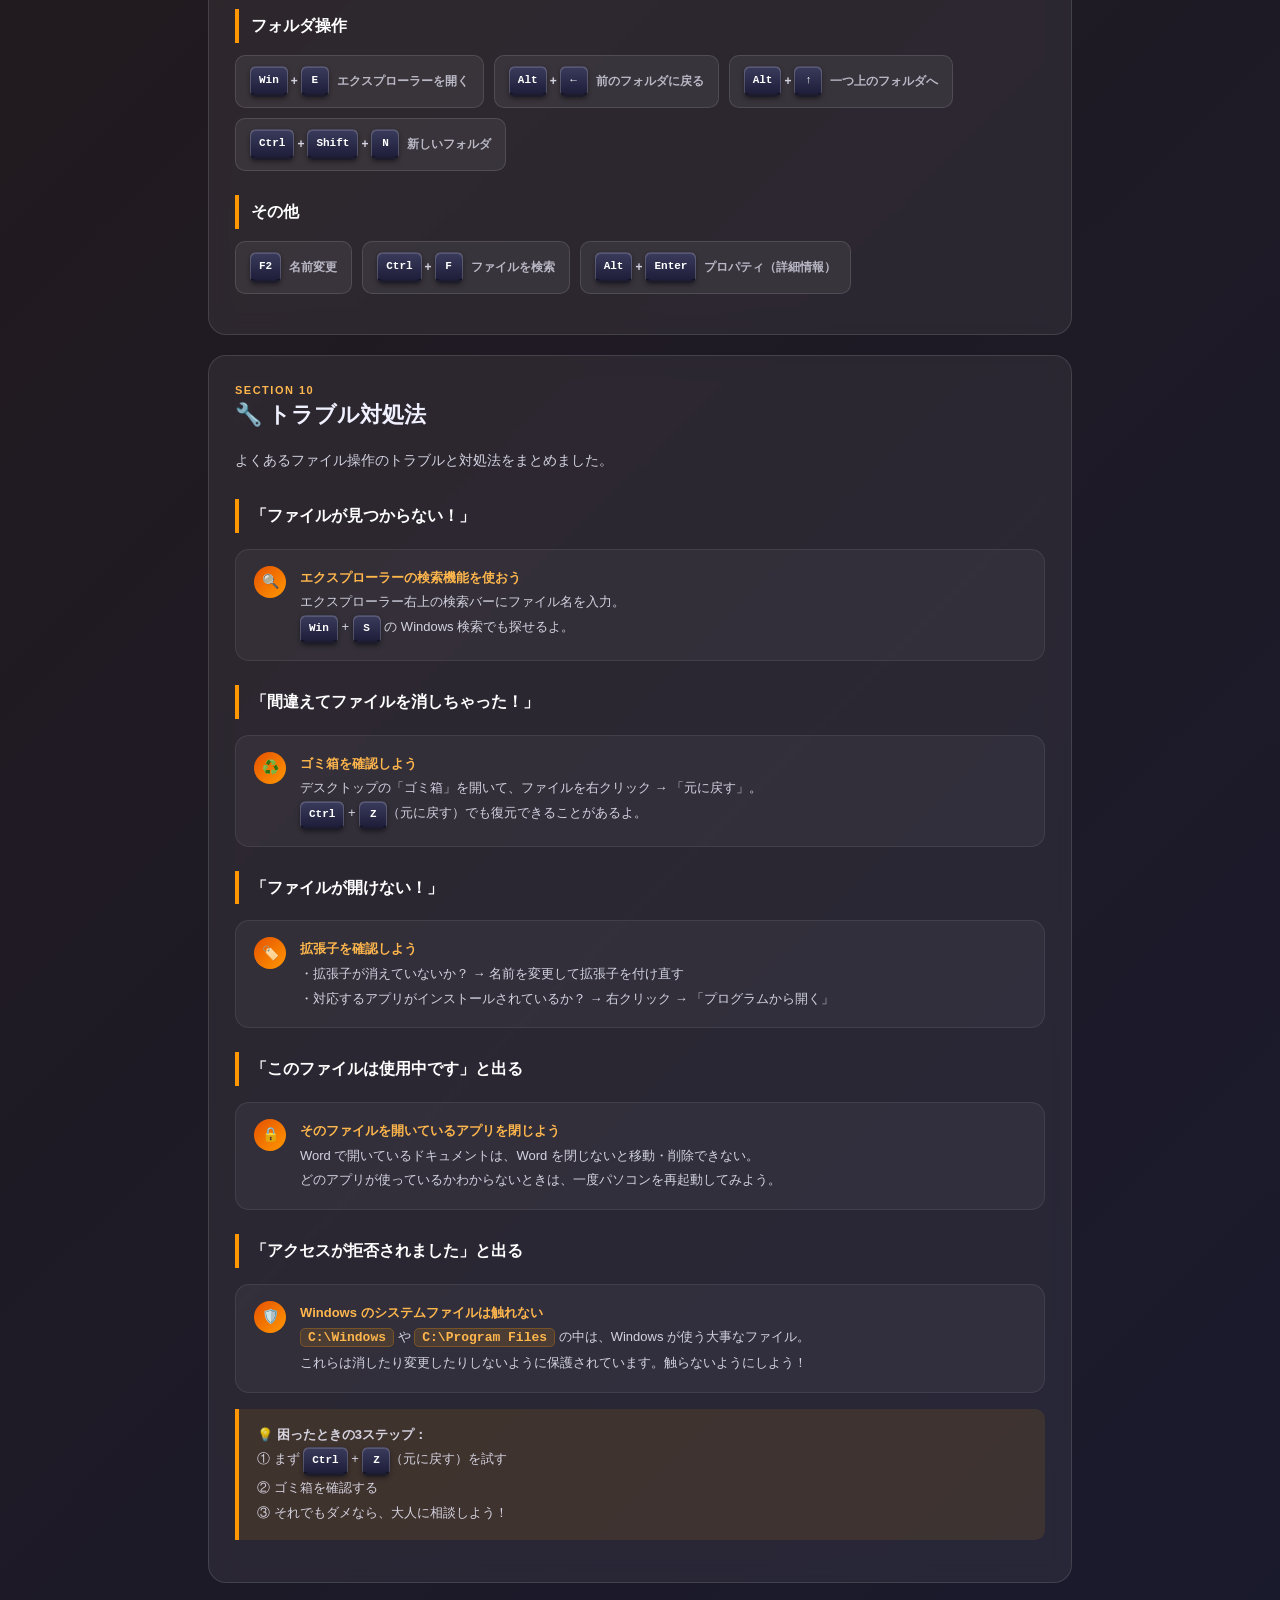
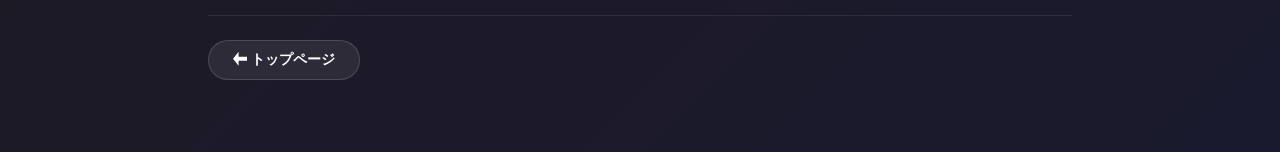
==== commit c2b51168: "Add robot/crawler blocking - robots.txt: Disallow all crawlers including AI bots   (GPTBot, ChatGPT-" ====
--- a/files/file-basics.html
+++ b/files/file-basics.html
@@ -3,6 +3,7 @@
 <head>
 <meta charset="UTF-8">
 <meta name="viewport" content="width=device-width, initial-scale=1.0">
+<meta name="robots" content="noindex, nofollow">
 <meta http-equiv="Content-Security-Policy" content="default-src 'self'; script-src 'self' 'unsafe-inline' https://skulpt.org; style-src 'self' 'unsafe-inline' https://fonts.googleapis.com; font-src https://fonts.gstatic.com; img-src 'self' https: data:; frame-src 'self' blob:;">
 <title>ファイル操作 きほん — PC きほん道場</title>
 <meta name="description" content="Windows 11 でのファイル・フォルダの操作方法を学ぼう。整理整頓の基本から拡張子の知識まで！">
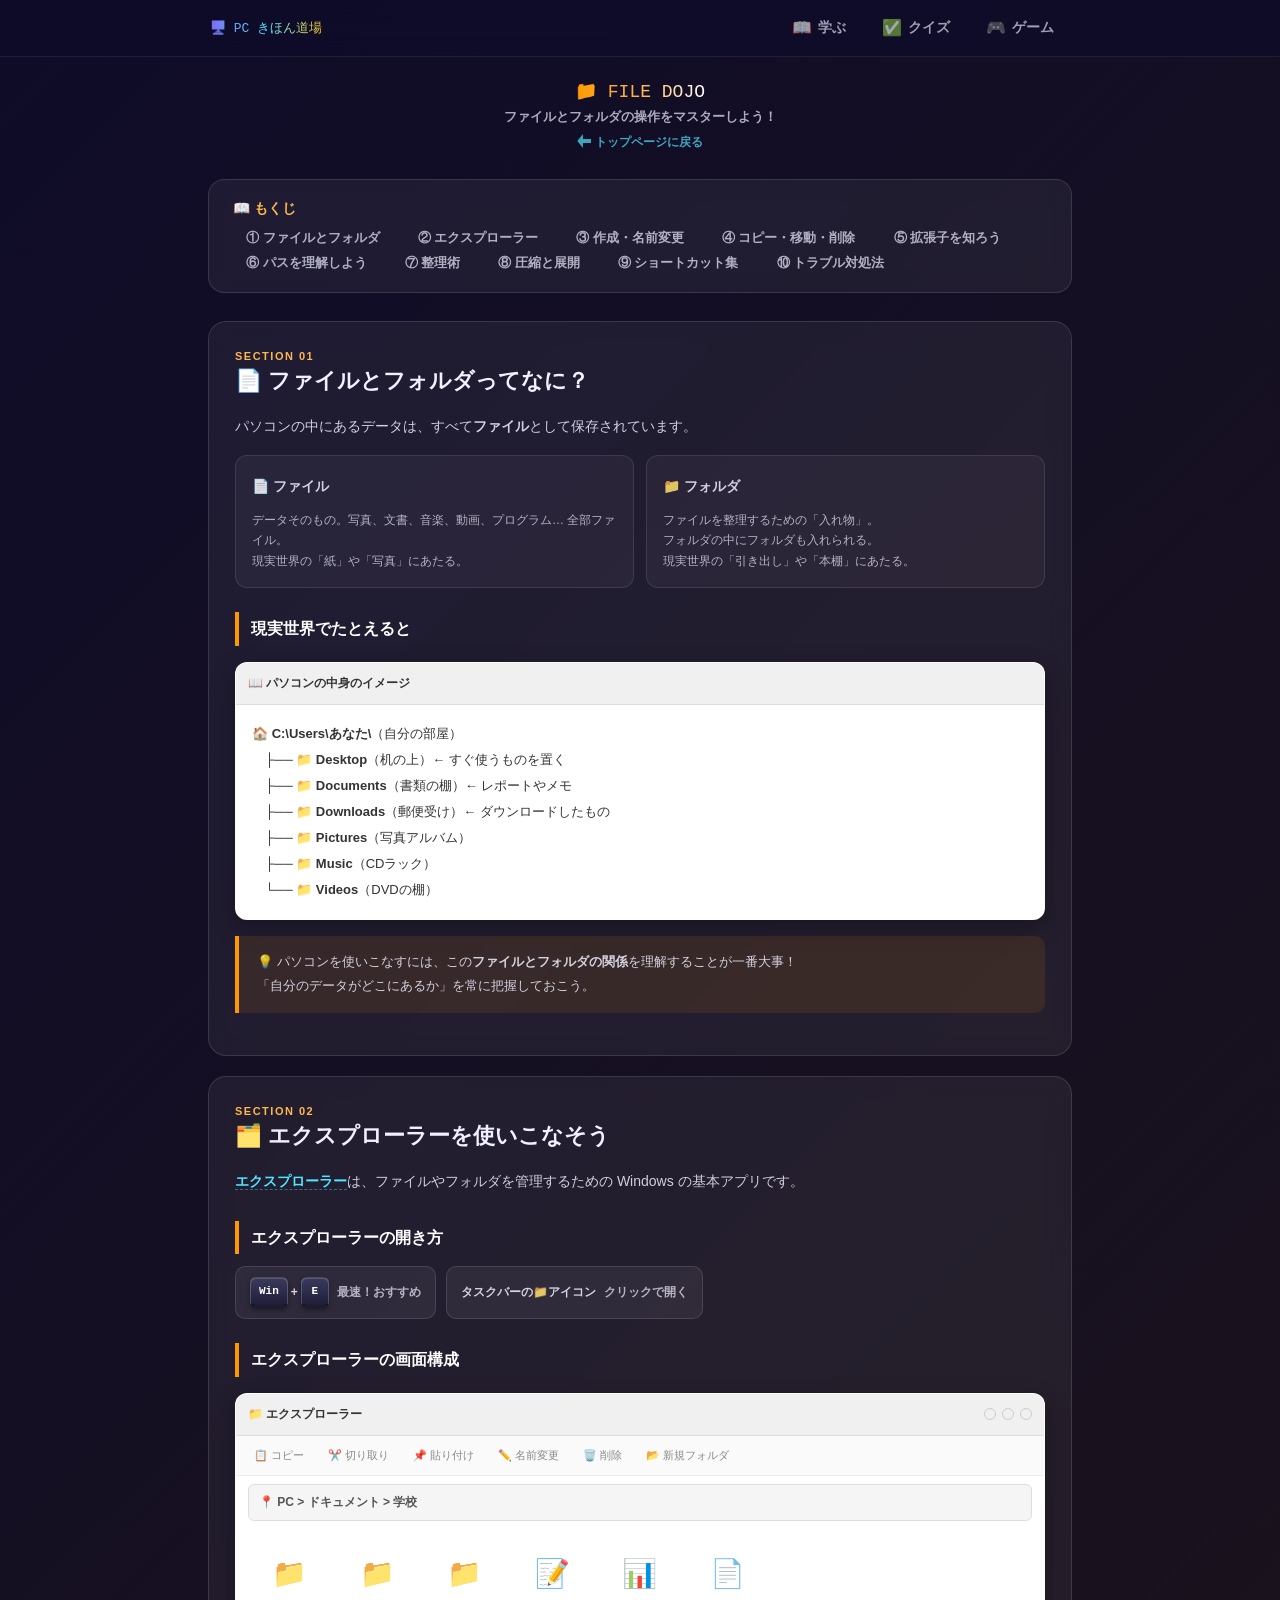
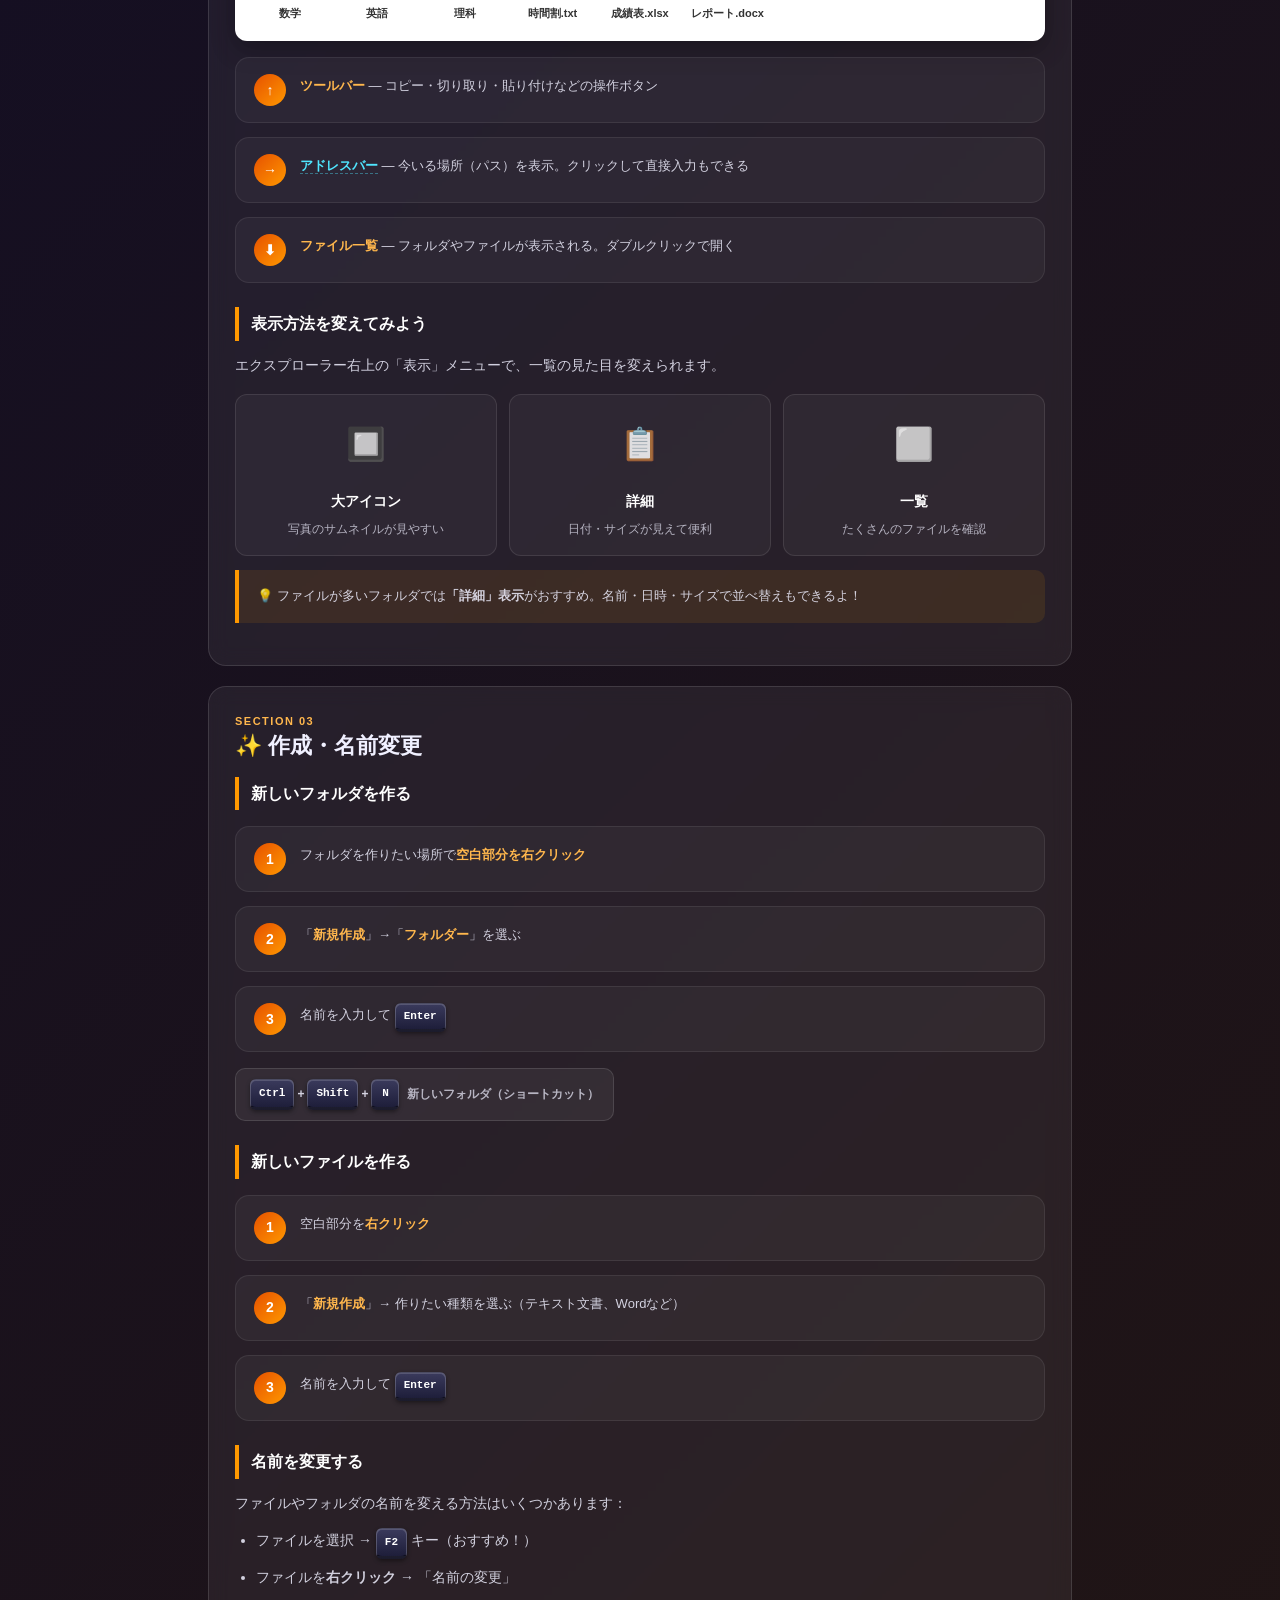
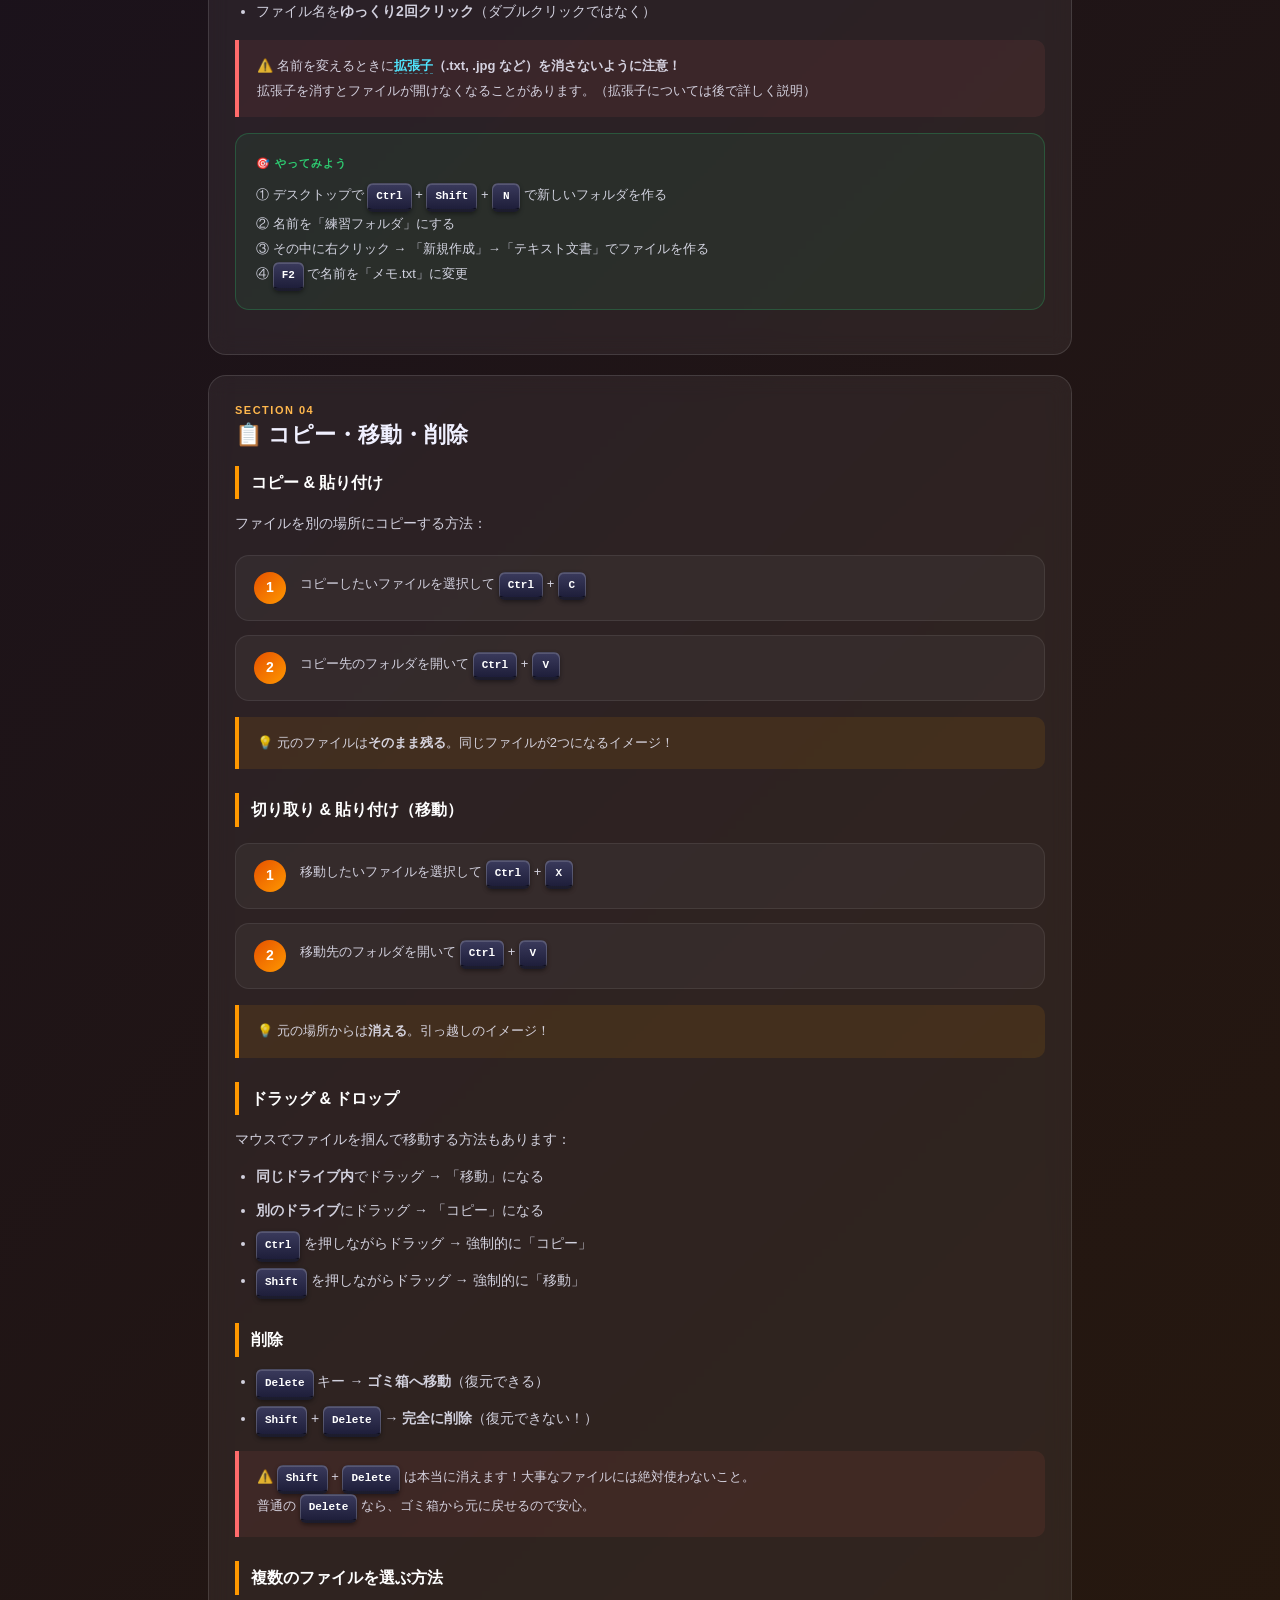
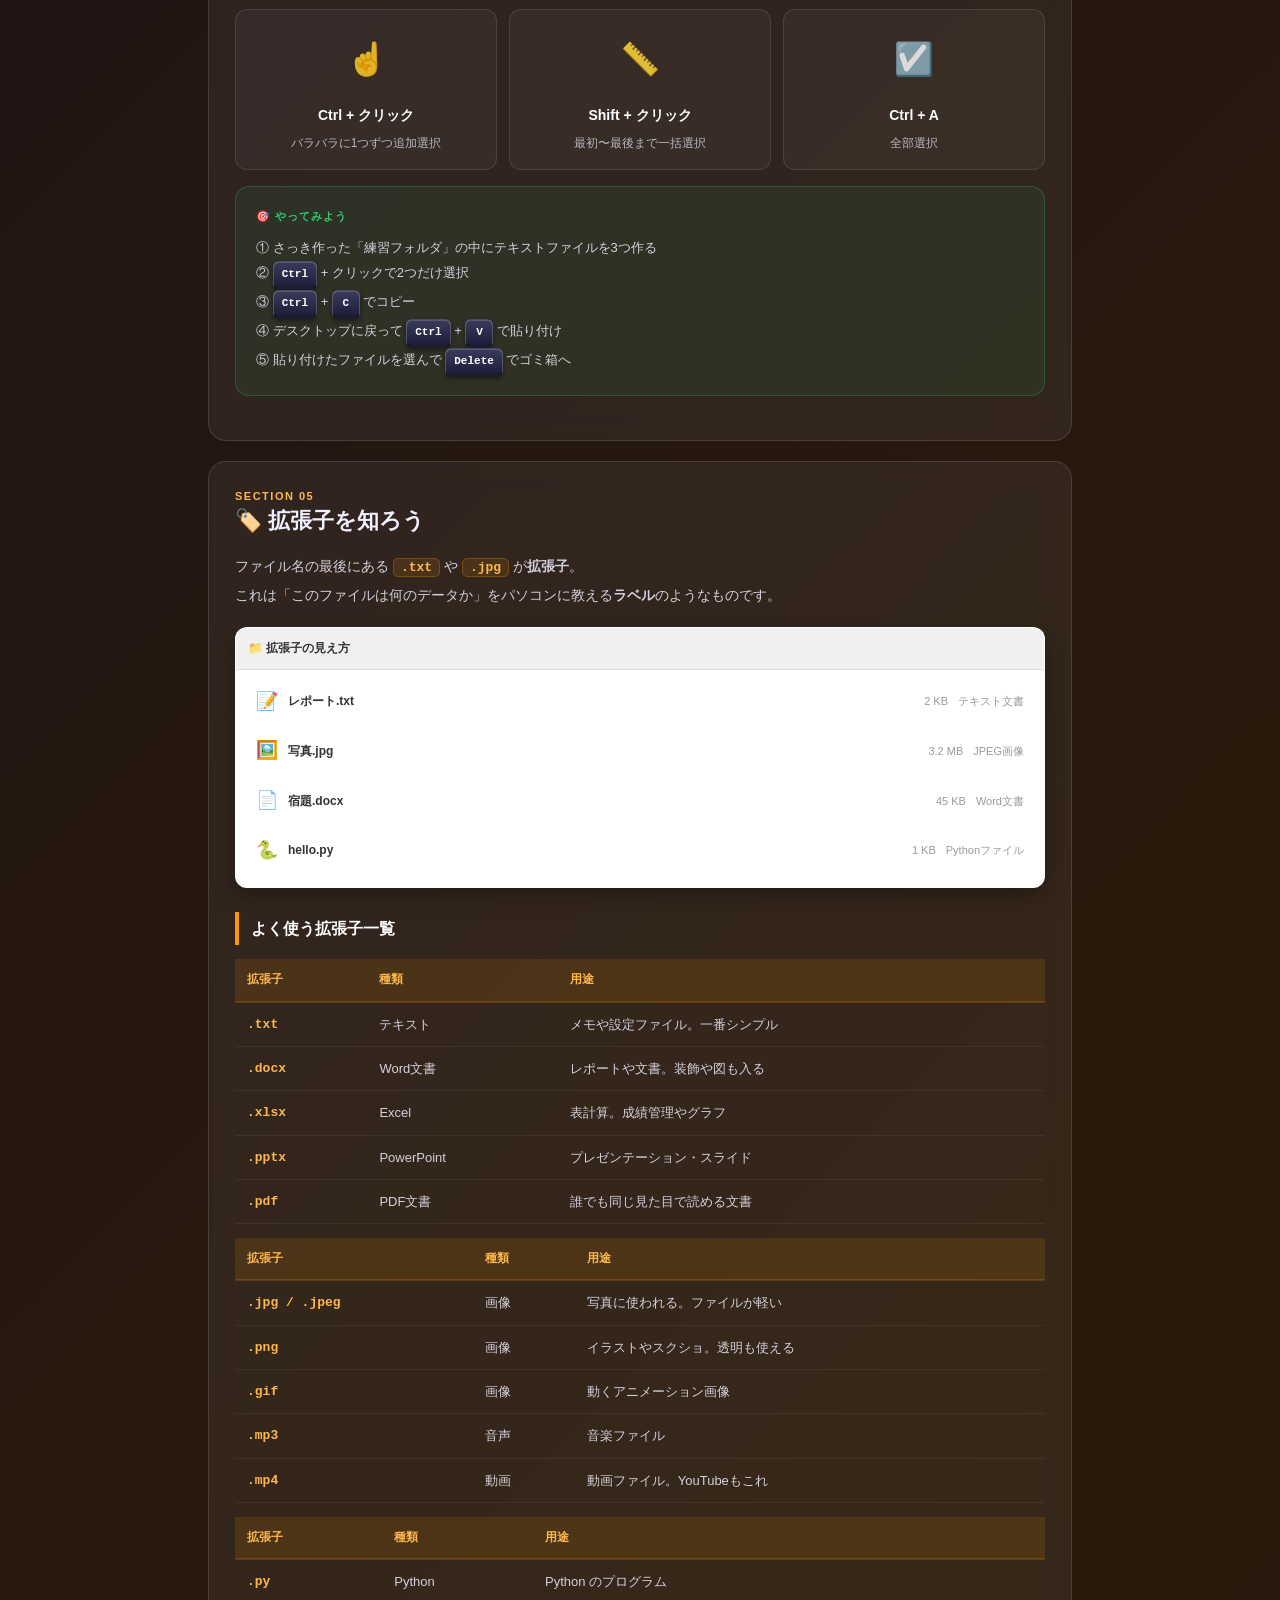
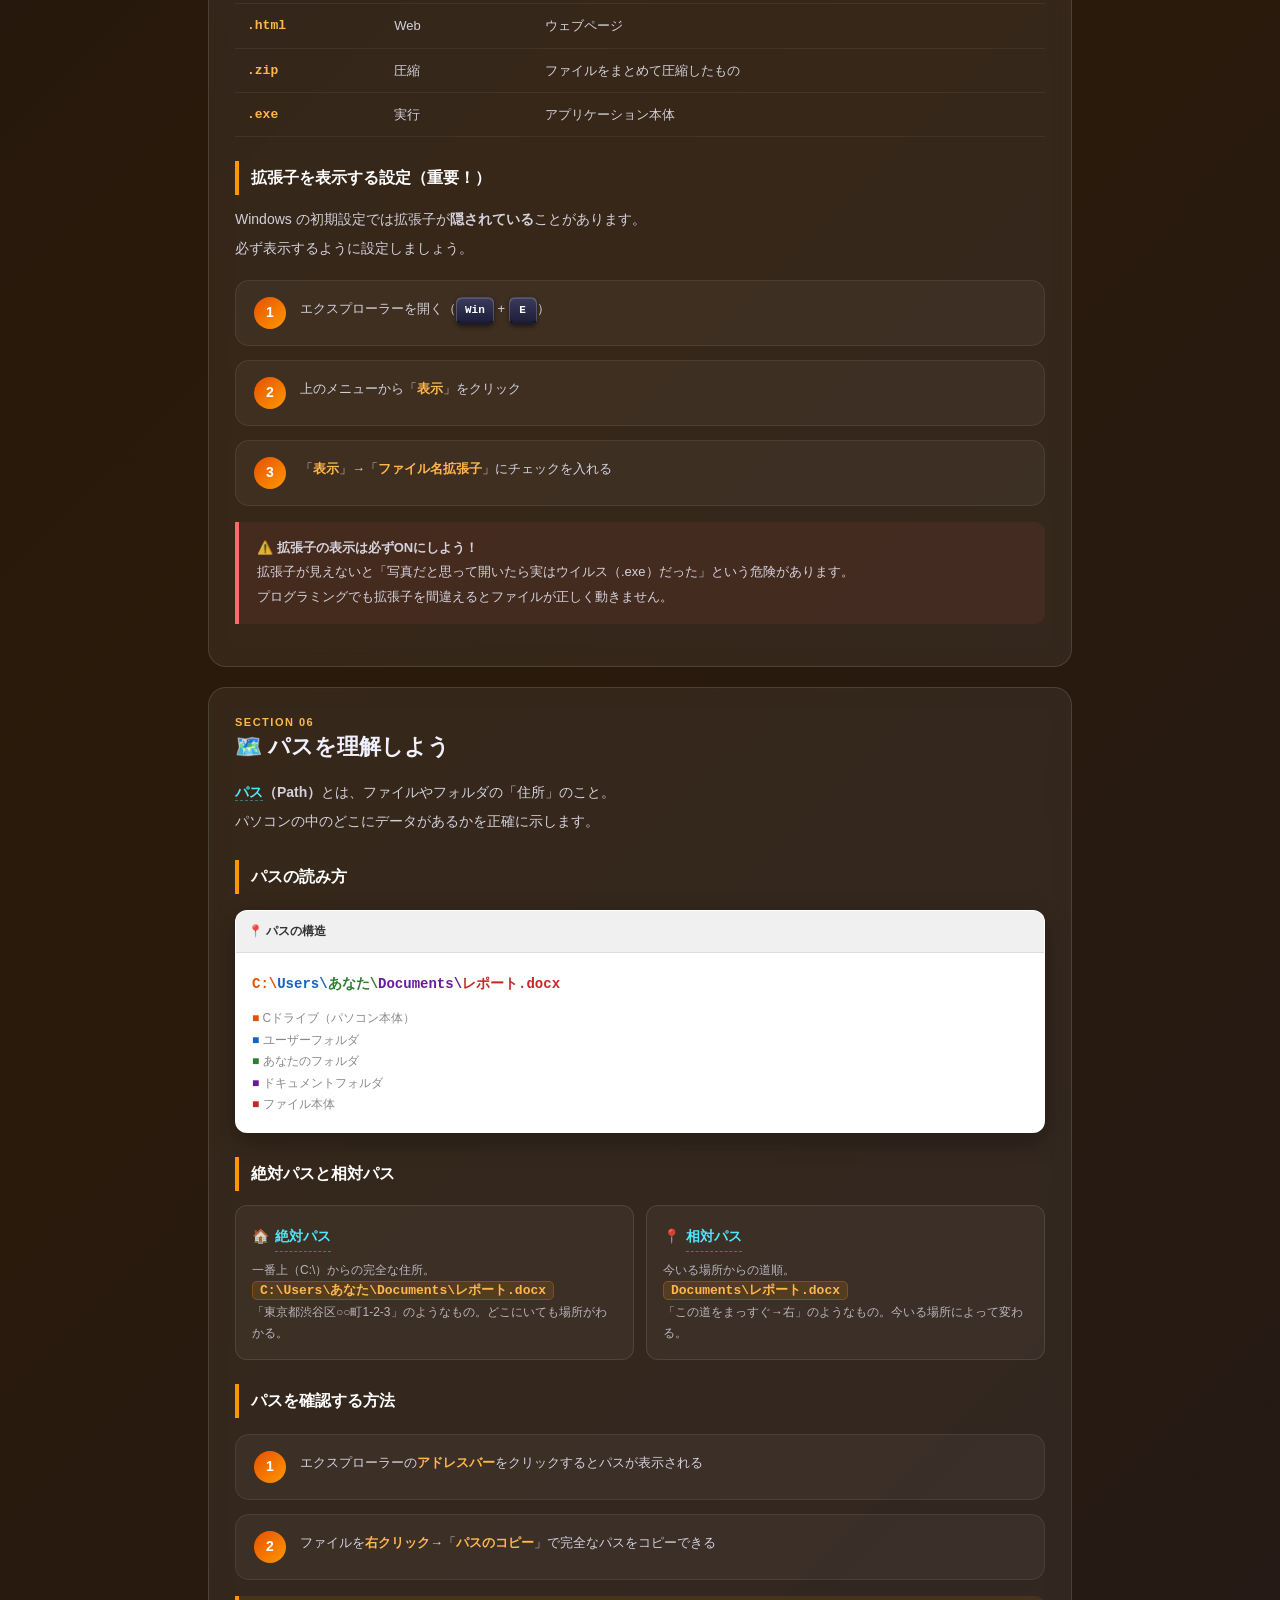
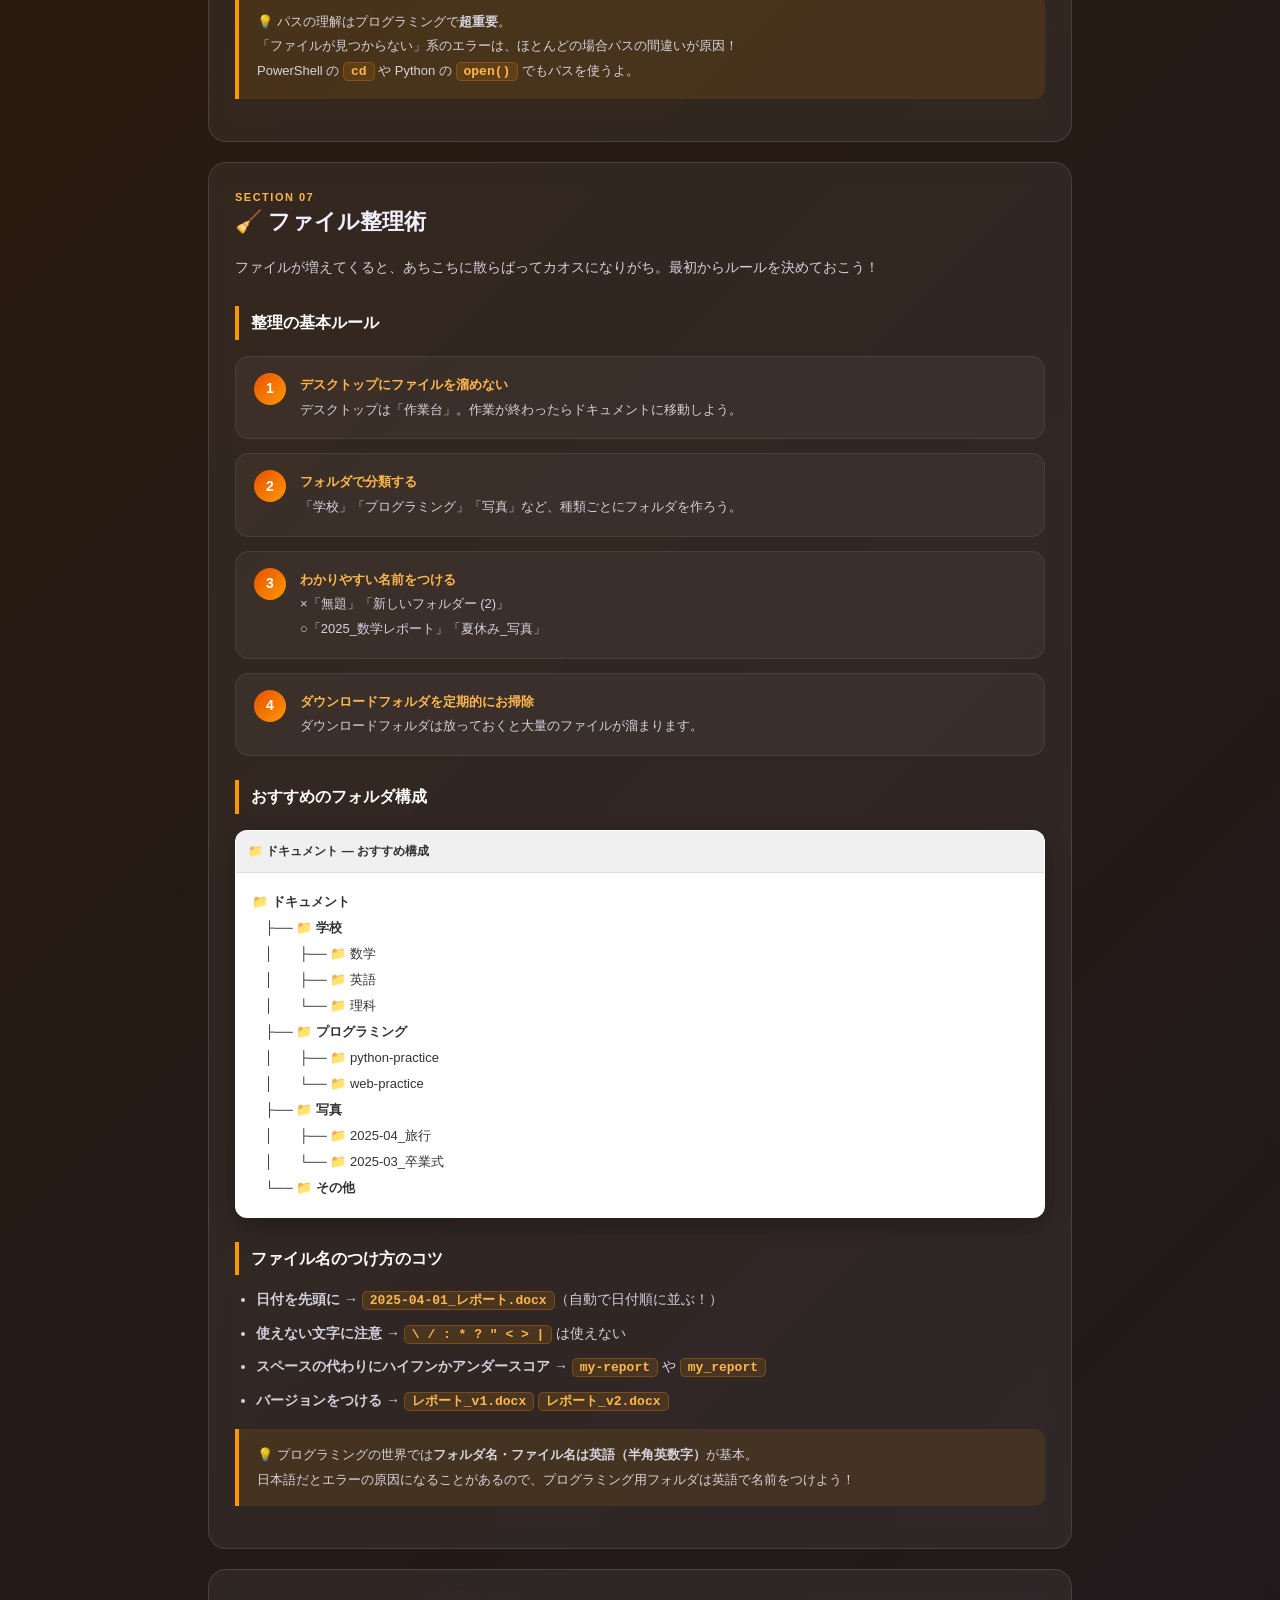
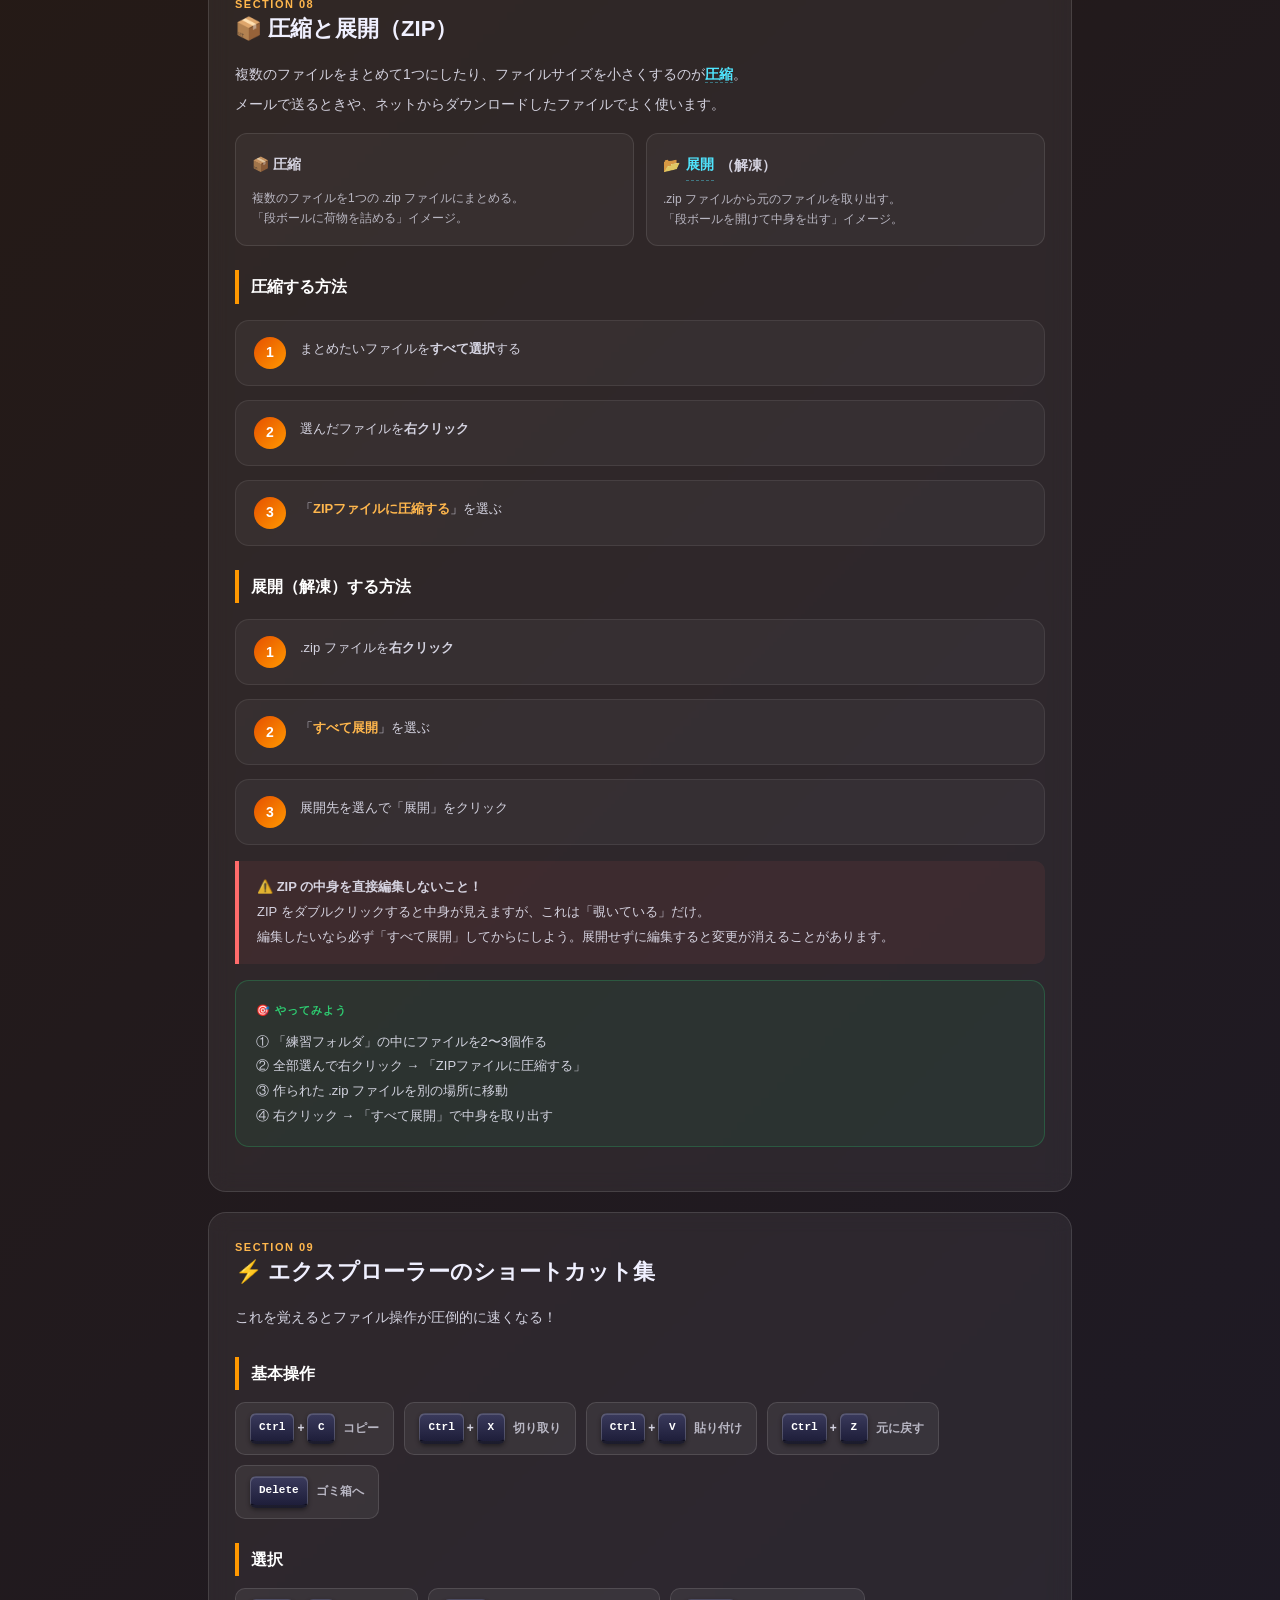
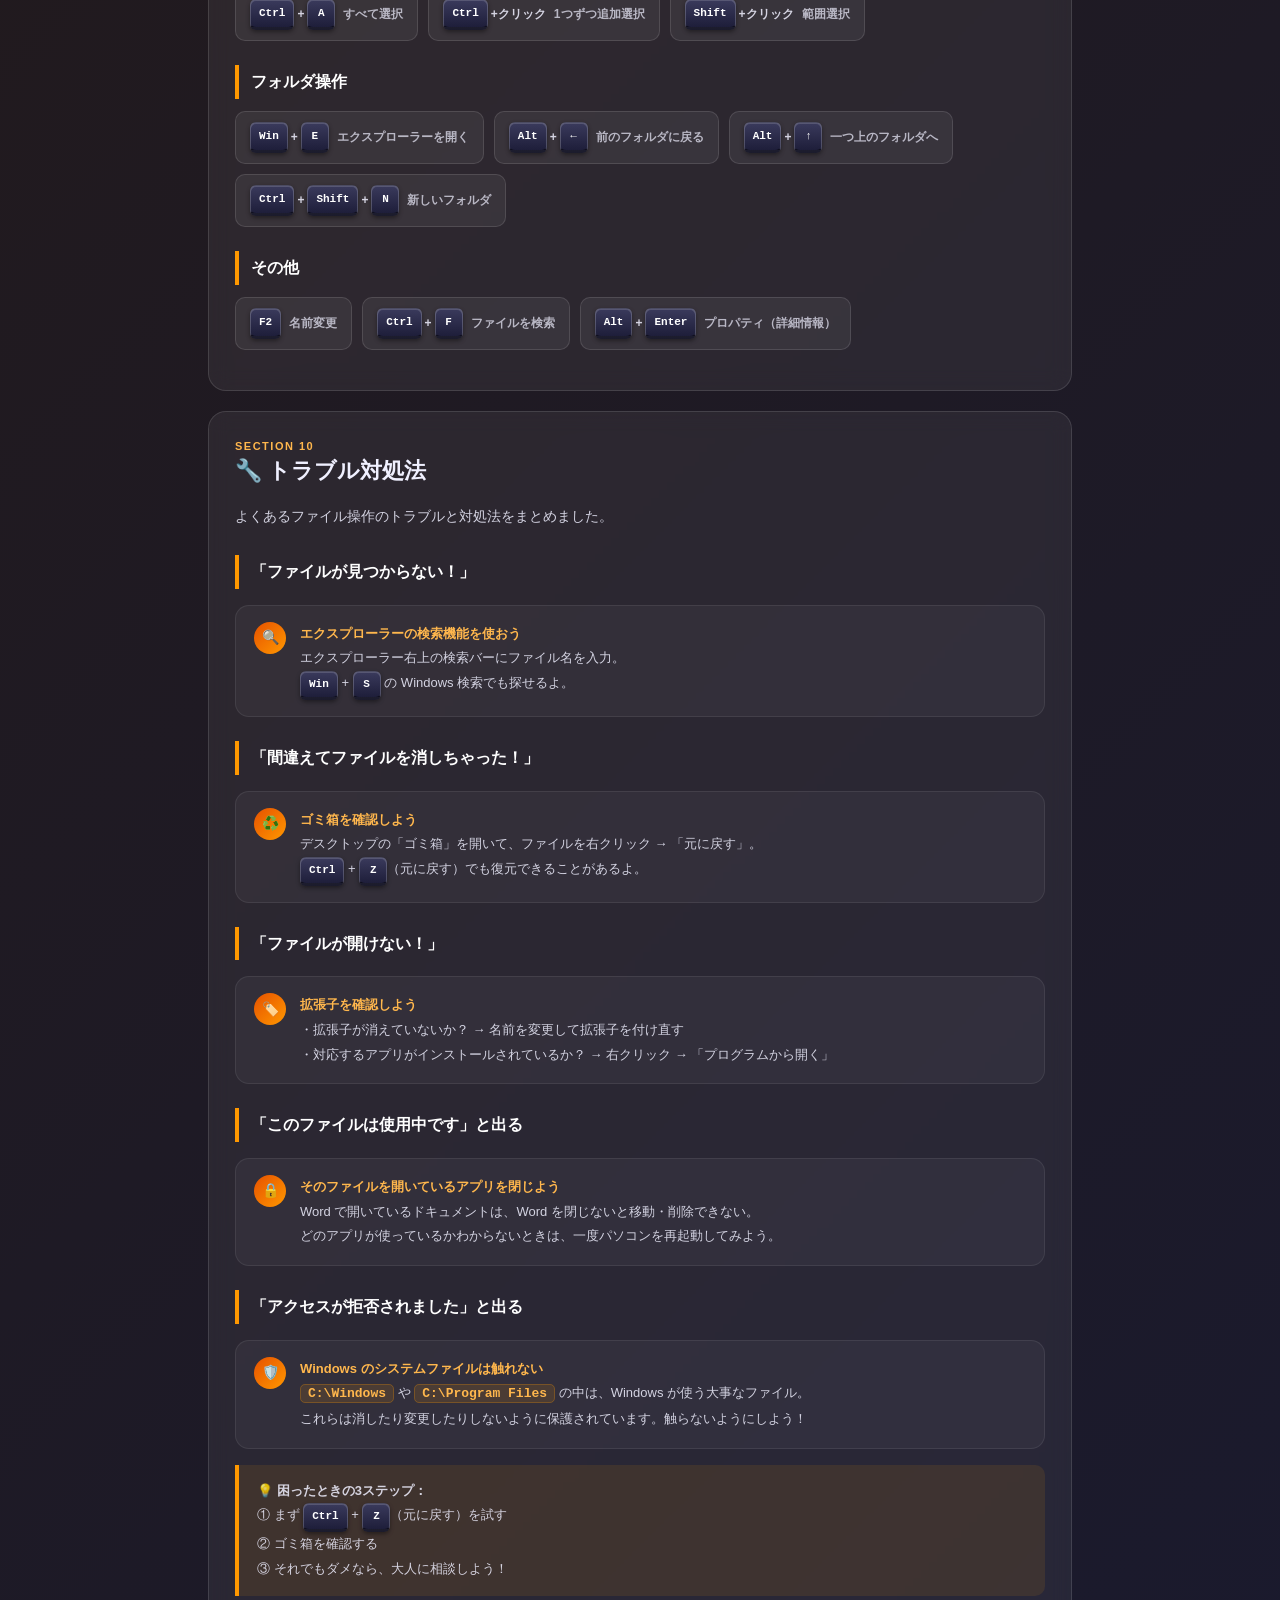
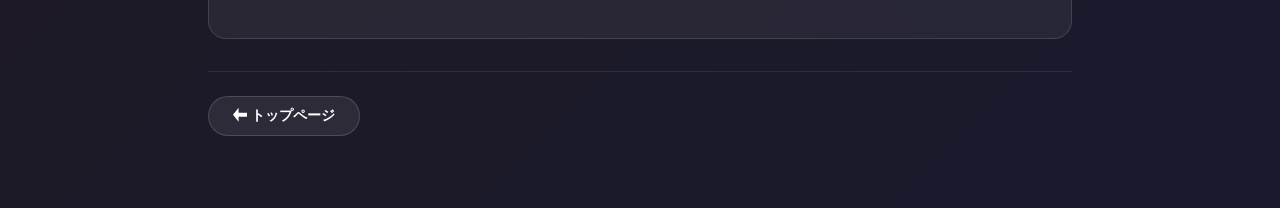
==== commit 8a9c0e71: "Add common header and reorganize index into 3 sections - Add shared/header.js + header.css: fixed he" ====
--- a/files/file-basics.html
+++ b/files/file-basics.html
@@ -270,7 +270,8 @@
 <link rel="stylesheet" href="../shared/terms.css">
 <link rel="stylesheet" href="../shared/icons.css">
 </head>
-<body>
+<body class="has-site-header">
+<script src="../shared/header.js"></script>
 <div class="outer">
 
   <div class="header">
